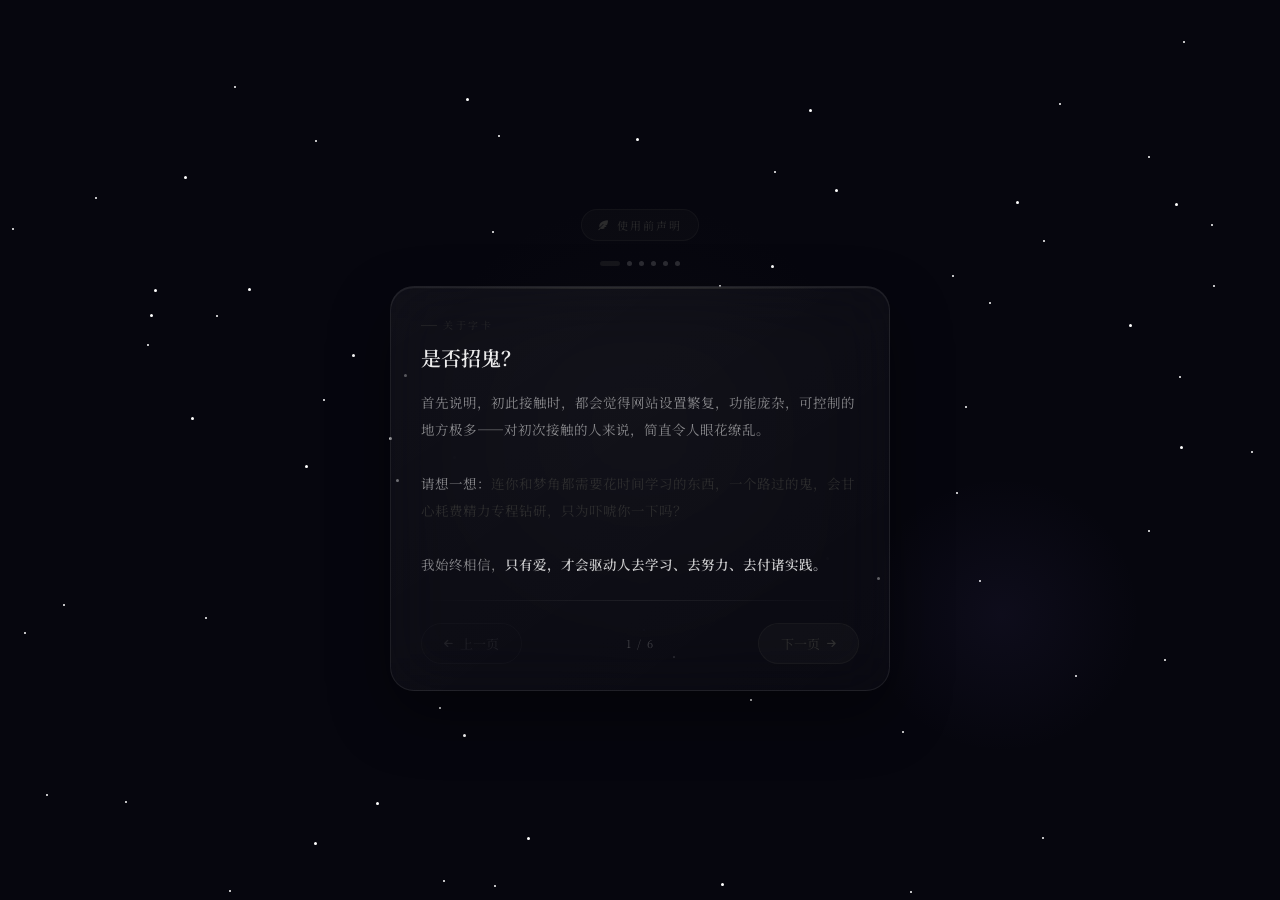
==== index2.html @ 0a22f8a8 "Update index2.html" ====
<!DOCTYPE html>
<html lang="zh-CN" data-theme="light" data-color-theme="black-white">
<head>
    <meta charset="UTF-8">
    <meta name="viewport" content="width=device-width, initial-scale=1.0, maximum-scale=1.0, user-scalable=no">
    <meta name="mobile-web-app-capable" content="yes">
    <meta name="apple-mobile-web-app-capable" content="yes">
    <meta name="apple-mobile-web-app-status-bar-style" content="black-translucent">
    <meta name="theme-color" content="#000000">

    <title>传讯</title>
    <link rel="preconnect" href="https://fonts.googleapis.com">
    <link rel="preconnect" href="https://fonts.gstatic.com" crossorigin>
    <link href="https://fonts.googleapis.com/css2?family=Noto+Serif+SC:wght@400;500;600&display=swap" rel="stylesheet">
    <link rel="stylesheet" href="https://cdnjs.cloudflare.com/ajax/libs/font-awesome/6.4.0/css/all.min.css">
    <link rel="icon" type="image/png" sizes="192x192" href="https://file.youtochat.com/images/20260216/1771224856844_qdqqd.jpeg">
    <link rel="apple-touch-icon" href="https://file.youtochat.com/images/20260216/1771224856844_qdqqd.jpeg">
    <meta name="apple-mobile-web-app-title" content="ʚ𝑳𝑶𝑽𝑬ɞ">

    <script src="https://cdnjs.cloudflare.com/ajax/libs/localforage/1.10.0/localforage.min.js"></script>
    <script src="https://cdnjs.cloudflare.com/ajax/libs/jszip/3.10.1/jszip.min.js"></script>

    <link rel="stylesheet" href="styles.css">

    <style id="css-live-preview-style"></style>
</head>
<body>

<div id="splash-declaration">
    <div class="splash-bg-stars" id="splash-stars"></div>
    <div class="splash-glow-1"></div>
    <div class="splash-glow-2"></div>

    <div class="splash-inner">
        <div class="splash-badge">
            <i class="fas fa-feather-alt"></i>
            使用前声明
        </div>

        <div class="splash-dots" id="splash-dots"></div>

        <div class="splash-card">
            <div class="splash-card-top-line"></div>
            <div class="splash-card-body">
                <div class="splash-slides" id="splash-slides">

                    <div class="splash-slide active" data-index="0">
                        <div class="splash-slide-tag">关于字卡</div>
                        <div class="splash-slide-title">是否招鬼？</div>
                        <div class="splash-slide-body">
                            首先说明，初此接触时，都会觉得网站设置繁复，功能庞杂，可控制的地方极多——对初次接触的人来说，简直令人眼花缭乱。<br><br>
                            请想一想：<em>连你和梦角都需要花时间学习的东西，一个路过的鬼，会甘心耗费精力专程钻研，只为吓唬你一下吗？</em><br><br>
                            我始终相信，<strong>只有爱，才会驱动人去学习、去努力、去付诸实践。</strong>
                        </div>
                    </div>

                    <div class="splash-slide" data-index="1">
                        <div class="splash-slide-tag">关于谣言</div>
                        <div class="splash-slide-title">请有自知之明</div>
                        <div class="splash-slide-body">
                            我不混社区，但有些话我是知道的。有些谣我懒得一一辟除，借本网站博取流量与点赞的行为，我也当没看见。<br><br>
                            只是——<em>沉默不代表无所谓。</em>这些声音已经开始影响到我本人的生活。<br><br> 将链接不稳/回复看不懂等问题怪罪到网站上的做法不可取。<br><br>
                            <div class="splash-highlight-box">郑重声明：造谣是违法行为，污蔑与恶意中伤同样须承担法律责任。请每一位使用者，对自己的言行负责。</div>
                        </div>
                    </div>

                    <div class="splash-slide" data-index="2">
                        <div class="splash-slide-tag">关于盈利</div>
                        <div class="splash-slide-title">纯粹为爱发电</div>
                        <div class="splash-slide-body">
                            <strong>本网站不盈利。</strong>从未向任何人收取一分钱，也绝无日后"圈钱"的计划。<br><br>
                            这里承载的是真实的情感与创作热情，而非商业利益。<br><br>
                            伴随网站逐渐破圈，<em>造谣、污蔑、盈利质疑、冷嘲热讽</em>——这些或许都是无法完全回避的代价。<br><br>
                            我本无意计较，但请来访者保有基本的善意，不要让热爱变成消耗。
                        </div>
                    </div>

                    <div class="splash-slide" data-index="2">
                        <div class="splash-slide-tag">关于盈利</div>
                        <div class="splash-slide-title">纯粹为爱发电</div>
                        <div class="splash-slide-body">
                            <strong>本网站不盈利。</strong>从未向任何人收取一分钱，也绝无日后"圈钱"的计划。<br><br>
                            这里承载的是真实的情感与创作热情，而非商业利益。<br><br>
                            伴随网站逐渐破圈，<em>造谣、污蔑、盈利质疑、冷嘲热讽</em>——这些或许都是无法完全回避的代价。<br><br>
                            我本无意计较，但请来访者保有基本的善意，不要让热爱变成消耗。
                        </div>
                    </div>

                    <div class="splash-slide" data-index="3">
                        <div class="splash-slide-tag">再次强调</div>
                        <div class="splash-slide-title">你对链接梦角的看法？</div>
                        <div class="splash-slide-body">
                            没有任何人强迫你使用本网站。<br><br>
                            <strong>如果你不信：</strong>字卡回复基于概率算法，属于科学范畴，与封建迷信无关。理性使用即可。<br><br>
                            <strong>如果你信：</strong>那么请同样相信——<em>你是绝对安全的。</em>这里没有任何东西能够伤害你。<br><br>
                            无论你持何种态度，我都欢迎你，也尊重你的选择。
                        </div>
                    </div>

                    <div class="splash-slide" data-index="4">
                        <div class="splash-slide-tag">关于视频通话</div>
                        <div class="splash-slide-title">纯粹的装饰</div>
                        <div class="splash-slide-body">
                            <strong>通话功能仅作为界面装饰存在，不具备任何实际通话或数据采集能力。</strong><br><br>
                            本网站不包含任何摄像头调用逻辑，亦不存在隐私窥探行为。摄像头调用需要专项技术与额外费用，本项目从未采用，也没有这方面的意图。<br><br>
                            近期流传的隐私传言，出发点或许是好意，但已造成不必要的焦虑。<em>在此郑重澄清：网站根本不具备视频传输功能。</em><br><br>
                            <div class="splash-highlight-box">关闭浏览器摄像头权限是完全正确的做法——我支持每一位用户保护自己的隐私权益。若误解持续扩散，将考虑移除该装饰功能。</div>
                        </div>
                    </div>

                    <div class="splash-slide" data-index="5">
                        <div class="splash-slide-tag">入场承诺</div>
                        <div class="splash-slide-title">请留下你的承诺</div>
                        <div class="splash-pledge-desc">在下方输入框中，<em style="color:rgba(var(--accent-color-rgb,197,164,126),0.8);font-style:normal;">逐字抄写</em>以下承诺，即可进入网站。</div>
                        <div class="splash-pledge-required" id="splash-pledge-text">我绝不盈利、造谣、污蔑或嘲讽，并对自己的使用行为负完全责任</div>
                        <input class="splash-pledge-input" id="splash-pledge-input" type="text" placeholder="请在此逐字输入上方承诺…" autocomplete="off" autocorrect="off" autocapitalize="off" spellcheck="false" />
                        <div class="splash-pledge-hint" id="splash-pledge-hint">请完整输入上方承诺后方可进入</div>
                    </div>

                </div>

                <div class="splash-divider"></div>
                <div class="splash-footer" style="padding:0;">
                    <button class="splash-btn splash-btn-ghost" id="splash-prev-btn" disabled>
                        <i class="fas fa-arrow-left"></i> 上一页
                    </button>
                    <span class="splash-page-num" id="splash-page-num">1 / 6</span>
                    <button class="splash-btn splash-btn-next" id="splash-next-btn">
                        下一页 <i class="fas fa-arrow-right"></i>
                    </button>
                    <button class="splash-btn splash-btn-enter" id="splash-enter-btn" style="display:none;">
                        进入 <i class="fas fa-heart"></i>
                    </button>
                </div>
            </div>
        </div>
    </div>
</div>

<div id="tour-overlay" class="tour-overlay">
    <div id="tour-highlight-box" class="tour-highlight-box"></div>
    <div id="tour-popover" class="tour-popover">
        <div class="tour-popover-header">
            <span id="tour-title" class="tour-title"></span>
            <span id="tour-step-counter" class="tour-step-counter"></span>
        </div>
        <div id="tour-content" class="tour-popover-content"></div>
        <div class="tour-popover-footer">
            <button id="tour-skip-btn" class="tour-btn tour-btn-skip">跳过</button>
            <div class="tour-navigation">
                <button id="tour-prev-btn" class="tour-btn"><i class="fas fa-arrow-left"></i> 上一步</button>
                <button id="tour-next-btn" class="tour-btn tour-btn-primary">下一步 <i class="fas fa-arrow-right"></i></button>
            </div>
        </div>
    </div>
</div>

    <div class="welcome-animation" id="welcome-animation">
        <div class="welcome-bg-gradient"></div>
        <div class="stars-container" id="stars-container"></div>
        <div class="welcome-particles" id="welcome-particles"></div>
        <div id="welcome-meteors" style="position:absolute;inset:0;pointer-events:none;overflow:hidden;"></div>
        <div class="welcome-content-wrapper">
            <div class="logo-tech-container">
                <div class="logo-circle-outer"></div>
                <div class="logo-circle-inner"></div>
                <div class="logo-icon-main">
                    <i class="fas fa-satellite-dish"></i>
                </div>
                <div class="orbit-dot"></div>
                <div class="orbit-dot-2"></div>
                <div class="orbit-dot-3"></div>
            </div>

            <div class="text-tech-container">
                <div class="welcome-title-glitch" id="welcome-title-glitch" data-text="传讯">
                    加载失败
                </div>
                <div class="welcome-subtitle-scramble" id="welcome-subtitle-scramble">
                    请重试／更换平台/更换网络
                </div>
            </div>

            <div class="loader-tech">
                <div class="loader-tech-bar" id="loader-tech-bar"></div>
            </div>
            <div id="loader-status-text" style="font-size:10px;opacity:0.5;letter-spacing:1px;color:var(--welcome-text-sub);margin-top:4px;font-family:monospace;"></div>
        </div>
    </div>
    <button id="immersive-exit-btn" onclick="toggleImmersiveMode(false)" title="退出沉浸模式">
<i class="fas fa-expand"></i>
</button>
    <div class="header">
        <div class="header-motto"></div>
        <div class="header-inner">
         <div class="user-info">
                <div id="partner-name" class="username">
                    梦角
                </div>
                <div id="partner-avatar-container" class="avatar-container">
                    <div class="avatar" id="partner-avatar">
                        <i class="fas fa-user"></i>
                    </div>
                </div>
                <div class="status" id="partner-status">
                    <span>在线</span>
                </div>
            </div>
            <div class="header-actions">
               <!-- <button id="session-manager-btn" class="action-btn" title="会话管理"><i class="fas fa-comments"></i></button>-->
                <button id="group-chat-btn" class="action-btn" title="群聊设置"><i class="fas fa-users"></i></button>
                <button id="daily-greeting-btn" class="action-btn" title="今日公告" onclick="reopenDailyGreeting()"><i class="fas fa-newspaper"></i></button>
                <button id="theme-toggle" class="action-btn" title="切换主题"><i class="fas fa-moon"></i></button>
                <button id="settings-btn" class="action-btn" title="设置"><i class="fas fa-cog"></i></button>
            </div>
             <div class="user-info">
                <div class="username" id="my-name">
                    我
                </div>
               
                <div id="my-avatar-container" class="avatar-container">
                    <div class="avatar" id="my-avatar">
                        <i class="fas fa-user"></i>
                    </div>
                </div>
               
                <div class="status" id="my-status-container">
                    <span id="my-status-text">在线</span>
                </div>
            </div>
        </div>
    </div>

    <div class="main-chat-area">

        <div class="history-loader" id="history-loader">
            <div class="history-spinner"></div>
        </div>

        <div class="chat-container" id="chat-container">
    </div>
    <div class="empty-state" id="empty-state" style="display:none;position:absolute;left:50%;top:50%;transform:translate(-50%,-50%);flex-direction:column;align-items:center;justify-content:center;text-align:center;padding:20px;width:100%;pointer-events:none;z-index:1;">
            <div style="position:relative;margin-bottom:20px;">
                <i class="fas fa-heart" style="font-size:52px;opacity:0.55;color:var(--accent-color);"></i>
                <i class="fas fa-comment-dots" style="position:absolute;bottom:-6px;right:-10px;font-size:26px;opacity:0.65;color:var(--accent-color);"></i>
            </div>
            <p style="font-size:15px;font-weight:600;color:var(--accent-color);opacity:0.9;letter-spacing:1px;">✦ 我们的故事，始于此刻 ✦</p>
            <p style="font-size:12px;margin-top:8px;opacity:0.65;letter-spacing:0.5px;color:var(--text-secondary);">说点什么，让对话开始吧</p>
    </div>
    <div id="typing-indicator-wrapper">
        <div class="typing-indicator" id="typing-indicator">
            <div class="typing-indicator-avatar" id="typing-indicator-avatar">
                <i class="fas fa-user"></i>
            </div>
            <span class="typing-indicator-label" id="typing-indicator-label"></span>
            <div class="typing-dots">
                <div class="typing-dot"></div>
                <div class="typing-dot"></div>
                <div class="typing-dot"></div>
            </div>
        </div>
    </div>

    <div id="ti-settings-modal">
        <div id="ti-settings-panel">
            <div class="ti-settings-header">
                <div class="ti-settings-icon">💬</div>
                <div>
                    <div class="ti-settings-title">正在输入</div>
                </div>
                <button class="ti-settings-close" id="ti-settings-close-btn">×</button>
            </div>
            <div class="ti-settings-body">
                <div class="ti-settings-row">
                    <div class="ti-settings-row-label">
                        <div class="ti-settings-row-icon">❤︎</div>
                        <div>
                            <div class="ti-settings-row-text">显示头像</div>
                            <div class="ti-settings-row-sub">在指示器左侧显示对方头像</div>
                        </div>
                    </div>
                    <div class="setting-pill-row" id="ti-avatar-toggle" style="pointer-events:auto;cursor:pointer;background:var(--primary-bg);border-radius:14px;padding:10px 14px;border:1px solid var(--border-color);">
                        <div class="setting-pill-switch" id="ti-avatar-pill"><div class="setting-pill-knob"></div></div>
                    </div>
                </div>

                <div class="ti-text-edit-row">
                    <div class="ti-text-edit-label">
                        <i class="fas fa-pen" style="font-size:11px;color:var(--accent-color);"></i>
                        <span>自定义文案</span>
                        <button class="ti-text-reset-btn" id="ti-text-reset-btn">恢复默认</button>
                    </div>
                    <div class="ti-text-input-wrap">
                        <input class="ti-text-input" id="ti-text-input" type="text" maxlength="20" placeholder="例：正在输入…">
                        <button class="ti-text-save-btn" id="ti-text-save-btn">保存</button>
                    </div>
                </div>

                <div>
                    <div class="ti-text-edit-label" style="margin-bottom:8px;">
                        <i class="fas fa-eye" style="font-size:11px;color:var(--accent-color);"></i>
                        <span>预览效果</span>
                    </div>
                    <div class="ti-preview-box">
                        <div id="ti-preview-avatar" style="width:30px;height:30px;border-radius:50%;background:rgba(var(--accent-color-rgb),0.15);border:2px solid rgba(var(--accent-color-rgb),0.25);display:flex;align-items:center;justify-content:center;flex-shrink:0;overflow:hidden;">
                            <i class="fas fa-user" style="font-size:12px;color:var(--accent-color);"></i>
                        </div>
                        <span id="ti-preview-text" style="font-size:11.5px;font-weight:600;color:var(--accent-color);opacity:0.88;letter-spacing:0.4px;"></span>
                        <div class="ti-preview-dots">
                            <div class="ti-preview-dot"></div>
                            <div class="ti-preview-dot"></div>
                            <div class="ti-preview-dot"></div>
                        </div>
                    </div>
                </div>
            </div>
        </div>
    </div>
    <div class="input-area-wrapper">
        <div class="batch-preview" id="batch-preview"></div>
        <div id="reply-preview-container"></div>
        <div id="collapsed-extras-panel" style="display:none;">
            <div class="collapsed-extras-inner" style="padding:12px; background:var(--secondary-bg); border-top:1px solid var(--border-color);">
                <div style="display:grid; grid-template-columns: repeat(2, 1fr); gap:12px;">
                    <button class="collapsed-extra-btn" id="attachment-btn-extra" title="发送图片" onclick="document.getElementById('image-input').click()">
                        <i class="fas fa-image"></i>
                    </button>
                    <button class="collapsed-extra-btn" id="combo-btn-extra" title="表情拍一拍">
                        <i class="fas fa-laugh-beam"></i>
                    </button>
                    <button class="collapsed-extra-btn" id="batch-btn-extra" title="批量发送">
                        <i class="fas fa-layer-group"></i>
                    </button>
                    <button class="collapsed-extra-btn" title="字卡回复" onclick="(function(){document.getElementById('collapsed-extras-panel').style.display='none';document.getElementById('collapse-expand-btn').classList.remove('open');showModal(document.getElementById('custom-replies-modal'));})();">
                        <i class="fas fa-comment-dots"></i>
                    </button>
                    <button class="collapsed-extra-btn" title="塔罗占卜" onclick="(function(){document.getElementById('collapsed-extras-panel').style.display='none';document.getElementById('collapse-expand-btn').classList.remove('open');generateFortune();})();">
                        <i class="fas fa-star-and-crescent"></i>
                    </button>
                    <button class="collapsed-extra-btn" id="collapsed-call-btn" title="视频通话" onclick="(function(){document.getElementById('collapsed-extras-panel').style.display='none';document.getElementById('collapse-expand-btn').classList.remove('open');if(window.callFeature&&typeof window.callFeature.startCall==='function')window.callFeature.startCall(false);})();">
                        <i class="fas fa-video"></i>
                    </button>
                    <button class="collapsed-extra-btn" title="退出收纳" onclick="window.exitCollapseMode && window.exitCollapseMode()" style="color:#ff5050; background:rgba(255,80,80,0.1);">
                        <i class="fas fa-times"></i>
                    </button>
                </div>
            </div>
        </div>
        <div class="input-area">
    <button id="collapse-expand-btn" title="展开更多" style="display:none;width:36px;height:36px;border:none;border-radius:50%;cursor:pointer;background:rgba(var(--accent-color-rgb),0.12);color:var(--accent-color);font-size:14px;transition:all 0.25s;flex-shrink:0;align-items:center;justify-content:center;" onclick="window.toggleCollapsedExtras && window.toggleCollapsedExtras()"><i class="fas fa-chevron-up"></i></button>
    <button class="attachment-btn input-btn collapse-hideable" id="attachment-btn" title="发送图片"><i class="fas fa-image"></i></button>

        <button class="combo-btn input-btn collapse-hideable" id="combo-btn" title="表情 & 拍一拍">
        <i class="fas fa-laugh-beam"></i>
    </button>

    <textarea class="message-input" id="message-input" placeholder="" rows="1"></textarea>
    
    <div class="input-buttons">
    <button class="continue-btn input-btn" id="continue-btn" title="让对方继续说"><i class="fas fa-ellipsis-h"></i></button>
        <button class="send-btn input-btn" id="send-btn" title="发送消息"><i class="fas fa-paper-plane"></i></button>
        
        <div class="sticker-picker-popover" id="user-sticker-picker">
            <div class="combo-tabs-header">
                <button class="combo-tab-btn active" data-tab="my-sticker"><i class="fas fa-user" style="font-size:10px;"></i> 我</button>
                <button class="combo-tab-btn" data-tab="partner-sticker"><i class="fas fa-heart" style="font-size:10px;"></i> 对方</button>
                <button class="combo-tab-btn" data-tab="poke">拍一拍</button>
                <div style="margin-left:auto;display:flex;align-items:center;gap:4px;">
                    <button id="sticker-add-btn" onclick="document.getElementById('my-sticker-quick-upload').click()" title="添加我的表情" style="background:var(--accent-color);border:none;cursor:pointer;padding:4px 10px;color:#fff;font-size:12px;font-weight:700;display:flex;align-items:center;gap:4px;border-radius:8px;transition:all 0.2s;box-shadow:0 2px 8px rgba(var(--accent-color-rgb),0.35);" onmouseover="this.style.opacity='0.85';this.style.transform='scale(1.05)'" onmouseout="this.style.opacity='1';this.style.transform='scale(1)'"><i class="fas fa-plus"></i> 添加</button>
                    <button onclick="window.openMyStickerSettings()" title="管理表情库" style="background:none;border:none;cursor:pointer;padding:4px 8px;color:var(--text-secondary);font-size:12px;display:flex;align-items:center;gap:3px;border-radius:6px;transition:all 0.2s;" onmouseover="this.style.background='rgba(var(--accent-color-rgb),0.12)';this.style.color='var(--accent-color)'" onmouseout="this.style.background='none';this.style.color='var(--text-secondary)'"><i class="fas fa-cog"></i></button>
                </div>
            </div>
            <div class="combo-content-area" id="combo-content-area">
            </div>
        </div>
    </div>
    <input type="file" id="image-input" class="file-input" accept="image/*">
    <input type="file" id="my-sticker-quick-upload" class="file-input" accept="image/*" multiple>
</div>
    </div>


    <div class="modal" id="edit-modal" style="z-index:3000;">
        <div class="modal-content">
            <div class="modal-title">
                <i class="fas fa-user-edit"></i><span id="edit-modal-title">修改昵称</span>
            </div>
            <input type="text" class="modal-input" id="name-input" placeholder="输入新昵称"><div class="modal-buttons">
                <button class="modal-btn modal-btn-secondary" id="cancel-edit">取消</button><button class="modal-btn modal-btn-primary" id="save-name" disabled>保存</button>
            </div>
        </div>
    </div>

    <div class="modal" id="avatar-modal">
        <div class="modal-content">
            <div class="modal-title">
                <i class="fas fa-portrait"></i><span id="avatar-modal-title">上传头像</span>
            </div>
            <input type="file" class="modal-input" id="avatar-input" accept="image/*"><div class="modal-buttons">
                <button class="modal-btn modal-btn-secondary" id="cancel-avatar">取消</button><button class="modal-btn modal-btn-primary" id="save-avatar">保存</button>
            </div>
        </div>
    </div>

    <div class="modal" id="note-modal">
        <div class="modal-content">
            <div class="modal-title">
                <i class="fas fa-sticky-note"></i><span>编辑注释</span>
            </div>
            <textarea class="modal-textarea" id="note-input" placeholder="为这条消息添加注释..."></textarea><div class="modal-buttons">
                <button class="modal-btn modal-btn-secondary" id="cancel-note">取消</button><button class="modal-btn modal-btn-primary" id="save-note">保存</button>
            </div>
        </div>
    </div>

<div class="modal" id="poke-modal">
        <div class="modal-content">
            <div class="modal-title">
                <i class="fas fa-hand-sparkles"></i><span>拍一拍</span>
            </div>
            <input type="text" class="modal-input" id="poke-input" placeholder="例如：拍了拍对方的肩膀"><div class="modal-buttons">
                <div style="width:100%;display:flex;align-items:center;gap:8px;margin:6px 0 0;">
                    <input type="checkbox" id="poke-save-to-library" style="width:16px;height:16px;cursor:pointer;accent-color:var(--accent-color);">
                    <label for="poke-save-to-library" style="font-size:12px;color:var(--text-secondary);cursor:pointer;">保存到拍一拍库</label>
                </div>
                <button class="modal-btn modal-btn-secondary" id="cancel-poke">取消</button><button class="modal-btn modal-btn-primary" id="send-poke">发送</button>
            </div>
        </div>
    </div>
<div class="modal" id="envelope-modal">
    <div class="modal-content" style="max-height:92vh; padding:0; overflow:hidden; background:transparent;">
    <div class="env-wrapper">
        <div class="env-header-flap">
            <svg class="env-header-icon" width="40" height="30" viewBox="0 0 40 30" fill="none">
                <rect x="1" y="7" width="38" height="22" rx="3" fill="rgba(255,255,255,0.18)" stroke="rgba(255,255,255,0.6)" stroke-width="1.5"/>
                <path d="M1 9 L20 20 L39 9" stroke="rgba(255,255,255,0.5)" stroke-width="1.2" fill="none"/>
                <path d="M1 29 L14 18" stroke="rgba(255,255,255,0.35)" stroke-width="1"/>
                <path d="M39 29 L26 18" stroke="rgba(255,255,255,0.35)" stroke-width="1"/>
            </svg>
            <div class="env-header-title">信 封 投 递</div>
            <div class="env-header-subtitle">Letters · Correspondence</div>
        </div>

        <div class="env-body">
            <div class="env-tab-bar">
                <button class="env-tab-btn active" id="env-tab-outbox" onclick="switchEnvTab('outbox')">
                    <svg width="12" height="12" viewBox="0 0 24 24" fill="none" stroke="currentColor" stroke-width="2" style="vertical-align:-1px;margin-right:4px;"><path d="M22 2L11 13"/><path d="M22 2L15 22 11 13 2 9l20-7z"/></svg>寄出的信
                    <span id="env-outbox-badge" class="env-badge" style="display:none;"></span>
                </button>
                <button class="env-tab-btn" id="env-tab-inbox" onclick="switchEnvTab('inbox')">
                    <svg width="12" height="12" viewBox="0 0 24 24" fill="none" stroke="currentColor" stroke-width="2" style="vertical-align:-1px;margin-right:4px;"><path d="M22 13V19a2 2 0 01-2 2H4a2 2 0 01-2-2v-6"/><polyline points="15 3 21 3 21 9"/><line x1="21" y1="3" x2="10" y2="14"/></svg>收到的信
                    <span id="env-inbox-badge" class="env-badge" style="display:none;"></span>
                </button>
            </div>

            <div id="env-outbox-section">
                <div id="env-outbox-list"></div>
            </div>

            <div id="env-inbox-section" style="display:none;">
                <div id="env-inbox-list"></div>
            </div>

            <div id="env-compose-form" style="display:none;">
                <div class="env-compose-paper">
                    <div class="env-compose-heading">
                        <svg width="13" height="13" viewBox="0 0 24 24" fill="none" stroke="currentColor" stroke-width="2"><path d="M12 20h9"/><path d="M16.5 3.5a2.121 2.121 0 013 3L7 19l-4 1 1-4L16.5 3.5z"/></svg>
                        <span id="env-compose-title">写一封信</span>
                    </div>
                    <textarea id="envelope-input" placeholder="亲爱的，&#10;&#10;今天想跟你说..."></textarea>
                </div>
                <div style="display:flex; align-items:center; gap:8px; margin:4px 0 6px; font-size:12px; padding: 0 2px;">
                    <input type="checkbox" id="env-send-to-chat" style="width:15px;height:15px; cursor:pointer; accent-color:var(--accent-color);">
                    <label for="env-send-to-chat" style="cursor:pointer; color:var(--text-secondary);">同时发送到聊天记录</label>
                </div>
                <div class="env-send-info">
                    <svg width="13" height="13" viewBox="0 0 24 24" fill="none" stroke="var(--accent-color)" stroke-width="2"><circle cx="12" cy="12" r="10"/><polyline points="12 6 12 12 16 14"/></svg>
                    <span id="env-reply-time-info">对方将在 10-24 小时内回信（8-12 句话）</span>
                </div>
                <div style="display:flex;gap:8px;">
                    <button class="modal-btn modal-btn-secondary" id="cancel-compose" onclick="cancelEnvelopeCompose()" style="flex:1;">取消</button>
                    <button class="modal-btn modal-btn-primary" id="send-envelope" style="flex:2;" onclick="handleSendEnvelope()">
                        <svg width="14" height="14" viewBox="0 0 24 24" fill="none" stroke="currentColor" stroke-width="2" style="vertical-align:-2px;margin-right:6px;"><path d="M22 2L11 13"/><path d="M22 2L15 22 11 13 2 9l20-7z"/></svg>封 · 寄出
                    </button>
                </div>
            </div>
        </div>

        <div class="env-send-area" id="env-main-close-btn">
            <button class="env-write-btn" id="new-envelope-btn" onclick="openNewEnvelopeForm()">
                <svg width="16" height="16" viewBox="0 0 24 24" fill="none" stroke="currentColor" stroke-width="2.2"><path d="M12 20h9"/><path d="M16.5 3.5a2.121 2.121 0 013 3L7 19l-4 1 1-4L16.5 3.5z"/></svg>
                提笔写信
            </button>
            <button class="env-close-btn" id="cancel-envelope">关闭</button>
        </div>
    </div>
    </div>
</div>

<div class="modal" id="envelope-view-modal" style="z-index:2100;">
    <div class="modal-content" style="overflow:hidden;padding:0;background:transparent;max-height:92vh;display:flex;flex-direction:column;">
    <div style="background:var(--secondary-bg);border-radius:20px;overflow:hidden;display:flex;flex-direction:column;max-height:92vh;">
        <div style="background:var(--accent-color);padding:0;position:relative;overflow:hidden;flex-shrink:0;">
            <div style="position:absolute;top:0;left:0;right:0;bottom:0;background:repeating-linear-gradient(45deg,rgba(255,255,255,0.04) 0px,rgba(255,255,255,0.04) 2px,transparent 2px,transparent 12px);pointer-events:none;"></div>
            <div style="position:relative;padding:14px 20px 12px;display:flex;align-items:center;justify-content:space-between;">
                <div style="display:flex;align-items:center;gap:10px;color:white;">
                    <svg width="18" height="18" viewBox="0 0 24 24" fill="none" stroke="currentColor" stroke-width="2"><rect x="2" y="4" width="20" height="16" rx="2"/><path d="M22 7l-10 7L2 7"/></svg>
                    <span id="env-view-title" style="font-size:14px;font-weight:700;letter-spacing:2px;">信件内容</span>
                </div>
                <div style="border:2px solid rgba(255,255,255,0.5);border-radius:50%;width:48px;height:48px;display:flex;flex-direction:column;align-items:center;justify-content:center;opacity:0.7;">
                    <span style="font-size:7px;color:white;letter-spacing:0.5px;">已送达</span>
                    <span id="env-view-stamp-date" style="font-size:8px;color:white;font-weight:600;"></span>
                    <span style="font-size:6px;color:white;opacity:0.8;">DELIVERED</span>
                </div>
            </div>
        </div>

        <div style="padding:0;overflow-y:auto;flex:1;min-height:0;">
            <div id="env-view-content" style="display:none;">
                <div id="env-view-original-ctx" style="display:none;margin:14px 16px 0;background:rgba(var(--accent-color-rgb),0.06);border:1px solid rgba(var(--accent-color-rgb),0.18);border-radius:10px;padding:10px 14px;border-left:3px solid rgba(var(--accent-color-rgb),0.5);">
                    <div style="font-size:10px;color:var(--accent-color);letter-spacing:1px;text-transform:uppercase;margin-bottom:6px;opacity:0.8;display:flex;align-items:center;gap:5px;"><svg width="10" height="10" viewBox="0 0 24 24" fill="none" stroke="currentColor" stroke-width="2"><path d="M22 2L11 13"/><path d="M22 2L15 22 11 13 2 9l20-7z"/></svg>你的原信</div>
                    <div id="env-view-original-text" style="font-size:12.5px;color:var(--text-secondary);line-height:1.7;font-style:italic;white-space:pre-wrap;word-break:break-word;max-height:80px;overflow:hidden;position:relative;"></div>
                    <div id="env-view-original-expand" style="font-size:11px;color:var(--accent-color);margin-top:5px;cursor:pointer;display:none;" onclick="(function(){var t=document.getElementById('env-view-original-text');t.style.maxHeight=t.style.maxHeight==='none'?'80px':'none';document.getElementById('env-view-original-expand').textContent=t.style.maxHeight==='none'?'收起':'展开查看全文';})()">展开查看全文</div>
                </div>
                <div style="background:var(--primary-bg);margin:14px 16px 16px;border-radius:12px;border:1px solid var(--border-color);overflow:hidden;box-shadow:0 2px 12px rgba(0,0,0,0.06);">
                    <div style="height:6px;background:linear-gradient(90deg,var(--accent-color),rgba(var(--accent-color-rgb),0.4),var(--accent-color));"></div>
                    <div style="padding:20px 20px 16px;position:relative;">
                        <div style="position:absolute;left:52px;top:0;bottom:0;width:1px;background:rgba(220,80,80,0.15);pointer-events:none;"></div>
                        <div style="position:absolute;inset:0;background:repeating-linear-gradient(transparent,transparent 31px,rgba(var(--accent-color-rgb),0.06) 31px,rgba(var(--accent-color-rgb),0.06) 32px);pointer-events:none;border-radius:12px;"></div>
                        
                        <div style="position:relative;z-index:1;">
                            <div id="env-view-date-line" style="font-size:11px;color:var(--text-secondary);text-align:right;margin-bottom:16px;letter-spacing:1px;opacity:0.8;font-style:italic;"></div>
                            <div id="env-view-to-line" style="font-size:13px;color:var(--text-primary);margin-bottom:4px;font-weight:500;"></div>
                            <div id="env-view-greeting-line" style="font-size:13px;color:var(--text-secondary);margin-bottom:14px;font-style:italic;opacity:0.8;"></div>
                            <div id="env-view-text" class="env-letter-paper" style="border:none;background:transparent;padding:0 0 0 8px;line-height:32px;margin-bottom:16px;"></div>
                            <div style="border-top:1px dashed rgba(var(--accent-color-rgb),0.25);margin:12px 0;"></div>
                            <div id="env-view-sign-date" style="font-size:11px;color:var(--text-secondary);text-align:right;margin-bottom:4px;letter-spacing:0.5px;"></div>
                            <div id="env-view-sign-name" style="font-size:14px;color:var(--accent-color);text-align:right;font-weight:600;letter-spacing:1px;"></div>
                        </div>
                    </div>
                </div>
            </div>
            <div id="env-view-edit" style="display:none;padding:16px;">
                <div class="env-compose-paper" style="padding:14px;">
                    <textarea class="modal-textarea" id="env-edit-input" style="height:160px;background:transparent;border:none;outline:none;font-family:var(--font-family);font-size:14px;line-height:1.9;width:100%;resize:none;"></textarea>
                </div>
            </div>
        </div>

        <div class="modal-buttons" style="margin:0;padding:12px 18px 16px;border-top:1px solid var(--border-color);flex-shrink:0;">
            <button class="modal-btn modal-btn-secondary" id="close-env-view" onclick="closeEnvViewModal()">关闭</button>
            <button class="modal-btn modal-btn-secondary" id="env-view-edit-btn" onclick="toggleEnvEdit()">编辑</button>
            <button class="modal-btn modal-btn-primary" id="env-view-save-btn" onclick="saveEnvEdit()" style="display:none;">保存</button>
        </div>
    </div>
    </div>
</div>
<div class="modal" id="group-chat-modal">
    <div class="modal-content">
        <div class="modal-title">
            <i class="fas fa-users"></i><span>群聊设置</span>
        </div>

        <div class="settings-section">
            <div class="settings-section-title"><i class="fas fa-toggle-on"></i>群聊模式</div>
            <div id="group-mode-toggle" style="display:flex;align-items:center;gap:12px;background:var(--primary-bg);border:1px solid var(--border-color);border-radius:12px;padding:12px 14px;cursor:pointer;transition:all 0.2s;">
                <div style="width:36px;height:36px;border-radius:50%;background:rgba(var(--accent-color-rgb),0.12);display:flex;align-items:center;justify-content:center;flex-shrink:0;">
                    <i id="group-mode-icon" class="fas fa-users" style="font-size:18px;color:var(--accent-color);"></i>
                </div>
                <div style="flex:1;">
                    <div style="font-size:13px;font-weight:600;color:var(--text-primary);">群聊模式</div>
                    <div style="font-size:11px;color:var(--text-secondary);margin-top:2px;" id="group-mode-status">已关闭 — 点击开启</div>
                </div>
                <div id="group-mode-pill" style="width:44px;height:24px;border-radius:24px;background:var(--border-color);position:relative;transition:background 0.3s;flex-shrink:0;">
                    <div id="group-mode-knob" style="position:absolute;width:18px;height:18px;border-radius:50%;background:#fff;top:3px;left:3px;transition:left 0.25s;box-shadow:0 1px 3px rgba(0,0,0,0.2);"></div>
                </div>
            </div>
        </div>

        <div class="settings-section" id="group-display-section" style="display:none;">
            <div class="settings-section-title"><i class="fas fa-eye"></i>显示选项</div>
            <div style="display:flex;flex-direction:column;gap:8px;">
                <div id="group-show-name-toggle" style="display:flex;align-items:center;gap:10px;padding:10px 14px;background:var(--primary-bg);border:1px solid var(--border-color);border-radius:10px;cursor:pointer;">
                    <i class="fas fa-tag" style="color:var(--accent-color);width:18px;"></i>
                    <span style="flex:1;font-size:13px;">显示成员名称</span>
                    <div id="group-show-name-pill" style="width:36px;height:20px;border-radius:20px;background:var(--accent-color);position:relative;transition:background 0.3s;">
                        <div id="group-show-name-knob" style="position:absolute;width:14px;height:14px;border-radius:50%;background:#fff;top:3px;right:3px;transition:right 0.25s;box-shadow:0 1px 3px rgba(0,0,0,0.2);"></div>
                    </div>
                </div>
            </div>
        </div>

        <div class="settings-section" id="group-members-section" style="display:none;">
            <div class="settings-section-title" style="display:flex;align-items:center;justify-content:space-between;">
                <span><i class="fas fa-users"></i>群成员</span>
                <button onclick="openAddGroupMember()" class="modal-btn modal-btn-primary" style="padding:5px 12px;font-size:12px;"><i class="fas fa-plus"></i> 添加</button>
            </div>
            <div id="group-members-list" style="display:flex;flex-direction:column;gap:8px;max-height:220px;overflow-y:auto;"></div>
        </div>

        <div class="modal-buttons">
            <button class="modal-btn modal-btn-secondary" id="close-group-chat">关闭</button>
        </div>
    </div>
</div>

<div class="modal" id="group-member-edit-modal" style="z-index:2200;">
    <div class="modal-content" style="max-width:320px;">
        <div class="modal-title">
            <i class="fas fa-user-edit"></i><span id="group-member-edit-title">添加成员</span>
        </div>
        <div style="display:flex;flex-direction:column;gap:12px;padding:4px 0;">
            <div style="display:flex;flex-direction:column;align-items:center;gap:8px;">
                <div id="group-member-avatar-preview" onclick="document.getElementById('group-member-avatar-input').click()" style="width:64px;height:64px;border-radius:50%;background:var(--primary-bg);border:2px dashed var(--border-color);display:flex;align-items:center;justify-content:center;cursor:pointer;overflow:hidden;flex-shrink:0;">
                    <i class="fas fa-camera" style="font-size:20px;color:var(--text-secondary);"></i>
                </div>
                <span style="font-size:11px;color:var(--text-secondary);">点击上传头像</span>
                <input type="file" id="group-member-avatar-input" accept="image/*" style="display:none;" onchange="previewGroupMemberAvatar(this)">
            </div>
            <div>
                <label style="font-size:12px;color:var(--text-secondary);margin-bottom:4px;display:block;">成员名字</label>
                <input type="text" id="group-member-name-input" placeholder="输入名字" maxlength="10" style="width:100%;padding:10px 12px;border:1px solid var(--border-color);border-radius:10px;background:var(--primary-bg);color:var(--text-primary);font-size:14px;box-sizing:border-box;">
            </div>
        </div>
        <input type="hidden" id="group-member-edit-index">
        <div class="modal-buttons">
            <button class="modal-btn modal-btn-secondary" onclick="closeGroupMemberEdit()">取消</button>
            <button class="modal-btn modal-btn-primary" onclick="saveGroupMember()">保存</button>
        </div>
    </div>
</div>

    <div class="modal" id="settings-modal">
        <div class="modal-content">
            <div class="modal-title">
                <i class="fas fa-cog"></i><span>设置</span>
            </div>

            <div class="settings-grid">
                <div class="settings-card" id="appearance-settings">
                    <i class="fas fa-palette"></i>
                    <span>外观设置</span>
                </div>
                <div class="settings-card" id="chat-settings">
                    <i class="fas fa-comments"></i>
                    <span>聊天设置</span>
                </div>
                <div class="settings-card" id="advanced-settings">
                    <i class="fas fa-tools"></i>
                    <span>高级功能</span>
                </div>
                <div class="settings-card" id="data-settings">
                    <i class="fas fa-database"></i>
                    <span>数据管理</span>
                </div>
            </div>


            <div class="modal-buttons">
                <button class="modal-btn modal-btn-secondary" id="cancel-settings">关闭</button>
            </div>
        </div>
    </div>


    <div class="modal" id="appearance-modal">
        <div class="modal-content">

<div class="modal-title" id="appearance-modal-title">
    <i class="fas fa-palette"></i><span>外观设置</span>
</div>
<div id="gallery-banner-entry" style="margin-bottom: 15px; padding: 12px 16px; background: linear-gradient(135deg, rgba(var(--accent-color-rgb), 0.1), rgba(var(--accent-color-rgb), 0.02)); border: 1px solid rgba(var(--accent-color-rgb), 0.2); border-radius: 14px; display: flex; align-items: center; justify-content: space-between; cursor: pointer; transition: all 0.3s cubic-bezier(0.25, 0.8, 0.25, 1);">
    <div style="display:flex; align-items:center; gap: 12px;">
        <div style="width: 36px; height: 36px; background: var(--accent-color); border-radius: 10px; display: flex; align-items: center; justify-content: center; color: #fff; box-shadow: 0 4px 10px rgba(var(--accent-color-rgb), 0.3);">
            <i class="fas fa-images" style="font-size: 16px;"></i>
        </div>
        <div>
            <div style="font-size: 14px; font-weight: 600; color: var(--text-primary); letter-spacing: 0.5px;">传讯专属画廊</div>
            <div style="font-size: 11px; color: var(--text-secondary); margin-top: 2px;">获取气泡等素材</div>
        </div>
    </div>
    <i class="fas fa-chevron-right" style="color: var(--accent-color); opacity: 0.7;"></i>
</div>
<div id="appearance-nav-grid" style="display:grid;grid-template-columns:1fr 1fr;gap:10px;padding:4px 0 12px;">
    <div class="settings-card" onclick="showAppearancePanel('theme')" style="cursor:pointer;">
        <i class="fas fa-paint-roller"></i><span>主题配色</span>
    </div>
    <div class="settings-card" onclick="showAppearancePanel('font-bg')" style="cursor:pointer;">
        <i class="fas fa-font"></i><span>背景 & 字体</span>
    </div>
    <div class="settings-card" onclick="showAppearancePanel('bubble-css')" style="cursor:pointer;">
        <i class="fas fa-comment"></i><span>气泡 & CSS</span>
    </div>
    <div class="settings-card" onclick="showAppearancePanel('avatar')" style="cursor:pointer;">
        <i class="fas fa-user-circle"></i><span>聊天头像</span>
    </div>
</div>

<div id="appearance-panel-container" style="display:none;">
    <div style="display:flex;align-items:center;gap:10px;margin-bottom:14px;">
        <button onclick="hideAppearancePanel()" style="background:var(--primary-bg);border:1px solid var(--border-color);border-radius:10px;padding:6px 12px;font-size:12px;cursor:pointer;color:var(--text-secondary);">
            <i class="fas fa-arrow-left"></i> 返回
        </button>
        <span id="appearance-panel-title" style="font-size:14px;font-weight:600;color:var(--text-primary);"></span>
    </div>

    <div id="appearance-panel-theme" class="appearance-sub-panel" style="display:none;">
        <div class="settings-section">
            <div class="settings-section-title"><i class="fas fa-paint-roller"></i>主题配色</div>
            <div class="appearance-group" style="margin-bottom:0;">
                <div class="theme-editor-entry-btn" id="open-theme-editor">
                    <i class="fas fa-sliders-h"></i>
                    <span>自定义<br>编辑器</span>
                </div>
                <div class="preset-colors-container">
                    <div class="preset-colors-title"><i class="fas fa-swatchbook"></i> 快捷换肤</div>
                    <div class="theme-picker">
                        <button class="theme-color-btn" id="theme-gold" data-theme="gold" title="金色"></button>
                        <button class="theme-color-btn" id="theme-blue" data-theme="blue" title="蓝色"></button>
                        <button class="theme-color-btn" id="theme-purple" data-theme="purple" title="紫色"></button>
                        <button class="theme-color-btn" id="theme-green" data-theme="green" title="绿色"></button>
                        <button class="theme-color-btn" id="theme-pink" data-theme="pink" title="粉色"></button>
                        <button class="theme-color-btn" id="theme-black-white" data-theme="black-white" title="黑白"></button>
                        <button class="theme-color-btn" id="theme-pastel" data-theme="pastel" title="红色"></button>
                        <button class="theme-color-btn" id="theme-sunset" data-theme="sunset" title="橙色"></button>
                        <button class="theme-color-btn" id="theme-forest" data-theme="forest" title="深绿"></button>
                        <button class="theme-color-btn" id="theme-ocean" data-theme="ocean" title="深蓝"></button>
                    </div>
                </div>
            </div>
        </div>
        <div class="settings-section" id="theme-schemes-section">
            <div class="settings-section-title">
                <i class="fas fa-layer-group"></i>主题方案
                <button id="save-theme-scheme-btn" class="modal-btn modal-btn-primary" style="padding:4px 10px; font-size:11px; margin-left:auto;">
                    <i class="fas fa-plus"></i> 保存当前
                </button>
            </div>
            <div style="font-size:11px;color:var(--text-secondary);opacity:0.7;margin-bottom:8px;">保存当前所有外观设置，方便快速切换</div>
            <div id="theme-schemes-list" class="theme-schemes-list">
                <div class="theme-schemes-empty" id="theme-schemes-empty">
                    <i class="fas fa-paint-brush"></i>
                    <span>暂无保存的方案，点击"保存当前"试试~</span>
                </div>
            </div>
        </div>
    </div>

    <div id="appearance-panel-font" class="appearance-sub-panel" style="display:none;">
        <div class="settings-section">
            <div class="settings-section-title"><i class="fas fa-font"></i>字体设置</div>
            <div class="font-size-control">
                <span class="font-size-label">大小:</span>
                <input type="range" min="12" max="24" value="16" class="font-size-slider" id="font-size-slider">
                <span class="font-size-value" id="font-size-value">16px</span>
            </div>
            <div style="margin-top: 10px;">
                <label style="font-size: 12px; color: var(--text-secondary); display:block; margin-bottom:5px;">字体链接 (CSS/TTF):</label>
                <div style="display: flex; gap: 8px;">
                    <input type="text" id="custom-font-url" class="modal-input" style="margin-bottom:0; font-size:12px;" placeholder="https://example.com/font.woff2">
                    <button id="apply-font-btn" class="modal-btn modal-btn-primary" style="padding: 5px 10px; font-size: 12px; white-space: nowrap;">应用</button>
                    <button id="follow-system-font-btn" class="modal-btn modal-btn-secondary" style="padding: 5px 10px; font-size: 12px; white-space: nowrap; margin-left: 5px;">跟随系统</button>
                </div>
                <div style="font-size: 10px; color: var(--text-secondary); margin-top: 4px; opacity: 0.7;">
                    提示: 应用后将覆盖默认字体。留空并应用可恢复默认。
                </div>
            </div>
        </div>
    </div>

    <div id="appearance-panel-background" class="appearance-sub-panel" style="display:none;">
        <div class="settings-section">
            <div class="settings-section-title">
                <i class="fas fa-image"></i>聊天背景
                <input type="file" id="bg-gallery-input" accept="image/*" style="display: none;">
            </div>
            <div style="font-size:11px;color:var(--text-secondary);margin-bottom:8px;opacity:0.75;line-height:1.5;">
                支持图片及 GIF 动图。点击 <i class="fas fa-plus" style="font-size:10px;"></i> 添加，点击项目应用。
            </div>
            <div class="bg-gallery" id="background-gallery-list"></div>
            <div style="text-align: center; margin-top: 10px;">
                <button class="modal-btn modal-btn-secondary" id="reset-default-bg" style="font-size: 12px; padding: 6px 12px;">
                    <i class="fas fa-undo"></i> 恢复默认背景
                </button>
            </div>
        </div>
    </div>

    <div id="appearance-panel-bubble" class="appearance-sub-panel" style="display:none;">
        <div class="settings-section">
            <div class="settings-section-title">
                <i class="fas fa-comment"></i>气泡样式
            </div>
            <div class="settings-item-list" style="display:grid;grid-template-columns:1fr 1fr;gap:8px;">
                <div class="settings-item" data-bubble-style="standard" style="justify-content:center;">
                    <i class="fas fa-comment"></i><span>标准尖角</span>
                </div>
                <div class="settings-item" data-bubble-style="rounded" style="justify-content:center;">
                    <i class="fas fa-comment-dots"></i><span>圆角</span>
                </div>
                <div class="settings-item" data-bubble-style="rounded-large" style="justify-content:center;">
                    <i class="fas fa-circle"></i><span>大圆角胶囊</span>
                </div>
                <div class="settings-item" data-bubble-style="square" style="justify-content:center;">
                    <i class="fas fa-square"></i><span>方形直角</span>
                </div>
            </div>

        </div>
    </div>

    <div id="appearance-panel-avatar" class="appearance-sub-panel" style="display:none;">
        <div class="settings-section">
            <div class="settings-section-title"><i class="fas fa-user-circle"></i>聊天头像</div>
            <div id="in-chat-avatar-toggle-2" style="display:flex;align-items:center;gap:12px;background:var(--primary-bg);border:1px solid var(--border-color);border-radius:12px;padding:12px 14px;cursor:pointer;transition:all 0.2s;margin-bottom:10px;">
                <div style="width:36px;height:36px;border-radius:50%;background:rgba(var(--accent-color-rgb),0.12);display:flex;align-items:center;justify-content:center;flex-shrink:0;">
                    <i id="avatar-toggle-icon-2" class="fas fa-user-circle" style="font-size:18px;color:var(--accent-color);"></i>
                </div>
                <div style="flex:1;">
                    <div style="font-size:13px;font-weight:600;color:var(--text-primary);">显示聊天头像</div>
                    <div style="font-size:11px;color:var(--text-secondary);margin-top:2px;" id="avatar-toggle-status-2">已开启 — 消息旁显示头像</div>
                </div>
                <div id="avatar-toggle-pill-2" style="width:44px;height:24px;border-radius:24px;background:var(--accent-color);position:relative;transition:background 0.3s;flex-shrink:0;">
                    <div id="avatar-toggle-knob-2" style="position:absolute;width:18px;height:18px;border-radius:50%;background:#fff;top:3px;right:3px;transition:right 0.25s;box-shadow:0 1px 3px rgba(0,0,0,0.2);"></div>
                </div>
            </div>

            <div id="always-avatar-toggle" style="display:flex;align-items:center;gap:12px;background:var(--primary-bg);border:1px solid var(--border-color);border-radius:12px;padding:12px 14px;cursor:pointer;transition:all 0.2s;margin-bottom:10px;">
                <div style="width:36px;height:36px;border-radius:50%;background:rgba(var(--accent-color-rgb),0.08);display:flex;align-items:center;justify-content:center;flex-shrink:0;">
                    <i class="fas fa-users" style="font-size:16px;color:var(--accent-color);"></i>
                </div>
                <div style="flex:1;">
                    <div style="font-size:13px;font-weight:600;color:var(--text-primary);">每条消息都显示头像</div>
                    <div style="font-size:11px;color:var(--text-secondary);margin-top:2px;" id="always-avatar-status">已关闭 — 仅首条消息显示</div>
                </div>
                <div id="always-avatar-pill" style="width:44px;height:24px;border-radius:24px;background:var(--border-color);position:relative;transition:background 0.3s;flex-shrink:0;">
                    <div id="always-avatar-knob" style="position:absolute;width:18px;height:18px;border-radius:50%;background:#fff;top:3px;right:23px;transition:right 0.25s;box-shadow:0 1px 3px rgba(0,0,0,0.2);"></div>
                </div>
            </div>

            <div id="partner-name-chat-toggle" style="display:flex;align-items:center;gap:12px;background:var(--primary-bg);border:1px solid var(--border-color);border-radius:12px;padding:12px 14px;cursor:pointer;transition:all 0.2s;margin-bottom:10px;">
                <div style="width:36px;height:36px;border-radius:50%;background:rgba(var(--accent-color-rgb),0.08);display:flex;align-items:center;justify-content:center;flex-shrink:0;">
                    <i class="fas fa-tag" style="font-size:16px;color:var(--accent-color);"></i>
                </div>
                <div style="flex:1;">
                    <div style="font-size:13px;font-weight:600;color:var(--text-primary);">单人模式显示对方名字</div>
                    <div style="font-size:11px;color:var(--text-secondary);margin-top:2px;" id="partner-name-chat-status">已关闭</div>
                </div>
                <div id="partner-name-chat-pill" style="width:44px;height:24px;border-radius:24px;background:var(--border-color);position:relative;transition:background 0.3s;flex-shrink:0;">
                    <div id="partner-name-chat-knob" style="position:absolute;width:18px;height:18px;border-radius:50%;background:#fff;top:3px;right:23px;transition:right 0.25s;box-shadow:0 1px 3px rgba(0,0,0,0.2);"></div>
                </div>
            </div>
            <div class="font-size-control" id="in-chat-avatar-size-control-2">
                <span class="font-size-label">头像尺寸:</span>
                <input type="range" min="24" max="48" value="36" class="font-size-slider" id="in-chat-avatar-size-slider-2">
                <span class="font-size-value" id="in-chat-avatar-size-value-2">36px</span>
            </div>
            <div id="in-chat-avatar-position-control-2" style="margin-top:10px;">
                <div style="font-size:12px;color:var(--text-secondary);margin-bottom:8px;font-weight:500;">头像对齐方式</div>
                <div style="display:flex;gap:8px;">
                    <button id="avatar-pos-top-2" class="modal-btn modal-btn-secondary" data-pos="top" style="flex:1;font-size:12px;padding:7px 0;"><i class="fas fa-arrow-up"></i> 顶部</button>
                    <button id="avatar-pos-center-2" class="modal-btn modal-btn-primary" data-pos="center" style="flex:1;font-size:12px;padding:7px 0;"><i class="fas fa-arrows-alt-v"></i> 居中</button>
                    <button id="avatar-pos-bottom-2" class="modal-btn modal-btn-secondary" data-pos="bottom" style="flex:1;font-size:12px;padding:7px 0;"><i class="fas fa-arrow-down"></i> 底部</button>
                    <button id="avatar-pos-custom-2" class="modal-btn modal-btn-secondary" data-pos="custom" style="flex:1;font-size:12px;padding:7px 0;"><i class="fas fa-sliders-h"></i> 自定义</button>
                </div>
                <div id="avatar-custom-offset-control" style="display:none;margin-top:10px;">
                    <div class="font-size-control">
                        <span class="font-size-label" style="font-size:11px;white-space:nowrap;">偏移量:</span>
                        <input type="range" min="0" max="80" value="0" class="font-size-slider" id="avatar-custom-offset-slider">
                        <span class="font-size-value" id="avatar-custom-offset-value">0px</span>
                    </div>
                </div>
            </div>
            <div id="in-chat-avatar-shape-control-2" style="margin-top:12px;">
                <div style="font-size:12px;color:var(--text-secondary);margin-bottom:8px;font-weight:500;">头像形状</div>
                <div style="display:flex;gap:8px;flex-wrap:wrap;">
                    <button class="modal-btn modal-btn-primary avatar-shape-btn-2" data-shape="circle" style="flex:1;font-size:12px;padding:7px 4px;min-width:60px;">● 圆形</button>
                    <button class="modal-btn modal-btn-secondary avatar-shape-btn-2" data-shape="square" style="flex:1;font-size:12px;padding:7px 4px;min-width:60px;">■ 方形</button>
                </div>
                <div id="avatar-corner-radius-control-2" style="margin-top:10px;display:none;">
                    <div style="font-size:12px;color:var(--text-secondary);margin-bottom:6px;">方形圆角:</div>
                    <div class="font-size-control">
                        <span class="font-size-label" style="font-size:11px;white-space:nowrap;">0px</span>
                        <input type="range" min="0" max="24" value="8" class="font-size-slider" id="avatar-corner-radius-slider-2">
                        <span class="font-size-value" id="avatar-corner-radius-value-2">8px</span>
                    </div>
                </div>
            </div>

            <div id="avatar-bubble-preview" style="margin-top:14px;background:var(--chat-bg,var(--primary-bg));border-radius:14px;padding:14px 12px;border:1px solid var(--border-color);">
                <div style="font-size:11px;color:var(--text-secondary);margin-bottom:10px;opacity:0.7;text-align:center;letter-spacing:0.3px;">实时预览效果</div>
                <div class="preview-msg-row" style="display:flex;align-items:flex-end;gap:8px;margin-bottom:10px;">
                    <div id="preview-partner-avatar" style="width:var(--in-chat-avatar-size,36px);height:var(--in-chat-avatar-size,36px);border-radius:50%;background:var(--border-color);flex-shrink:0;overflow:hidden;display:flex;align-items:center;justify-content:center;transition:border-radius 0.2s ease;">
                        <i class="fas fa-user" style="font-size:14px;color:var(--text-secondary);"></i>
                    </div>
                    <div style="background:var(--message-received-bg);color:var(--message-received-text);border-radius:16px 16px 16px 4px;padding:9px 13px;font-size:13px;max-width:160px;">
                        你是我朝夕相伴触手可及的虚拟
                    </div>
                </div>
                <div class="preview-msg-row" style="display:flex;align-items:flex-end;gap:8px;justify-content:flex-end;">
                    <div style="background:var(--message-sent-bg);color:var(--message-sent-text);border-radius:16px 16px 4px 16px;padding:9px 13px;font-size:13px;max-width:160px;">
                        你是我未曾拥有无法捕捉的亲昵
                    </div>
                    <div id="preview-my-avatar" style="width:var(--in-chat-avatar-size,36px);height:var(--in-chat-avatar-size,36px);border-radius:50%;background:var(--border-color);flex-shrink:0;overflow:hidden;display:flex;align-items:center;justify-content:center;transition:border-radius 0.2s ease;">
                        <i class="fas fa-user" style="font-size:14px;color:var(--text-secondary);"></i>
                    </div>
                </div>
            </div>
        </div>

        <div class="settings-section">
            <div class="settings-section-title"><i class="fas fa-id-badge"></i>头像框设置</div>
            <h4 style="font-size:13px;font-weight:600;margin:10px 0 8px;color:var(--text-primary);">我的头像框</h4>
            <div class="frame-settings-container">
                <div class="frame-preview-wrapper">
                    <div class="frame-preview" id="my-frame-preview-2">
                        <div class="preview-bg-layer"><i class="fas fa-user"></i></div>
                    </div>
                    <div class="frame-upload-actions">
                        <button class="modal-btn modal-btn-secondary" id="my-frame-upload-btn-2" style="padding:6px 12px;font-size:12px;"><i class="fas fa-upload" style="margin-right:4px;"></i>上传</button>
                        <button class="modal-btn modal-btn-secondary" id="my-frame-url-btn-2" style="padding:6px 12px;font-size:12px;"><i class="fas fa-link" style="margin-right:4px;"></i>URL</button>
                        <button class="modal-btn modal-btn-secondary" id="my-frame-remove-btn-2" style="padding:6px 12px;font-size:12px;"><i class="fas fa-trash" style="margin-right:4px;"></i>移除</button>
                    </div>
                </div>
                <div class="frame-controls">
                    <div class="frame-slider-group">
                        <label for="my-frame-size-2">大小</label>
                        <input type="range" id="my-frame-size-2" min="50" max="200" value="100">
                        <span id="my-frame-size-value-2">100%</span>
                    </div>
                    <div class="frame-slider-group">
                        <label for="my-frame-offset-x-2">左右</label>
                        <input type="range" id="my-frame-offset-x-2" min="-50" max="50" value="0">
                        <span id="my-frame-offset-x-value-2">0px</span>
                    </div>
                    <div class="frame-slider-group">
                        <label for="my-frame-offset-y-2">上下</label>
                        <input type="range" id="my-frame-offset-y-2" min="-50" max="50" value="0">
                        <span id="my-frame-offset-y-value-2">0px</span>
                    </div>
                </div>
            </div>
            <input type="file" id="my-frame-file-input-2" class="file-input" accept="image/png, image/webp, image/gif">

            <h4 style="font-size:13px;font-weight:600;margin:20px 0 8px;border-top:1px dashed var(--border-color);padding-top:14px;color:var(--text-primary);">梦角的头像框</h4>
            <div class="frame-settings-container">
                <div class="frame-preview-wrapper">
                    <div class="frame-preview" id="partner-frame-preview-2">
                        <div class="preview-bg-layer"><i class="fas fa-user"></i></div>
                    </div>
                    <div class="frame-upload-actions">
                        <button class="modal-btn modal-btn-secondary" id="partner-frame-upload-btn-2" style="padding:6px 12px;font-size:12px;"><i class="fas fa-upload" style="margin-right:4px;"></i>上传</button>
                        <button class="modal-btn modal-btn-secondary" id="partner-frame-url-btn-2" style="padding:6px 12px;font-size:12px;"><i class="fas fa-link" style="margin-right:4px;"></i>URL</button>
                        <button class="modal-btn modal-btn-secondary" id="partner-frame-remove-btn-2" style="padding:6px 12px;font-size:12px;"><i class="fas fa-trash" style="margin-right:4px;"></i>移除</button>
                    </div>
                </div>
                <div class="frame-controls">
                    <div class="frame-slider-group">
                        <label for="partner-frame-size-2">大小</label>
                        <input type="range" id="partner-frame-size-2" min="50" max="200" value="100">
                        <span id="partner-frame-size-value-2">100%</span>
                    </div>
                    <div class="frame-slider-group">
                        <label for="partner-frame-offset-x-2">左右</label>
                        <input type="range" id="partner-frame-offset-x-2" min="-50" max="50" value="0">
                        <span id="partner-frame-offset-x-value-2">0px</span>
                    </div>
                    <div class="frame-slider-group">
                        <label for="partner-frame-offset-y-2">上下</label>
                        <input type="range" id="partner-frame-offset-y-2" min="-50" max="50" value="0">
                        <span id="partner-frame-offset-y-value-2">0px</span>
                    </div>
                </div>
            </div>
            <input type="file" id="partner-frame-file-input-2" class="file-input" accept="image/png, image/webp, image/gif">
        </div>
    </div>

    <div id="appearance-panel-css" class="appearance-sub-panel" style="display:none;">
        <div class="settings-section">
            <div class="settings-section-title"><i class="fas fa-comment-alt"></i>气泡 CSS</div>
            <div style="font-size:11px;color:var(--text-secondary);margin-bottom:8px;line-height:1.5;">针对聊天气泡的样式覆盖，选择器限定在消息范围内。</div>
            <textarea id="custom-bubble-css" class="modal-textarea" style="font-family: monospace; font-size: 12px; height: 130px; white-space: pre;" placeholder=".message-sent {
  border-radius: 20px 20px 0 20px;
  box-shadow: 0 5px 15px rgba(0,0,0,0.1);
}
.message-received {
  border-bottom: 2px solid var(--accent-color);
}"></textarea>
            <div style="display: flex; justify-content: flex-end; gap: 10px; margin-top:8px;">
                <button id="reset-css-btn" class="modal-btn modal-btn-secondary" style="padding: 6px 12px; font-size: 12px;">清空</button>
                <button id="apply-css-btn" class="modal-btn modal-btn-primary" style="padding: 6px 12px; font-size: 12px;">应用 CSS</button>
            </div>
            <div style="margin-top:14px;">
                <div style="font-size:11px;color:var(--text-secondary);margin-bottom:8px;font-weight:500;letter-spacing:0.3px;">实时预览</div>
                <div id="css-live-preview" style="background:var(--chat-bg,var(--primary-bg));border-radius:14px;padding:14px 12px;border:1px solid var(--border-color);">
                    <div style="display:flex;align-items:flex-end;gap:8px;margin-bottom:10px;">
                        <div style="width:32px;height:32px;border-radius:50%;background:var(--accent-color);flex-shrink:0;display:flex;align-items:center;justify-content:center;">
                            <i class="fas fa-user" style="font-size:12px;color:#fff;"></i>
                        </div>
                        <div class="message message-received" style="max-width:180px;">你是我朝夕相伴触手可及的虚拟</div>
                    </div>
                    <div style="display:flex;align-items:flex-end;gap:8px;justify-content:flex-end;">
                        <div class="message message-sent" style="max-width:180px;">你是我未曾拥有无法捕捉的亲昵</div>
                        <div style="width:32px;height:32px;border-radius:50%;background:var(--border-color);flex-shrink:0;display:flex;align-items:center;justify-content:center;">
                            <i class="fas fa-user" style="font-size:12px;color:var(--text-secondary);"></i>
                        </div>
                    </div>
                </div>
            </div>
        </div>

        <div class="settings-section" style="margin-top:18px;">
            <div class="settings-section-title"><i class="fas fa-paint-brush"></i>全局主题 CSS</div>
            <div style="font-size:11px;color:var(--text-secondary);margin-bottom:8px;line-height:1.5;">作用于整个页面的 CSS，可覆盖任意元素样式、CSS 变量、布局等。支持完整的 CSS 语法。</div>
            <textarea id="custom-global-css" class="modal-textarea" style="font-family: monospace; font-size: 12px; height: 160px; white-space: pre;" placeholder=":root {
  --accent-color: #ff6b9d;
  --primary-bg: #0d0d14;
  --border-color: rgba(255,255,255,0.08);
}

#partner-info {
  background: linear-gradient(135deg, #1a1a2e, #16213e);
}

#message-input {
  border-radius: 20px;
}

::-webkit-scrollbar-thumb {
  background: var(--accent-color);
  border-radius: 4px;
}"></textarea>
            <div style="display: flex; justify-content: space-between; align-items:center; gap: 10px; margin-top:8px;">
                <label style="display:flex;align-items:center;gap:6px;font-size:12px;color:var(--text-secondary);cursor:pointer;">
                    <input type="checkbox" id="global-css-live-toggle" style="width:14px;height:14px;accent-color:var(--accent-color);">
                    实时应用
                </label>
                <div style="display:flex;gap:8px;">
                    <button id="reset-global-css-btn" class="modal-btn modal-btn-secondary" style="padding: 6px 12px; font-size: 12px;">清空</button>
                    <button id="apply-global-css-btn" class="modal-btn modal-btn-primary" style="padding: 6px 12px; font-size: 12px;">应用 CSS</button>
                </div>
            </div>
            <div id="global-css-status" style="display:none;margin-top:8px;font-size:11px;color:var(--text-secondary);padding:6px 10px;background:rgba(var(--accent-color-rgb),0.06);border-radius:8px;"></div>
        </div>
    </div>
</div>

            <div class="modal-buttons" style="position:sticky;bottom:0;background:var(--secondary-bg);border-top:1px solid var(--border-color);padding:12px 0 0;z-index:10;margin-top:8px;margin-left:-24px;margin-right:-24px;padding-left:24px;padding-right:24px;padding-bottom:max(12px, env(safe-area-inset-bottom, 0px));">
                <button class="modal-btn modal-btn-secondary" id="back-appearance" onclick="(function(){hideModal(document.getElementById('appearance-modal'));showModal(document.getElementById('settings-modal'))})()">
                    <i class="fas fa-arrow-left"></i> 返回
                </button>
                <button class="modal-btn modal-btn-secondary" id="close-appearance">关闭</button>
            </div>
        </div>
    </div>



    <div class="modal" id="chat-modal">
        <div class="modal-content">

            <div class="cs-header">
                <div class="cs-header-top">
                    <div class="cs-header-title">
                        <div class="cs-header-icon"><i class="fas fa-comments"></i></div>
                        聊天设置
                    </div>
                </div>
                <div class="cs-tabs" id="cs-tabs">
                    <button class="cs-tab active" data-panel="cs-panel-chat" onclick="switchCsTab(this)">
                        <i class="fas fa-sliders-h"></i> 功能
                    </button>
                    <button class="cs-tab" data-panel="cs-panel-rhythm" onclick="switchCsTab(this)">
                        <i class="fas fa-hourglass-half"></i> 节奏
                    </button>
                    <button class="cs-tab" data-panel="cs-panel-sound" onclick="switchCsTab(this)">
                        <i class="fas fa-volume-up"></i> 音效
                    </button>
                    <button class="cs-tab" data-panel="cs-panel-display" onclick="switchCsTab(this)">
                        <i class="fas fa-eye"></i> 显示
                    </button>
                    <button class="cs-tab" data-panel="cs-panel-names" onclick="switchCsTab(this)">
                        <i class="fas fa-user-edit"></i> 昵称
                    </button>
                </div>
            </div>

            <div class="cs-panels">

                <div class="cs-panel active" id="cs-panel-chat">
                    <p class="cs-group-label">消息交互</p>
                    <div class="cs-card">
                        <div class="setting-pill-row" id="reply-toggle">
                            <span class="setting-pill-icon"><i class="fas fa-reply"></i></span>
                            <span class="setting-pill-label">引用回复</span>
                            <div class="setting-pill-switch"><div class="setting-pill-knob"></div></div>
                        </div>
                        <div class="setting-pill-row" id="read-receipts-toggle">
                            <span class="setting-pill-icon"><i class="fas fa-check-double"></i></span>
                            <span class="setting-pill-label">已读回执</span>
                            <div class="setting-pill-switch"><div class="setting-pill-knob"></div></div>
                        </div>
                        <div class="cs-rr-style-row" id="read-receipt-style-row">
                            <span class="cs-rr-style-label">样式</span>
                            <button id="rr-style-icon" class="modal-btn modal-btn-primary" style="padding:5px 12px;font-size:12px;" onclick="setReadReceiptStyle('icon')"><i class="fas fa-check-double"></i> 图形</button>
                            <button id="rr-style-text" class="modal-btn modal-btn-secondary" style="padding:5px 12px;font-size:12px;" onclick="setReadReceiptStyle('text')">文字</button>
                        </div>
                        <div class="setting-pill-row" id="read-no-reply-toggle">
                            <span class="setting-pill-icon"><i class="fas fa-comment-slash"></i></span>
                            <span class="setting-pill-label">已读不回</span>
                            <div class="setting-pill-switch"><div class="setting-pill-knob"></div></div>
                        </div>
                        <div class="setting-pill-row" id="typing-indicator-toggle">
                            <span class="setting-pill-icon"><i class="fas fa-keyboard"></i></span>
                            <span class="setting-pill-label">正在输入</span>
                            <div class="setting-pill-switch"><div class="setting-pill-knob"></div></div>
                        </div>
                    </div>

                    <p class="cs-group-label" style="margin-top:4px;">时间戳</p>
                    <div class="cs-card">
                        <div class="cs-time-grid" id="time-format-options">
                            <div class="settings-item time-fmt-opt active" data-fmt="HH:mm">
                                <i class="fas fa-clock"></i><span>14:05</span>
                            </div>
                            <div class="settings-item time-fmt-opt" data-fmt="HH:mm:ss">
                                <i class="fas fa-clock"></i><span>14:05:30</span>
                            </div>
                            <div class="settings-item time-fmt-opt" data-fmt="h:mm AM/PM">
                                <i class="fas fa-clock"></i><span>2:05 PM</span>
                            </div>
                            <div class="settings-item time-fmt-opt" data-fmt="h:mm:ss AM/PM">
                                <i class="fas fa-clock"></i><span>2:05:30 PM</span>
                            </div>
                            <div class="settings-item time-fmt-opt" data-fmt="off">
                                <i class="fas fa-eye-slash"></i><span>关闭时间戳</span>
                            </div>
                        </div>
                    </div>
                </div>

                <div class="cs-panel" id="cs-panel-rhythm">
                    <p class="cs-group-label">回复速度</p>
                    <div class="cs-card" style="margin-bottom:10px;">
                        <div class="cs-slider-row">
                            <span class="cs-slider-label">最短等待</span>
                            <input type="range" min="1000" max="30000" step="1000" value="3000" class="font-size-slider" id="reply-delay-min-slider">
                            <span class="cs-slider-val" id="reply-delay-min-value">3s</span>
                        </div>
                        <div class="cs-slider-row">
                            <span class="cs-slider-label">最长等待</span>
                            <input type="range" min="1000" max="120000" step="1000" value="7000" class="font-size-slider" id="reply-delay-max-slider">
                            <span class="cs-slider-val" id="reply-delay-max-value">7s</span>
                        </div>
                    </div>

                    <p class="cs-group-label" style="margin-top:4px;">主动发送</p>
                    <div class="cs-card">
                        <div class="setting-pill-row" id="auto-send-toggle">
                            <span class="setting-pill-icon"><i class="fas fa-paper-plane"></i></span>
                            <span class="setting-pill-label">主动发消息给我</span>
                            <div class="setting-pill-switch"><div class="setting-pill-knob"></div></div>
                        </div>
                        <div id="auto-send-control" style="display:none;">
                            <div class="cs-slider-row">
                                <span class="cs-slider-label">间隔</span>
                                <input type="range" min="1" max="120" step="1" value="5" class="font-size-slider" id="auto-send-slider">
                                <span class="cs-slider-val" id="auto-send-value">5分钟</span>
                            </div>
                        </div>
                    </div>

                    <p class="cs-group-label" style="margin-top:4px;">消息节奏</p>
                    <div class="cs-card">
                        <div class="setting-pill-row" id="emoji-mix-toggle">
                            <span class="setting-pill-icon"><i class="fas fa-smile"></i></span>
                            <span class="setting-pill-label">表情混入消息 <span style="font-size:11px;color:var(--text-secondary);font-weight:400;">开启后表情与文字同条发送</span></span>
                            <div class="setting-pill-switch"><div class="setting-pill-knob"></div></div>
                        </div>
                    </div>

                    <p class="cs-group-label" style="margin-top:4px;">通话功能</p>
                    <div class="cs-card">
                        <div class="setting-pill-row" id="call-feature-toggle-row">
                            <span class="setting-pill-icon"><i class="fas fa-video"></i></span>
                            <span class="setting-pill-label">模拟视频通话 <span style="font-size:11px;color:var(--text-secondary);font-weight:400;">关闭后隐藏主界面通话按键</span></span>
                            <label class="notif-toggle-switch" style="position:relative;display:inline-block;width:44px;height:24px;flex-shrink:0;">
                                <input type="checkbox" id="call-enabled-toggle" style="opacity:0;width:0;height:0;">
                                <span class="notif-toggle-slider"></span>
                            </label>
                        </div>
                    </div>
                </div>

                <div class="cs-panel" id="cs-panel-sound">
                    <p class="cs-group-label">消息音效</p>
                    <div class="cs-card">
                        <div class="setting-pill-row" id="sound-toggle">
                            <span class="setting-pill-icon"><i class="fas fa-volume-up"></i></span>
                            <span class="setting-pill-label">开启音效</span>
                            <div class="setting-pill-switch"><div class="setting-pill-knob"></div></div>
                        </div>
                        <div id="sound-detail-section" class="cs-sound-inner" style="padding-top:10px;">
                            <div class="cs-slider-row" style="border-bottom:1px solid var(--border-color);padding:0 0 10px;">
                                <span class="cs-slider-label" style="width:32px;">音量</span>
                                <input type="range" min="0" max="100" step="5" value="15" class="font-size-slider" id="sound-volume-slider">
                                <span class="cs-slider-val" id="sound-volume-value">15%</span>
                            </div>
                            <div style="padding-top:10px;display:flex;flex-direction:column;gap:12px;">
                                <div>
                                    <div style="font-size:12px;color:var(--text-secondary);margin-bottom:6px;">我发出的消息音效</div>
                                    <div style="display:flex;gap:6px;align-items:center;margin-bottom:6px;">
                                        <select id="sound-my-send-preset" style="flex:1;padding:7px 10px;border:1px solid var(--border-color);border-radius:8px;font-size:12px;background:var(--primary-bg);color:var(--text-primary);outline:none;font-family:var(--font-family);">
                                            <option value="mute">无音效</option>
                                            <option value="kakaotalk">kakaotalk</option>
                                            <option value="tone_default">内置：默认</option>
                                            <option value="tone_soft">内置：柔和</option>
                                            <option value="tone_low">内置：低沉</option>
                                            <option value="tone_warm">内置：厚暖</option>
                                            <option value="tone_dark">内置：暗夜</option>
                                            <option value="tone_haze">内置：雾感</option>
                                        </select>
                                        <button id="test-sound-my-send-btn" class="modal-btn modal-btn-secondary" style="padding:6px 10px;font-size:12px;white-space:nowrap;"><i class="fas fa-play"></i> 试听</button>
                                    </div>
                                    <div style="display:flex;gap:6px;align-items:center;">
                                        <input type="text" id="sound-my-send-custom-url" placeholder="可填自定义URL（留空用内置预设）" style="flex:1;padding:7px 10px;border:1px solid var(--border-color);border-radius:8px;font-size:12px;background:var(--primary-bg);color:var(--text-primary);outline:none;">
                                        <button id="upload-sound-my-send-btn" class="modal-btn modal-btn-secondary" style="padding:6px 10px;font-size:12px;white-space:nowrap;" title="上传本地音频文件"><i class="fas fa-upload"></i></button>
                                        <input type="file" id="upload-sound-my-send-file" accept="audio/mp3,audio/mpeg,audio/wav,audio/ogg,audio/*" style="display:none;">
                                    </div>
                                </div>

                                <div>
                                    <div style="font-size:12px;color:var(--text-secondary);margin-bottom:6px;">对方发来的消息音效</div>
                                    <div style="display:flex;gap:6px;align-items:center;margin-bottom:6px;">
                                        <select id="sound-partner-message-preset" style="flex:1;padding:7px 10px;border:1px solid var(--border-color);border-radius:8px;font-size:12px;background:var(--primary-bg);color:var(--text-primary);outline:none;font-family:var(--font-family);">
                                            <option value="mute">无音效</option>
                                            <option value="kakaotalk">kakaotalk</option>
                                            <option value="tone_default">内置：默认</option>
                                            <option value="tone_soft">内置：柔和</option>
                                            <option value="tone_low">内置：低沉</option>
                                            <option value="tone_warm">内置：厚暖</option>
                                            <option value="tone_dark">内置：暗夜</option>
                                            <option value="tone_haze">内置：雾感</option>
                                        </select>
                                        <button id="test-sound-partner-message-btn" class="modal-btn modal-btn-secondary" style="padding:6px 10px;font-size:12px;white-space:nowrap;"><i class="fas fa-play"></i> 试听</button>
                                    </div>
                                    <div style="display:flex;gap:6px;align-items:center;">
                                        <input type="text" id="sound-partner-message-custom-url" placeholder="可填自定义URL（留空用内置预设）" style="flex:1;padding:7px 10px;border:1px solid var(--border-color);border-radius:8px;font-size:12px;background:var(--primary-bg);color:var(--text-primary);outline:none;">
                                        <button id="upload-sound-partner-message-btn" class="modal-btn modal-btn-secondary" style="padding:6px 10px;font-size:12px;white-space:nowrap;" title="上传本地音频文件"><i class="fas fa-upload"></i></button>
                                        <input type="file" id="upload-sound-partner-message-file" accept="audio/mp3,audio/mpeg,audio/wav,audio/ogg,audio/*" style="display:none;">
                                    </div>
                                </div>

                                <div>
                                    <div style="font-size:12px;color:var(--text-secondary);margin-bottom:6px;">我拍一拍音效</div>
                                    <div style="display:flex;gap:6px;align-items:center;margin-bottom:6px;">
                                        <select id="sound-my-poke-preset" style="flex:1;padding:7px 10px;border:1px solid var(--border-color);border-radius:8px;font-size:12px;background:var(--primary-bg);color:var(--text-primary);outline:none;font-family:var(--font-family);">
                                            <option value="mute">无音效</option>
                                            <option value="kakaotalk">kakaotalk</option>
                                            <option value="tone_default">内置：默认</option>
                                            <option value="tone_soft">内置：柔和</option>
                                            <option value="tone_low">内置：低沉</option>
                                            <option value="tone_warm">内置：厚暖</option>
                                            <option value="tone_dark">内置：暗夜</option>
                                            <option value="tone_haze">内置：雾感</option>
                                        </select>
                                        <button id="test-sound-my-poke-btn" class="modal-btn modal-btn-secondary" style="padding:6px 10px;font-size:12px;white-space:nowrap;"><i class="fas fa-play"></i> 试听</button>
                                    </div>
                                    <div style="display:flex;gap:6px;align-items:center;">
                                        <input type="text" id="sound-my-poke-custom-url" placeholder="可填自定义URL（留空用内置预设）" style="flex:1;padding:7px 10px;border:1px solid var(--border-color);border-radius:8px;font-size:12px;background:var(--primary-bg);color:var(--text-primary);outline:none;">
                                        <button id="upload-sound-my-poke-btn" class="modal-btn modal-btn-secondary" style="padding:6px 10px;font-size:12px;white-space:nowrap;" title="上传本地音频文件"><i class="fas fa-upload"></i></button>
                                        <input type="file" id="upload-sound-my-poke-file" accept="audio/mp3,audio/mpeg,audio/wav,audio/ogg,audio/*" style="display:none;">
                                    </div>
                                </div>

                                <div>
                                    <div
                                        style="font-size:12px;color:var(--text-secondary);margin-bottom:6px;">对方拍一拍音效</div>
                                    <div style="display:flex;gap:6px;align-items:center;margin-bottom:6px;">
                                        <select id="sound-partner-poke-preset" style="flex:1;padding:7px 10px;border:1px solid var(--border-color);border-radius:8px;font-size:12px;background:var(--primary-bg);color:var(--text-primary);outline:none;font-family:var(--font-family);">
                                            <option value="mute">无音效</option>
                                            <option value="kakaotalk">kakaotalk</option>
                                            <option value="tone_default">内置：默认</option>
                                            <option value="tone_soft">内置：柔和</option>
                                            <option value="tone_low">内置：低沉</option>
                                            <option value="tone_warm">内置：厚暖</option>
                                            <option value="tone_dark">内置：暗夜</option>
                                            <option value="tone_haze">内置：雾感</option>
                                        </select>
                                        <button id="test-sound-partner-poke-btn" class="modal-btn modal-btn-secondary" style="padding:6px 10px;font-size:12px;white-space:nowrap;"><i class="fas fa-play"></i> 试听</button>
                                    </div>
                                    <div style="display:flex;gap:6px;align-items:center;">
                                        <input type="text" id="sound-partner-poke-custom-url" placeholder="可填自定义URL（留空用内置预设）" style="flex:1;padding:7px 10px;border:1px solid var(--border-color);border-radius:8px;font-size:12px;background:var(--primary-bg);color:var(--text-primary);outline:none;">
                                        <button id="upload-sound-partner-poke-btn" class="modal-btn modal-btn-secondary" style="padding:6px 10px;font-size:12px;white-space:nowrap;" title="上传本地音频文件"><i class="fas fa-upload"></i></button>
                                        <input type="file" id="upload-sound-partner-poke-file" accept="audio/mp3,audio/mpeg,audio/wav,audio/ogg,audio/*" style="display:none;">
                                    </div>
                                </div>
                            </div>
                        </div>
                    </div>
                    <p class="cs-group-label" style="margin-top:16px;">挂机保活音频</p>
                    <div class="cs-card">
                        <div class="setting-pill-row" id="keepalive-audio-toggle" onclick="window._toggleKeepaliveAudio && window._toggleKeepaliveAudio()">
                            <span class="setting-pill-icon" style="position:relative;">
                                <i class="fas fa-broadcast-tower"></i>
                                <span id="keepalive-dot" class="keepalive-dot"></span>
                            </span>
                            <span class="setting-pill-label">后台保活 <span style="font-size:11px;color:var(--text-secondary);font-weight:400;" id="keepalive-audio-desc">静音循环音频，防止页面被系统挂起</span></span>
                            <div class="setting-pill-switch" id="keepalive-audio-switch"><div class="setting-pill-knob"></div></div>
                        </div>
                        <div id="keepalive-bar-row" style="display:none;align-items:center;gap:3px;padding:8px 14px 10px;border-top:1px solid var(--border-color);">
                            <span style="font-size:11px;color:var(--text-secondary);margin-right:4px;">音频状态</span>
                            <div class="keepalive-wave-bar" style="animation-delay:0s;"></div>
                            <div class="keepalive-wave-bar" style="animation-delay:0.1s;"></div>
                            <div class="keepalive-wave-bar" style="animation-delay:0.2s;"></div>
                            <div class="keepalive-wave-bar" style="animation-delay:0.15s;"></div>
                            <div class="keepalive-wave-bar" style="animation-delay:0.05s;"></div>
                            <span style="font-size:11px;color:var(--accent-color);margin-left:6px;font-weight:600;">LIVE</span>
                        </div>
                    </div>
                </div>
                <div class="cs-panel" id="cs-panel-display">
                    <p class="cs-group-label">界面模式</p>
                    <div class="cs-card cs-immersive-wrap">
                        <div class="setting-pill-row" id="immersive-toggle" onclick="toggleImmersiveMode()">
                            <span class="setting-pill-icon"><i class="fas fa-expand-arrows-alt"></i></span>
                            <span class="setting-pill-label">沉浸式模式 <span style="font-size:11px;color:var(--text-secondary);font-weight:400;">隐藏顶部栏，专注聊天</span></span>
                            <div class="setting-pill-switch"><div class="setting-pill-knob"></div></div>
                        </div>
                        <div class="setting-pill-row" id="bottom-collapse-cs-toggle" onclick="window._toggleBottomCollapse && window._toggleBottomCollapse()" style="border-top:1px solid var(--border-color);">
                            <span class="setting-pill-icon"><i class="fas fa-compress-alt"></i></span>
                            <span class="setting-pill-label">底部栏收纳 <span style="font-size:11px;color:var(--text-secondary);font-weight:400;" id="bottom-collapse-cs-desc">收起次要按钮，保持输入区整洁</span></span>
                            <div class="setting-pill-switch" id="bottom-collapse-cs-switch"><div class="setting-pill-knob" id="bottom-collapse-cs-knob"></div></div>
                        </div>
                        <div class="setting-pill-row" id="header-opacity-toggle" onclick="window._toggleHeaderOpacity && window._toggleHeaderOpacity()" style="border-top:1px solid var(--border-color);">
                            <span class="setting-pill-icon"><i class="fas fa-eye"></i></span>
                            <span class="setting-pill-label">顶部栏常驻清晰 <span style="font-size:11px;color:var(--text-secondary);font-weight:400;">关闭后顶部栏悬停才清晰</span></span>
                            <div class="setting-pill-switch" id="header-opacity-switch"><div class="setting-pill-knob" id="header-opacity-knob"></div></div>
                        </div>
                        <div class="setting-pill-row" id="poke-symbol-toggle" onclick="window._openPokeSymSettings && window._openPokeSymSettings()" style="border-top:1px solid var(--border-color);">
                            <span class="setting-pill-icon"><i class="fas fa-asterisk"></i></span>
                            <span class="setting-pill-label">戳一戳装饰符号 <span style="font-size:11px;color:var(--text-secondary);font-weight:400;" id="poke-symbol-desc">点击设置符号样式</span></span>
                            <i class="fas fa-chevron-right" style="color:var(--text-secondary);font-size:12px;flex-shrink:0;"></i>
                        </div>
                    </div>
                </div>

                <div class="cs-panel" id="cs-panel-names">
                    <p class="cs-group-label">聊天昵称</p>
                    <div class="cs-name-row">
                        <button class="cs-name-btn" onclick="(function(){var m=document.getElementById('edit-modal'),ti=m.querySelector('#edit-modal-title'),ni=m.querySelector('#name-input'),sb=m.querySelector('#save-name');ti.textContent='修改梦角的昵称';ni.value=(typeof settings!=='undefined'?settings.partnerName:'梦角');sb.disabled=!ni.value.trim();sb.onclick=function(){var n=ni.value.trim();if(n){settings.partnerName=n;var pEls=document.querySelectorAll('.username[data-role=partner],.partner-name,.contact-name');pEls.forEach(function(el){el.textContent=n;});if(typeof throttledSaveData==='function')throttledSaveData();if(typeof updateUI==='function')updateUI();if(typeof showNotification==='function')showNotification('梦角昵称已更新为「'+n+'」✦','success');}if(typeof hideModal==='function')hideModal(m);};if(typeof showModal==='function')showModal(m,ni);})()" >
                            <i class="fas fa-user"></i>
                            <span>修改梦角名称</span>
                        </button>
                        <button class="cs-name-btn" onclick="(function(){var m=document.getElementById('edit-modal'),ti=m.querySelector('#edit-modal-title'),ni=m.querySelector('#name-input'),sb=m.querySelector('#save-name');ti.textContent='修改我的昵称';ni.value=(typeof settings!=='undefined'?settings.myName:'我');sb.disabled=!ni.value.trim();sb.onclick=function(){var n=ni.value.trim();if(n){settings.myName=n;if(typeof throttledSaveData==='function')throttledSaveData();if(typeof updateUI==='function')updateUI();if(typeof showNotification==='function')showNotification('我的昵称已更新为「'+n+'」✦','success');}if(typeof hideModal==='function')hideModal(m);};if(typeof showModal==='function')showModal(m,ni);})()" >
                            <i class="fas fa-user-circle"></i>
                            <span>修改我方名称</span>
                        </button>
                    </div>
                    <p class="cs-hint">专为顶部昵称不可见的机型设置</p>
                </div>

            </div>
            <div class="cs-footer">
                <button class="modal-btn modal-btn-secondary" id="back-chat" onclick="(function(){hideModal(document.getElementById('chat-modal'));showModal(document.getElementById('settings-modal'))})()">
                    <i class="fas fa-arrow-left"></i> 返回
                </button>
                <button class="modal-btn modal-btn-secondary" id="close-chat" style="margin-left:auto;">关闭</button>
            </div>
        </div>
    </div>

    <div class="modal" id="advanced-modal">
        <div class="modal-content">
            <div class="modal-title">
                <i class="fas fa-tools"></i><span>高级功能</span>
            </div>

            <div class="settings-section">
                <div class="settings-section-title">
                    <i class="fas fa-magic"></i>实用工具
                </div>
                <div class="settings-item-list">
                    <div class="settings-item" id="custom-replies-function">
                        <i class="fas fa-comment-dots"></i><span>自定义回复</span>
                    </div>
                    <div class="settings-item" id="music-player-toggle">
                        <i class="fas fa-music"></i><span>悬浮音乐播放器</span>
                    </div>
                    <div class="settings-item" id="stats-function">
                        <i class="fas fa-chart-bar"></i><span>消息统计</span>
                    </div>
                    <div class="settings-item" id="decision-function">
                        <i class="fas fa-balance-scale"></i> 
                        <span>抉择</span> 
                    </div>
                    <div class="settings-item" id="fortune-lenormand-function" style="position:relative;">
                        <i class="fas fa-star-and-crescent"></i><span>运势 · 占卜</span>
                    </div>
                    <div class="settings-item" id="anniversary-function">
                        <i class="fas fa-heart"></i><span>重要日</span>
                    </div>
                    <div class="settings-item" id="mood-function">
                        <i class="fas fa-calendar-day"></i><span>心晴手账</span>
                    </div>
                    <div class="settings-item" id="envelope-function">
                        <i class="fas fa-envelope"></i><span>信封投递</span>
                    </div>
                    <div class="settings-item" id="moments-function">
                        <i class="fas fa-images"></i><span>朋友圈</span>
                    </div>
                    <div class="settings-item" id="combo-function-entry" onclick="openComboManager()" style="cursor:pointer;">
                        <i class="fas fa-puzzle-piece"></i><span>组字卡</span>
                    </div>
                </div>
            </div>

            <div class="modal-buttons" style="position:sticky;bottom:0;background:var(--secondary-bg);border-top:1px solid var(--border-color);padding:12px 0 0;z-index:10;margin-top:8px;margin-left:-24px;margin-right:-24px;padding-left:24px;padding-right:24px;padding-bottom:max(14px, env(safe-area-inset-bottom, 0px));">
                <button class="modal-btn modal-btn-secondary" id="back-advanced" onclick="(function(){hideModal(document.getElementById('advanced-modal'));showModal(document.getElementById('settings-modal'))})()">
                    <i class="fas fa-arrow-left"></i> 返回
                </button>
                <button class="modal-btn modal-btn-secondary" id="close-advanced">关闭</button>
            </div>
        </div>
    </div>



    <div class="modal" id="data-modal">
        <div class="modal-content">
        </div>
    </div>

    <div class="modal" id="stats-modal">
        <div class="modal-content">
            <div class="modal-title">
                <i class="fas fa-chart-bar"></i><span>消息统计 & 收藏</span>
            </div>
            <div class="stats-tab-bar" style="display:flex;gap:6px;margin-bottom:14px;background:var(--secondary-bg);border-radius:12px;padding:4px;">
                <button class="stats-nav-btn active" id="stats-tab-btn" onclick="switchStatsTab('stats')" data-tab="stats">
                    <i class="fas fa-chart-bar"></i> 统计
                </button>
                <button class="stats-nav-btn" id="search-tab-btn" onclick="switchStatsTab('search')" data-tab="search">
                    <i class="fas fa-search"></i> 搜索
                </button>
                <button class="stats-nav-btn" id="favorites-tab-btn" onclick="switchStatsTab('favorites')" data-tab="favorites">
                    <i class="fas fa-star"></i> 收藏
                </button>
                <button class="stats-nav-btn" id="wordcloud-tab-btn" onclick="switchStatsTab('wordcloud')" data-tab="wordcloud">
                    <i class="fas fa-cloud"></i> 词云
                </button>
            </div>
            <div id="stats-panel">
                <div class="stats-content" id="stats-content"></div>
            </div>
            <div id="wordcloud-panel" style="display:none;">
                <div id="wordcloud-container"></div>
            </div>
            <div id="search-panel" style="display:none;">
                <div class="stats-search-box">
                    <div style="display:flex;gap:8px;align-items:center;margin-bottom:10px;">
                        <div style="position:relative;flex:1;">
                            <i class="fas fa-search" style="position:absolute;left:10px;top:50%;transform:translateY(-50%);color:var(--text-secondary);font-size:13px;pointer-events:none;"></i>
                            <input type="text" id="msg-search-input" placeholder="搜索聊天内容..." style="width:100%;padding:9px 10px 9px 32px;border:1.5px solid var(--border-color);border-radius:10px;font-size:13px;background:var(--primary-bg);color:var(--text-primary);outline:none;box-sizing:border-box;font-family:var(--font-family);" oninput="window._runMsgSearch && window._runMsgSearch()">
                        </div>
                        <button onclick="window._runMsgSearch && window._runMsgSearch()" class="modal-btn modal-btn-primary" style="padding:8px 14px;font-size:13px;white-space:nowrap;flex-shrink:0;"><i class="fas fa-search"></i></button>
                        </div>
                    <div style="display:flex;gap:6px;align-items:center;flex-wrap:wrap;">
                        <span style="font-size:11px;color:var(--text-secondary);">按日期：</span>
                        <input type="date" id="msg-search-date-from" style="padding:5px 8px;border:1px solid var(--border-color);border-radius:8px;font-size:12px;background:var(--primary-bg);color:var(--text-primary);outline:none;" oninput="window._runMsgSearch && window._runMsgSearch()">
                        <span style="font-size:11px;color:var(--text-secondary);">至</span>
                        <input type="date" id="msg-search-date-to" style="padding:5px 8px;border:1px solid var(--border-color);border-radius:8px;font-size:12px;background:var(--primary-bg);color:var(--text-primary);outline:none;" oninput="window._runMsgSearch && window._runMsgSearch()">
                        <button onclick="document.getElementById('msg-search-input').value='';document.getElementById('msg-search-date-from').value='';document.getElementById('msg-search-date-to').value='';window._runMsgSearch&&window._runMsgSearch();" style="padding:5px 10px;border:1px solid var(--border-color);border-radius:8px;font-size:12px;background:var(--secondary-bg);color:var(--text-secondary);cursor:pointer;font-family:var(--font-family);">重置</button>
                    </div>
                </div>
                <div id="msg-search-results" style="max-height:52vh;overflow-y:auto;margin-top:10px;margin-left:-4px;margin-right:-4px;"></div>
            </div>
            <div id="favorites-panel" style="display:none;">
                <div style="display:flex;justify-content:flex-end;margin-bottom:10px;">
                    <button class="modal-btn modal-btn-secondary" id="batch-favorite-function" style="font-size:12px;padding:6px 14px;"><i class="fas fa-layer-group"></i> 批量收藏</button>
                </div>
                <div class="favorites-list" id="favorites-list" style="max-height:55vh;overflow-y:auto;"></div>
            </div>
            <div class="modal-buttons">
                <button class="modal-btn modal-btn-secondary" id="close-stats">关闭</button>
            </div>
        </div>
    </div>

    <div class="modal" id="session-modal">
        <div class="modal-content">
            <div class="modal-title">
                <i class="fas fa-comments"></i><span>会话管理</span>
            </div>
            <div class="session-list" id="session-list"></div>
            <div class="modal-buttons" style="justify-content: space-between;">
                <button class="modal-btn modal-btn-primary" id="create-new-session"><i class="fas fa-plus"></i> 新建会话</button>
                <button class="modal-btn modal-btn-secondary" id="cancel-session">关闭</button>
            </div>
        </div>
    </div>

    <div class="modal" id="fortune-lenormand-modal">
        <div class="modal-content fl-modal-content">
            <div class="fl-tab-bar">
                <button class="fl-tab active" id="fl-tab-fortune" onclick="switchFLTab('fortune')">
                    <i class="fas fa-sun"></i> 每日运势
                </button>
                <button class="fl-tab" id="fl-tab-lenormand" onclick="switchFLTab('lenormand')">
                    <i class="fas fa-moon"></i> 雷诺曼占卜
                </button>
                <button class="fl-tab" id="fl-tab-tarot" onclick="switchFLTab('tarot')">
                    <i class="fas fa-star-and-crescent"></i> 塔罗占卜
                </button>
                <button class="fl-tab" id="fl-tab-divihistory" onclick="switchFLTab('divihistory')">
                    <i class="fas fa-scroll"></i> 往昔
                </button>
            </div>
            <div id="fl-panel-fortune" class="fl-panel fl-panel-active">
                <div id="fortune-content"></div>
                <div class="modal-buttons" style="margin-top:16px;">

                    <button class="modal-btn modal-btn-secondary" id="close-fortune">关闭</button>
                </div>
            </div>
            <div id="fl-panel-lenormand" class="fl-panel">
                <div id="lenormand-content">
                    <div id="lenormand-setup" style="padding: 4px 0 12px;">
                        <div class="leno-num-section">
                            <div class="leno-section-label"><i class="fas fa-layer-group"></i> 抽牌数量</div>
                            <div class="leno-num-btns">
                                <button class="lenormand-num-btn active" onclick="setLenormandCount(1)"><span class="leno-btn-num">1</span><span class="leno-btn-label">单张</span></button>
                                <button class="lenormand-num-btn" onclick="setLenormandCount(3)"><span class="leno-btn-num">3</span><span class="leno-btn-label">三张</span></button>
                            </div>
                            <div class="leno-num-desc" id="leno-num-desc">单张牌 · 直达答案</div>
                        </div>
                        <div class="leno-question-section">
                            <div class="leno-section-label"><i class="fas fa-feather-alt"></i> 你的提问（可选）</div>
                            <textarea id="lenormand-question" placeholder="将心中的疑问轻声诉说..." class="leno-question-input"></textarea>
                        </div>
                        <button class="modal-btn modal-btn-primary leno-draw-btn" onclick="startLenormandDraw()"><i class="fas fa-hand-sparkles"></i> 开始抽牌</button>
                    </div>
                    <div id="lenormand-result" style="display:none;"></div>
                </div>
                <div class="modal-buttons" style="margin-top:12px;">
                    <button class="modal-btn modal-btn-secondary" id="lenormand-reset-btn" onclick="resetLenormand()" style="display:none;">重新占卜</button>
                    <button class="modal-btn modal-btn-secondary" id="close-lenormand">关闭</button>
                </div>
            </div>
            <div id="fl-panel-tarot" class="fl-panel">
                <div id="tarot-divination-content">
                    <div id="tarot-setup" style="padding:4px 0 12px;">
                        <div class="leno-num-section">
                            <div class="leno-section-label"><i class="fas fa-layer-group"></i> 牌阵选择</div>
                            <div class="leno-num-btns">
                                <button class="tarot-spread-btn active" data-spread="single"><span class="leno-btn-num">1</span><span class="leno-btn-label">单张</span></button>
                                <button class="tarot-spread-btn" data-spread="three"><span class="leno-btn-num">3</span><span class="leno-btn-label">三张</span></button>
                            </div>
                            <div class="leno-num-desc" id="tarot-spread-desc">单张牌 · 直指当下</div>
                        </div>
                        <div class="leno-question-section">
                            <div class="leno-section-label"><i class="fas fa-feather-alt"></i> 你的提问（可选）</div>
                            <textarea id="tarot-question" placeholder="将内心的迷惑轻轻诉说..." class="leno-question-input"></textarea>
                        </div>

                        <button class="modal-btn modal-btn-primary leno-draw-btn" onclick="startTarotDraw()"><i class="fas fa-hand-sparkles"></i> 开始塔罗占卜</button>
                    </div>
                    <div id="tarot-result" style="display:none;"></div>
                </div>
                <div class="modal-buttons" style="margin-top:12px;">
                    <button class="modal-btn modal-btn-secondary" id="tarot-reset-btn" onclick="resetTarotDivination()" style="display:none;">重新占卜</button>
                    <button class="modal-btn modal-btn-secondary" id="close-tarot-divination">关闭</button>
                </div>
            </div>
            <div id="fl-panel-divihistory" class="fl-panel">
                <div style="display:flex;align-items:center;justify-content:space-between;margin-bottom:14px;">
                    <div style="font-size:13px;color:var(--text-secondary);font-style:italic;">每一次占卜，皆是与命运的对话</div>
                    <button id="clear-divi-history-btn" onclick="clearDiviHistory()" style="background:none;border:1px solid var(--border-color);border-radius:8px;padding:5px 10px;font-size:11px;color:var(--text-secondary);cursor:pointer;font-family:var(--font-family);">清空记录</button>
                </div>
                <div id="divi-history-list" style="display:flex;flex-direction:column;gap:12px;min-height:120px;"></div>
                <div id="divi-history-empty" style="text-align:center;padding:40px 20px;color:var(--text-secondary);font-size:13px;display:none;">
                    <i class="fas fa-moon" style="font-size:32px;opacity:0.3;display:block;margin-bottom:12px;"></i>
                    尚无占卜记录<br><span style="font-size:11px;opacity:0.6;">完成一次占卜后，结果将自动收录于此</span>
                </div>
                <div class="modal-buttons" style="margin-top:16px;">
                    <button class="modal-btn modal-btn-secondary" id="close-divihistory">关闭</button>
                </div>
            </div>
        </div>
    </div>

    <div id="lenormand-modal" style="display:none;"></div>

        <div class="modal" id="mood-modal">
       <div class="modal-content">
        <div class="mood-header-actions">
            <div class="modal-title" style="margin-bottom:0; border:none; padding:0;">
                <i class="fas fa-book-open"></i><span>心晴手帐</span>
            </div>
            <div style="display:flex; gap:8px;">
                <button class="view-switch-btn active" id="btn-view-calendar">
                    <i class="fas fa-calendar-alt"></i> 日历
                </button>
                <button class="view-switch-btn" id="btn-view-stats">
                    <i class="fas fa-chart-pie"></i> 统计
                </button>
                <button class="view-switch-btn" id="btn-view-trash">
                    <i class="fas fa-recycle"></i> 回收站
                </button>
            </div>
        </div>
        <div id="mood-calendar-view" class="mood-view-section">
            <div class="calendar-header">
                <button class="calendar-nav-btn" id="prev-month"><i class="fas fa-chevron-left"></i></button>
                <div class="current-month-label" id="calendar-month-label">--</div>
                <button class="calendar-nav-btn" id="next-month"><i class="fas fa-chevron-right"></i></button>
            </div>
            <div class="calendar-weekdays">
                <div>日</div><div>一</div><div>二</div><div>三</div><div>四</div><div>五</div><div>六</div>
            </div>
            <div class="calendar-grid" id="calendar-grid"></div>
        </div>
    
        <div id="mood-stats-view" class="mood-view-section hidden-view">
            <div id="mood-stats-container" class="mood-stats-card" style="border:none; box-shadow:none; padding:0; background:transparent;">
            </div>
        </div>

        <div id="mood-trash-view" class="mood-view-section hidden-view">
            <div id="mood-trash-list" style="padding:0 14px;"></div>
        </div>
    
        <div class="modal-buttons">
            <button class="modal-btn modal-btn-secondary" id="mood-export-btn" style="flex:1;">导出</button>
            <button class="modal-btn modal-btn-secondary" id="mood-import-btn" style="flex:1;">导入</button>
            <input type="file" id="mood-import-file-input" accept="application/json" style="display:none;">
            <button class="modal-btn modal-btn-secondary" id="close-mood">关闭</button>
        </div>
       </div>
    </div>

    <div class="mood-selector-overlay" id="mood-selector-overlay">
        <div class="mood-selector-card" id="mood-editor-view">
            <h3 id="mood-selector-date">--月--日</h3>
            
            <div id="mood-edit-target-tabs" style="display:flex; gap:6px; justify-content:center; margin:8px 0 4px;">
                <button class="mood-tab-btn active" id="mood-tab-me" onclick="switchMoodEditTarget('me')" data-name-me>我的记录</button>
                <button class="mood-tab-btn" id="mood-tab-partner" onclick="switchMoodEditTarget('partner')" data-name-partner>梦角的记录</button>
            </div>

            <div style="display:flex; align-items:center; justify-content:space-between; margin:8px 0 4px;">
                <button class="mood-page-btn" id="mood-page-prev" onclick="switchMoodPage(-1)">&#8249;</button>
                <span id="mood-page-indicator" style="font-size:12px; opacity:0.7;">第 1 页 · 心情</span>
                <button class="mood-page-btn" id="mood-page-next" onclick="switchMoodPage(1)">&#8250;</button>
            </div>

            <div id="mood-page-1">
                <div class="mood-options-slider-wrapper">
                    <div class="mood-options-grid" id="mood-options-grid"></div>
                </div>
                <button class="mood-custom-add-btn" id="mood-custom-add" onclick="openCustomMoodDialog()">
                    <i class="fas fa-plus"></i> 自定义心情
                </button>
            </div>

            <div id="mood-page-2" style="display:none;">
                <div class="mood-input-wrapper">
                    <label style="font-size:12px; font-weight:500;" id="mood-note-label">随记:</label>
                    <textarea id="mood-note-input" class="mood-note-input" rows="3" placeholder="记录下今天发生的小事..."></textarea>
                </div>
                <div style="margin-top:10px;">
                    <label style="font-size:12px; font-weight:500; display:flex; align-items:center; gap:5px; margin-bottom:6px;" id="mood-weather-label">
                        <svg width="13" height="13" viewBox="0 0 24 24" fill="none" stroke="var(--accent-color)" stroke-width="2"><path d="M17.5 19H9a7 7 0 1 1 6.71-9h1.79a4.5 4.5 0 1 1 0 9z"/></svg>
                        今日天气&nbsp;
                    </label>
                    <input type="text" id="mood-weather-input" maxlength="20" placeholder="例如：晴朗 / 阴天 / 小雨..." style="width:100%; padding:9px 14px; border:1px solid var(--border-color); border-radius:10px; font-size:13px; background:var(--primary-bg); color:var(--text-primary); outline:none; font-family:var(--font-family);">
                </div>
            </div>
    
            <div style="display:flex; gap:10px; margin-top:15px;">
                <button class="modal-btn modal-btn-secondary" id="cancel-mood-edit" style="flex:1;">取消</button>
                <button class="modal-btn modal-btn-secondary" id="view-mood-detail-btn" onclick="viewMoodDetailFromEditor()" style="flex:1;">查看详情</button>
                <button class="modal-btn modal-btn-primary" id="confirm-mood-save" style="flex:1;">保存</button>
            </div>
        </div>

        <div id="custom-mood-dialog" style="display:none; position:absolute; top:50%; left:50%; transform:translate(-50%,-50%); background:var(--secondary-bg); padding:20px; border-radius:16px; width:80%; max-width:280px; z-index:2200; box-shadow:0 10px 30px rgba(0,0,0,0.3); text-align:center;">
            <h4 style="margin-bottom:12px; font-size:14px;">自定义心情</h4>
            <div style="display:flex; gap:8px; margin-bottom:10px;">
                <input id="custom-mood-emoji" type="text" maxlength="2" placeholder="表情" style="width:60px; text-align:center; border:1px solid var(--border-color); border-radius:8px; padding:8px; font-size:20px; background:var(--primary-bg); color:var(--text-primary);">
                <input id="custom-mood-label" type="text" maxlength="6" placeholder="名称（最多6字）" style="flex:1; border:1px solid var(--border-color); border-radius:8px; padding:8px; font-size:13px; background:var(--primary-bg); color:var(--text-primary);">
            </div>
            <div style="display:flex; gap:6px; flex-wrap:wrap; justify-content:center; margin-bottom:12px;">
                <span style="font-size:11px; opacity:0.6; width:100%;">选择颜色:</span>
                <div id="custom-mood-colors" style="display:flex; gap:6px; flex-wrap:wrap; justify-content:center;"></div>
            </div>
            <div style="display:flex; gap:8px;">
                <button class="modal-btn modal-btn-secondary" onclick="closeCustomMoodDialog()" style="flex:1; font-size:12px;">取消</button>
                <button class="modal-btn modal-btn-primary" onclick="saveCustomMood()" style="flex:1; font-size:12px;">添加</button>
            </div>
        </div>
    
        <div class="day-detail-card" id="mood-detail-view" style="display:none; width:85%; max-width:320px;">
            <div class="day-detail-date" id="detail-date">--</div>
            <div id="detail-my-section" style="margin-bottom:12px;">
                <div style="font-size:11px; opacity:0.6; margin-bottom:6px; font-weight:600;">我的</div>
                <div style="display:flex; align-items:center; gap:10px; margin-bottom:6px;">
                    <span id="detail-kaomoji" style="font-size:24px;"></span>
                    <span id="detail-label" style="font-weight:600;"></span>
                </div>
                <div class="day-detail-content" id="detail-text"></div>
                <div id="detail-my-weather" style="font-size:12px;color:var(--text-secondary);margin-top:4px;display:none;"><svg width="13" height="13" viewBox="0 0 24 24" fill="none" stroke="currentColor" stroke-width="2" style="vertical-align:-2px;margin-right:3px"><path d="M17.5 19H9a7 7 0 1 1 6.71-9h1.79a4.5 4.5 0 1 1 0 9z"/></svg><span id="detail-my-weather-val"></span></div>
            </div>
                <div id="detail-partner-section" style="border-top:1px dashed var(--border-color); padding-top:10px; margin-top:4px;">
                <div style="font-size:11px; opacity:0.6; margin-bottom:6px; font-weight:600;" id="detail-partner-title">梦角的</div>
                <div style="display:flex; align-items:center; gap:10px; margin-bottom:6px;">
                    <span id="detail-partner-kaomoji" style="font-size:24px;"></span>
                    <span id="detail-partner-label" style="font-weight:600;"></span>
                </div>
                <div class="day-detail-content" id="detail-partner-text"></div>
                <div id="detail-partner-weather" style="font-size:12px;color:var(--text-secondary);margin-top:4px;display:none;"><svg width="13" height="13" viewBox="0 0 24 24" fill="none" stroke="currentColor" stroke-width="2" style="vertical-align:-2px;margin-right:3px"><path d="M17.5 19H9a7 7 0 1 1 6.71-9h1.79a4.5 4.5 0 1 1 0 9z"/></svg><span id="detail-partner-weather-val"></span></div>
            </div>
            <div id="detail-partner-no-record" style="display:none; border-top:1px dashed var(--border-color); padding-top:10px; margin-top:4px; font-size:13px; color:var(--text-secondary); font-style:italic; text-align:center;" id="detail-partner-no-record-msg">Ta 这天还没有留下记录</div>
            <div style="margin-top:20px; display:flex; gap:8px; justify-content:flex-end; flex-wrap:wrap;">
                <button class="modal-btn modal-btn-secondary" onclick="closeMoodOverlay()" style="font-size:12px; padding:6px 12px;">关闭</button>
                <button class="modal-btn modal-btn-secondary" id="delete-my-mood" onclick="deleteDailyMood(selectedDateStr,'me')" style="font-size:12px; padding:6px 12px; color:#ff6b6b; border-color:rgba(255,107,107,0.4);" data-delete-me>删除我的</button>
                <button class="modal-btn modal-btn-secondary" id="delete-partner-mood" onclick="deleteDailyMood(selectedDateStr,'partner')" style="font-size:12px; padding:6px 12px; color:#ff6b6b; border-color:rgba(255,107,107,0.4);" data-delete-partner>删除梦角</button>
                <button class="modal-btn modal-btn-primary" id="edit-existing-mood" style="font-size:12px; padding:6px 12px;">修改我的</button>
                <button class="modal-btn modal-btn-primary" id="edit-partner-mood" onclick="editPartnerMoodRecord()" style="font-size:12px; padding:6px 12px; background:rgba(255,107,107,0.8);" data-edit-partner>修改梦角</button>
            </div>
        </div>
    </div>
    
    <div class="modal" id="theme-editor-modal">
        <div class="modal-content">
            <div class="modal-title"><i class="fas fa-palette"></i><span>主题编辑器</span></div>
            <div class="theme-editor-toolbar">
                <select id="theme-preset-selector" style="flex:1;"></select>
                <button id="overwrite-theme-preset-btn" class="modal-btn modal-btn-secondary" style="padding: 8px 10px; display:none;" title="覆盖保存当前方案"><i class="fas fa-check"></i></button>
                <button id="save-theme-preset-btn" class="modal-btn modal-btn-primary" style="padding: 8px 10px;" title="另存为新方案"><i class="fas fa-save"></i></button>
                <button id="rename-theme-preset-btn" class="modal-btn modal-btn-secondary" style="padding: 8px 10px;" title="重命名当前方案"><i class="fas fa-pen"></i></button>
                <button id="delete-theme-preset-btn" class="modal-btn modal-btn-secondary" style="padding: 8px 10px;" title="删除当前方案"><i class="fas fa-trash"></i></button>
            </div>
            <div id="theme-editor-grid" class="theme-editor-grid">
            </div>
            <div class="modal-buttons" style="margin-top:12px;">
                <button class="modal-btn modal-btn-primary" id="apply-close-theme-editor" style="flex:2;"><i class="fas fa-check" style="margin-right:5px;"></i>应用并关闭</button>
                <button class="modal-btn modal-btn-secondary" id="reset-theme-editor" style="flex:1;"><i class="fas fa-undo" style="margin-right:4px;"></i>重置</button>
                <button class="modal-btn modal-btn-secondary" id="close-theme-editor">取消</button>
            </div>
        </div>
    </div>

        <div class="modal" id="custom-replies-modal">
        <div class="modal-content">
            <div class="modal-sidebar">
                <button class="sidebar-btn active" data-major="reply">
                    <i class="fas fa-comment-dots"></i>
                    <span>回复库</span>
                </button>
                <button class="sidebar-btn" data-major="atmosphere">
                    <i class="fas fa-magic"></i>
                    <span>氛围感</span>
                </button>
                <button class="sidebar-btn" data-major="announcement" onclick="switchToAnnouncementPanel()">
                    <i class="fas fa-newspaper"></i>
                    <span>公告</span>
                </button>
            </div>
    
            <div class="modal-main-view">
                <div class="modal-title" style="padding: 15px 20px; font-size: 16px;">
                    <i class="fas fa-layer-group"></i> <span id="cr-modal-title">内容管理</span>
                </div>
    
                <div class="reply-tabs" id="cr-sub-tabs">
                </div>
    

                <div class="content-list-area" id="custom-replies-list">
                </div>

                <div id="announcement-panel" style="display:none; padding:0 16px 80px; overflow-y:auto; flex:1; min-height:0; -webkit-overflow-scrolling:touch;">
                    <div style="display:flex;flex-direction:column;gap:12px; padding:4px 0 16px;">

                        <div style="background:linear-gradient(135deg,rgba(var(--accent-color-rgb),0.12),rgba(var(--accent-color-rgb),0.05));border-radius:14px;padding:14px 16px;border:1px solid rgba(var(--accent-color-rgb),0.2);">
                            <div style="font-size:11px;letter-spacing:1.5px;text-transform:uppercase;color:var(--accent-color);font-weight:700;margin-bottom:10px;"><i class="fas fa-image" style="margin-right:6px;"></i>卡片内背景图</div>
                            <div style="font-size:11px;color:var(--text-secondary);margin-bottom:8px;line-height:1.5;">设置公告的背景图</div>
                            <div style="display:flex;gap:8px;">
                                <button onclick="document.getElementById('dg-overlay-bg-input').click()" style="flex:1;padding:9px;border:1.5px dashed rgba(var(--accent-color-rgb),0.4);border-radius:10px;background:transparent;color:var(--text-secondary);cursor:pointer;font-size:12px;font-family:var(--font-family);">
                                    <svg width="13" height="13" viewBox="0 0 24 24" fill="none" stroke="currentColor" stroke-width="2" style="vertical-align:-2px;margin-right:4px"><rect x="3" y="3" width="18" height="18" rx="2"/><circle cx="8.5" cy="8.5" r="1.5"/><polyline points="21 15 16 10 5 21"/></svg>
                                    上传卡片背景
                                </button>
                                <button onclick="clearDgOverlayBg()" style="padding:9px 14px;border:1px solid var(--border-color);border-radius:10px;background:transparent;color:var(--text-secondary);cursor:pointer;font-size:12px;font-family:var(--font-family);">清除</button>
                            </div>
                            <input type="file" id="dg-overlay-bg-input" accept="image/*" style="display:none" onchange="handleDgOverlayBgUpload(this)">
                            <div id="dg-overlay-bg-preview" style="margin-top:8px;display:none;border-radius:10px;overflow:hidden;position:relative;">
                                <img id="dg-overlay-bg-preview-img" src="" style="width:100%;max-height:80px;object-fit:cover;display:block;">
                                <div style="position:absolute;inset:0;background:rgba(0,0,0,0.35);border-radius:10px;display:flex;align-items:center;justify-content:center;">
                                    <span style="color:#fff;font-size:11px;letter-spacing:1px;">卡片背景预览</span>
                                </div>
                            </div>
                            <div id="dg-overlay-opacity-row" style="display:none;margin-top:10px;">
                                <div style="display:flex;align-items:center;justify-content:space-between;margin-bottom:5px;">
                                    <span style="font-size:11px;color:var(--text-secondary);">蒙层深度 &nbsp;<span style="opacity:0.6;">（0%=图片最清晰）</span></span>
                                    <span id="dg-overlay-opacity-val" style="font-size:11px;color:var(--accent-color);font-weight:600;">25%</span>
                                </div>
                                <input type="range" id="dg-overlay-opacity-slider" min="0" max="80" value="25" style="width:100%;accent-color:var(--accent-color);cursor:pointer;" oninput="onDgOverlayOpacityChange(this.value)">
                            </div>
                        </div>

                        <div style="background:linear-gradient(135deg,rgba(var(--accent-color-rgb),0.12),rgba(var(--accent-color-rgb),0.05));border-radius:14px;padding:14px 16px;border:1px solid rgba(var(--accent-color-rgb),0.2);">
                            <div style="font-size:11px;letter-spacing:1.5px;text-transform:uppercase;color:var(--accent-color);font-weight:700;margin-bottom:10px;"><i class="fas fa-image" style="margin-right:6px;"></i>顶部背景图</div>
                            <div style="display:flex;gap:8px;">
                                <button onclick="document.getElementById('dg-header-img-input').click()" style="flex:1;padding:9px;border:1.5px dashed rgba(var(--accent-color-rgb),0.4);border-radius:10px;background:transparent;color:var(--text-secondary);cursor:pointer;font-size:12px;font-family:var(--font-family);">
                                    <svg width="13" height="13" viewBox="0 0 24 24" fill="none" stroke="currentColor" stroke-width="2" style="vertical-align:-2px;margin-right:4px"><rect x="3" y="3" width="18" height="18" rx="2"/><circle cx="8.5" cy="8.5" r="1.5"/><polyline points="21 15 16 10 5 21"/></svg>
                                    上传顶部背景
                                </button>
                                <button onclick="clearDgHeaderBg()" style="padding:9px 14px;border:1px solid var(--border-color);border-radius:10px;background:transparent;color:var(--text-secondary);cursor:pointer;font-size:12px;font-family:var(--font-family);">清除</button>
                            </div>
                        </div>

                        <div
                            style="background:rgba(var(--accent-color-rgb),0.05);border-radius:14px;padding:14px 16px;border:1px solid rgba(var(--accent-color-rgb),0.12);">
                            <div style="font-size:11px;letter-spacing:1.5px;text-transform:uppercase;color:var(--accent-color);font-weight:700;margin-bottom:10px;"><i class="fas fa-image" style="margin-right:6px;"></i>中部装饰图</div>
                            <div style="display:flex;gap:8px;align-items:center;">
                                <button onclick="document.getElementById('dg-deco-img-input').click()" style="flex:1;padding:9px;border:1.5px dashed rgba(var(--accent-color-rgb),0.4);border-radius:10px;background:transparent;color:var(--text-secondary);cursor:pointer;font-size:12px;font-family:var(--font-family);">
                                    <svg width="13" height="13" viewBox="0 0 24 24" fill="none" stroke="currentColor" stroke-width="2" style="vertical-align:-2px;margin-right:4px"><rect x="3" y="3" width="18" height="18" rx="2"/><circle cx="8.5" cy="8.5" r="1.5"/><polyline points="21 15 16 10 5 21"/></svg>
                                    上传装饰图
                                </button>
                                <button onclick="clearDgDecoImg()" style="padding:9px 14px;border:1px solid var(--border-color);border-radius:10px;background:transparent;color:var(--text-secondary);cursor:pointer;font-size:12px;font-family:var(--font-family);">清除</button>
                            </div>
                            <input type="file" id="dg-deco-img-input" accept="image/*" style="display:none">
                            <div id="dg-deco-preview" style="margin-top:8px;display:none;border-radius:10px;overflow:hidden;">
                                <img id="dg-deco-preview-img" src="" style="width:100%;max-height:100px;object-fit:cover;display:block;">
                            </div>
                        </div>

                        <div style="background:rgba(var(--accent-color-rgb),0.05);border-radius:14px;padding:14px 16px;border:1px solid rgba(var(--accent-color-rgb),0.12);">
                            <div style="font-size:11px;letter-spacing:1.5px;text-transform:uppercase;color:var(--accent-color);font-weight:700;margin-bottom:10px;"><i class="fas fa-edit" style="margin-right:6px;"></i>公告文案</div>
                            <div style="display:flex;flex-direction:column;gap:10px;">
                                <div>
                                    <label style="font-size:11px;color:var(--text-secondary);display:block;margin-bottom:5px;">公告标题 <span style="opacity:0.6;">（每行一条，随机显示）</span></label>
                                    <textarea id="dg-edit-title" rows="4" placeholder="每行一条，如：&#10;早上好&#10;七夕快乐&#10;思念你" style="width:100%;padding:9px 12px;border:1px solid var(--border-color);border-radius:10px;font-size:13px;background:var(--primary-bg);color:var(--text-primary);outline:none;font-family:var(--font-family);resize:none;line-height:1.6;"></textarea>
                                </div>
                                <div>
                                    <label style="font-size:11px;color:var(--text-secondary);display:block;margin-bottom:5px;">每日寄语 <span style="opacity:0.6;">（每行一条，随机显示）</span></label>
                                    <textarea id="dg-edit-note" rows="5" placeholder="每行一条，如：&#10;今天也要元气满满，我在这里陪着你 ✦&#10;想你了，你有没有在想我呢" style="width:100%;padding:9px 12px;border:1px solid var(--border-color);border-radius:10px;font-size:13px;background:var(--primary-bg);color:var(--text-primary);outline:none;font-family:var(--font-family);resize:none;line-height:1.6;"></textarea>
                                </div>
                                <button onclick="saveDailyGreetingCustom()" style="width:100%;padding:11px;background:var(--accent-color);color:white;border:none;border-radius:12px;font-size:13px;font-weight:600;cursor:pointer;font-family:var(--font-family);">
                                    <i class="fas fa-save" style="margin-right:6px;"></i>保存公告内容
                                </button>
                            </div>
                        </div>

                        <div style="background:rgba(var(--accent-color-rgb),0.05);border-radius:14px;padding:14px 16px;border:1px solid rgba(var(--accent-color-rgb),0.12);">
                            <div style="font-size:11px;letter-spacing:1.5px;text-transform:uppercase;color:var(--accent-color);font-weight:700;margin-bottom:10px;"><i class="fas fa-random" style="margin-right:6px;"></i>状态随机库</div>
                            <div style="font-size:12px;color:var(--text-secondary);margin-bottom:10px;line-height:1.5;">每次打开公告时，状态、英文标签、图标将从下方随机抽取一条。</div>
                            <div id="ann-status-pool-list" style="display:flex;flex-direction:column;gap:7px;margin-bottom:12px;max-height:200px;overflow-y:auto;"></div>
                            <div style="display:flex;flex-direction:column;gap:7px;">
                                <input type="text" id="ann-status-pool-input" placeholder="状态文案，如：在想你" style="width:100%;padding:9px 12px;border:1px solid var(--border-color);border-radius:9px;font-size:13px;background:var(--primary-bg);color:var(--text-primary);outline:none;font-family:var(--font-family);">
                                <input type="text" id="ann-status-label-input" placeholder="英文标签，如：MISSING YOU" style="width:100%;padding:9px 12px;border:1px solid var(--border-color);border-radius:9px;font-size:13px;background:var(--primary-bg);color:var(--text-primary);outline:none;font-family:var(--font-family);">
                                <div style="display:flex;gap:7px;align-items:center;">
                                    <div style="position:relative;flex:1;">
                                        <input type="text" id="ann-status-icon-input" placeholder="图标 emoji 或留空" style="width:100%;padding:9px 36px 9px 12px;border:1px solid var(--border-color);border-radius:9px;font-size:13px;background:var(--primary-bg);color:var(--text-primary);outline:none;font-family:var(--font-family);box-sizing:border-box;">
                                        <button onclick="document.getElementById('ann-icon-img-input').click()" title="上传图片图标" style="position:absolute;right:8px;top:50%;transform:translateY(-50%);width:22px;height:22px;background:rgba(var(--accent-color-rgb),0.15);border:none;border-radius:6px;cursor:pointer;font-size:10px;color:var(--accent-color);display:flex;align-items:center;justify-content:center;padding:0;"><i class="fas fa-image"></i></button>
                                        <input type="file" id="ann-icon-img-input" accept="image/*" style="display:none" onchange="handleAnnStatusIconUpload(this)">
                                    </div>
                                    <button onclick="addAnnStatusPoolItem()" style="padding:9px 18px;background:var(--accent-color);color:white;border:none;border-radius:9px;cursor:pointer;font-size:13px;font-weight:600;flex-shrink:0;font-family:var(--font-family);letter-spacing:0.5px;">添加</button>
                                </div>
                            </div>
                        </div>
                    </div>
                </div>
    
                <div class="modal-buttons">
                    <button class="modal-btn modal-btn-primary" id="add-custom-reply" style="flex: 1;">
                        <i class="fas fa-plus"></i> 新增
                    </button>
                    <button class="modal-btn modal-btn-secondary" id="close-custom-replies">关闭</button>
                </div>
            </div>
        </div>
    </div>

    <input type="file" id="import-replies-input" accept=".json" style="display: none;">
    <input type="file" id="background-input" class="file-input" accept="image/*">
    <input type="file" id="import-input" class="file-input" accept=".json">
    <input type="file" id="sticker-file-input" class="file-input" accept="image/*" multiple>

    <div class="coin-toss-overlay" id="coin-toss-overlay">
        <div class="coin-container">
            <div class="coin" id="animated-coin">
                <div class="coin-face coin-front">
                    <div class="coin-text-main">是</div>
                    <div class="coin-text-sub">YES</div>
                </div>
                <div class="coin-face coin-back">
                    <div class="coin-text-main">否</div>
                    <div class="coin-text-sub">NO</div>
                </div>
            </div>
        </div>
        <div class="coin-result-container">
            <div class="coin-result-text" id="coin-result-text"></div>
        </div>
        <div class="coin-confirm-buttons" id="coin-action-area">
            <button class="coin-btn-action" id="cancel-coin-result">取消</button>
            <button class="coin-btn-action" id="retry-coin-toss"><i class="fas fa-redo-alt"></i> 再来一次</button>
            <button class="coin-btn-action coin-btn-primary" id="send-coin-result">发送结果</button>
        </div>
    </div>

        <div class="modal" id="disclaimer-modal">
        <div class="modal-content">
            <div class="modal-title">
                <i class="fas fa-scroll"></i><span>关于 & 声明</span>
            </div>
            <div id="disclaimer-content" style="font-size: 14px; line-height: 1.8; color: var(--text-secondary); max-height: 50vh; overflow-y: auto; padding-right: 10px;">
                <div style="text-align: center; margin-bottom: 20px; padding-bottom: 15px; border-bottom: 1px dashed var(--border-color);">
                    <h3 style="color: var(--accent-color); margin-bottom: 10px;">特别鸣谢</h3>
                    <div style="text-align: center; margin: 15px 0; padding: 10px; background-color: #f8f9fa; border-radius: 8px; border-left: 4px solid var(--accent-color);">
                        <p style="margin: 5px 0; color: var(--text-primary);">
                            参考了 <strong>B站 @molina-3- 的传讯网站</strong>
                        </p>
                        <p style="margin: 5px 0; font-weight: bold; color: #e53935;">
                            如果需要更好的沟通体验 请支持哦！
                        </p>
                    </div>
                    <p>感谢 <strong>@苏铂潼</strong></p>
                    <p style="font-size: 12px; opacity: 0.8;">小红书号：9568228497</p>
                    <p style="font-size: 12px; margin-top: 5px; font-style: italic;">(聊天统计部分代码参考)</p>
                </div>
                <div style="margin-top: 15px;">
                    <p style="font-weight: bold; color: var(--text-primary); text-align: center;">
                        原创：小红书 @milk (1149615009)
                    </p>
                    <p style="color: #e53935; font-weight: bold; text-align: center; margin-top: 10px; border: 1px solid #e53935; padding: 5px; border-radius: 5px;">
                        此代码绝对禁止商用和盈利行为，一旦发现追究到底
                    </p>
                    <p style="text-align: center; margin-bottom: 15px;">支持二改二传，感谢使用！</p>
                    <li style="text-align: center; font-size: 1.1em; color: #8A2BE2; list-style: none; margin: 5px 0;"><b>反对性别暴力</b></li>
                    <li style="text-align: center; font-size: 1.1em; color: #8A2BE2; list-style: none; margin: 5px 0;"><b>尊重不该是奢求,安全必须是底线</b></li>
                </div>
            </div>
            <div class="modal-buttons" style="margin-top: 20px;">
                <button class="modal-btn modal-btn-primary" id="accept-disclaimer" onclick="(function(){var m=document.getElementById('disclaimer-modal');if(m&&typeof hideModal==='function')hideModal(m);})()" style="width: 100%;">关闭</button>
            </div>
        </div>
    </div>

    <div class="modal" id="anniversary-modal">
        <div class="modal-content">
            <div class="ann-header-card" id="ann-header-card" style="display: none;">
                <div class="ann-header-card-bg" id="ann-header-card-bg"></div>
                <div class="ann-header-card-overlay" id="ann-header-card-overlay"></div>
                <input type="file" id="ann-header-bg-input" accept="image/*" style="display:none;">
                <div class="ann-header-card-inner">
                    <span class="ann-header-icon" id="ann-header-icon">❤︎</span>
                    <span class="ann-header-label" id="ann-header-label">ANNIVERSARY</span>
                    <div class="ann-header-title" id="ann-header-title">纪念日</div>
                    <div class="ann-header-days" id="ann-header-days">0<span class="ann-header-days-unit">天</span></div>
                    <div class="ann-header-date" id="ann-header-date">--/--</div>
                    <div class="ann-header-milestones" id="ann-header-milestones"></div>
                </div>
            </div>
            <div class="ann-data-tabs" id="ann-data-tabs" style="display:flex;gap:8px;align-items:center;padding:10px 14px 6px;border-bottom:1px solid var(--border-color);background:linear-gradient(180deg, rgba(var(--accent-color-rgb),0.05), transparent);">
                <button id="ann-tab-card" onclick="window.switchAnnDataTab && window.switchAnnDataTab('card')" class="ann-tab-btn" style="flex:1;padding:8px 10px;border-radius:12px;border:1px solid var(--border-color);background:var(--secondary-bg);color:var(--text-secondary);cursor:pointer;font-size:12px;font-family:var(--font-family);">卡片</button>
                <button id="ann-tab-data" onclick="window.switchAnnDataTab && window.switchAnnDataTab('data')" class="ann-tab-btn" style="flex:1;padding:8px 10px;border-radius:12px;border:none;background:rgba(var(--accent-color-rgb),0.16);color:var(--accent-color);cursor:pointer;font-size:12px;font-family:var(--font-family);">数据</button>
            </div>
            <div id="ann-data-panel" style="display:none;padding:10px 14px 0;overflow:hidden;">
                <div id="ann-data-milestones" style="display:flex;flex-wrap:wrap;gap:8px;"></div>
            </div>
            <div id="ann-card-toolbar" style="display:none; padding:6px 14px 2px; align-items:center; justify-content:flex-end; gap:8px;">
                <button class="ann-header-upload-btn" onclick="document.getElementById('ann-header-bg-input').click()" title="更换背景图" style="position:static; background:rgba(var(--accent-color-rgb),0.1); border-color:rgba(var(--accent-color-rgb),0.3); color:var(--accent-color);">
                    <i class="fas fa-image"></i> 更换封面
                </button>
                <button class="ann-header-upload-btn" onclick="clearAnnCardBg()" title="清除背景图" style="position:static; background:rgba(var(--accent-color-rgb),0.05); border-color:rgba(var(--accent-color-rgb),0.2); color:var(--text-secondary);">
                    <i class="fas fa-times"></i> 清除
                </button>
            </div>
    
            <div class="ann-list-container" id="ann-list-container">
            </div>
    
            <div class="ann-footer">
                <button class="modal-btn modal-btn-secondary" id="close-anniversary-modal">关闭</button>
                <button class="modal-btn modal-btn-primary" id="open-ann-add-btn" style="flex: 1;">
                    <i class="fas fa-plus"></i> 新增纪念日
                </button>
            </div>
    
            <div class="ann-editor-slide" id="ann-editor-slide">
                <div class="ann-editor-header">
                    <button class="ann-back-btn" id="close-ann-editor"><i class="fas fa-arrow-left"></i></button>
                    <span><svg width="13" height="13" viewBox="0 0 24 24" fill="none" stroke="currentColor" stroke-width="2" style="vertical-align:-2px;margin-right:4px"><path d="M12 5v14M5 12h14"/></svg> 添加纪念日</span>
                </div>
                
                <div class="ann-editor-content">
                    <div class="ann-form-group">
                        <label class="ann-label"><i class="fas fa-tag"></i>标题名称</label>
                        <input type="text" class="modal-input" id="ann-input-name" placeholder="例如：恋爱纪念日、梦角生日">
                    </div>
    
                    <div class="ann-form-group">
                        <label class="ann-label"><i class="fas fa-calendar-alt"></i>选择日期</label>
                        <input type="date" class="modal-input" id="ann-input-date">
                    </div>
    
                    <div class="ann-form-group">
                        <label class="ann-label"><i class="fas fa-th-large"></i>类型</label>
                        <div class="ann-type-selector">
                            <div class="ann-type-btn active" data-type="anniversary" onclick="switchAnnType('anniversary')">
                                <i class="fas fa-heart"></i>
                                <span>纪念日</span>
                                <span class="ann-type-hint">过去 → 今天</span>
                            </div>
                            <div class="ann-type-btn" data-type="countdown" onclick="switchAnnType('countdown')">
                                <i class="fas fa-hourglass-half"></i>
                                <span>倒数日</span>
                                <span class="ann-type-hint">今天 → 未来</span>
                            </div>
                        </div>
                        <div style="font-size: 12px; color: var(--text-secondary); margin-top: 10px; opacity: 0.7; padding: 0 2px;">
                            <span id="ann-type-desc">计算从过去某一天到现在已经过了多少天</span>
                        </div>
                    </div>
    
                    <button class="modal-btn modal-btn-primary" id="save-ann-btn" style="width: 100%; margin-top: 10px;">
                        <i class="fas fa-check"></i> 保存
                    </button>
                </div>
            </div>
        </div>
    </div>

    <div class="anniversary-animation" id="anniversary-animation">
        <div class="anniversary-animation-content">
            <div class="anniversary-animation-title" id="anniversary-animation-title">
                纪念日快乐！
            </div>
            <div class="anniversary-animation-days" id="anniversary-animation-days">
                0
            </div>
            <div class="anniversary-animation-message" id="anniversary-animation-message">
                我们已经相伴了这么多天
            </div>
            <div class="modal-buttons" style="margin-top: 20px;">
                <button class="modal-btn modal-btn-primary" id="close-anniversary-animation">关闭</button>
            </div>
        </div>
    </div>

    <div class="modal" id="decision-menu-modal">
        <div class="modal-content">
            <div class="modal-title">
                <i class="fas fa-balance-scale"></i><span>抉择助手</span>
            </div>
            <div class="decision-menu-grid">
                <div class="decision-option-card" id="open-coin-toss">
                    <i class="fas fa-coins"></i>
                    <h3>抛硬币</h3>
                    <p>是 / 否 二元选择</p>
                </div>
                <div class="decision-option-card" id="open-wheel">
                    <i class="fas fa-magic"></i>
                    <h3>随机抽签</h3>
                    <p>自定义选项随机抽取</p>
                </div>
            </div>
            <div class="modal-buttons">
                <button class="modal-btn modal-btn-secondary" id="close-decision-menu">关闭</button>
            </div>
        </div>
    </div>
    
    <div class="modal" id="wheel-modal">
        <div class="modal-content">
            <div class="modal-title">
                <i class="fas fa-magic"></i><span>随机抽签</span>
            </div>

            <div class="picker-wrapper">
                <div class="picker-box-stage">
                    <div class="picker-cards-row" id="picker-cards-row"></div>
                    <div class="picker-result-text" id="wheel-result"></div>
                </div>
                <div class="picker-controls">
                    <div class="picker-options-label">选项列表（至少 2 项）</div>
                    <div class="picker-options-list" id="wheel-options-list"></div>
                    <button class="modal-btn modal-btn-secondary picker-add-btn" id="add-wheel-option">
                        <i class="fas fa-plus"></i> 添加选项
                    </button>
                </div>
            </div>
    
            <div class="modal-buttons">
                <button class="modal-btn modal-btn-secondary" id="close-wheel">关闭</button>
                <button class="modal-btn modal-btn-primary" id="spin-wheel-btn"><svg width="13" height="13" viewBox="0 0 24 24" fill="none" stroke="currentColor" stroke-width="2" style="vertical-align:-2px;margin-right:4px"><path d="M21.5 2v6h-6M2.5 22v-6h6M2 12a10 10 0 0 1 18.8-3.6M22 12a10 10 0 0 1-18.8 3.6"/></svg> 开始抽签</button>
                <button class="modal-btn modal-btn-primary" id="send-wheel-result" style="display:none;">发送结果</button>
            </div>
        </div>
    </div>

    <div class="player-container" id="player">
        <div class="mini-view" id="mini-view" title="点击展开">
            <div class="vinyl-record" id="vinyl-record-visual">
                <svg viewBox="0 0 24 24"><path d="M12 2C6.48 2 2 6.48 2 12s4.48 10 10 10 10-4.48 10-10S17.52 2 12 2zm0 13l-4-4h8l-4 4z" /></svg>
            </div>
        </div>
        <div class="full-view">
            <div class="minimize-btn" id="minimize-btn" title="收起">
                <svg viewBox="0 0 24 24"><path d="M7.41 15.41L12 10.83l4.59 4.58L18 14l-6-6-6 6z" /></svg>
            </div>
            <button id="upload-cover-btn" style="position: absolute; top: 12px; left: 15px; background: none; border: 1px dashed var(--border-color); color: var(--text-secondary); cursor: pointer; opacity: 0.7; z-index: 10; width: 24px; height: 24px; border-radius: 50%; display:flex; align-items:center; justify-content:center; font-size:12px;" title="更换专辑封面">
                <i class="fas fa-camera"></i>
            </button>
            <input type="file" id="cover-input" accept="image/*" style="display: none;">
            <div class="track-info">
                <div class="track-name" id="music-title">Loading...</div>
                <div class="track-sub" id="music-subtitle">...</div>
            </div>
            <div class="progress-wrapper" id="progress-area">
                <div class="progress-bar" id="progress-bar"></div>
            </div>
            <div class="controls">
                <button class="btn" id="mode-btn" title="切换模式">
                    <svg id="icon-loop" viewBox="0 0 24 24"><path d="M7 7h10v3l4-4-4-4v3H5v6h2V7zm10 10H7v-3l-4 4 4 4v-3h12v-6h-2v4z" /></svg>
                    <svg id="icon-single" style="display:none" viewBox="0 0 24 24"><path d="M7 7h10v3l4-4-4-4v3H5v6h2V7zm10 10H7v-3l-4 4 4 4v-3h12v-6h-2v4z"/><text x="12" y="14" text-anchor="middle" font-size="7" fill="currentColor" font-weight="bold">1</text></svg>
                    <svg id="icon-shuffle" style="display:none" viewBox="0 0 24 24"><path d="M10.59 9.17L5.41 4 4 5.41l5.17 5.17 1.42-1.41zM14.5 4l2.04 2.04L4 18.59 5.41 20 17.96 7.46 20 9.5V4h-5.5zm.33 9.41l-1.41 1.41 3.13 3.13L14.5 20H20v-5.5l-2.04 2.04-3.13-3.13z" /></svg>
                </button>
                <button class="btn" id="prev-btn"><svg viewBox="0 0 24 24"><path d="M6 6h2v12H6zm3.5 6l8.5 6V6z" /></svg></button>
                <button class="btn btn-main" id="play-btn">
                    <svg id="icon-play" viewBox="0 0 24 24"><path d="M8 5v14l11-7z" /></svg>
                    <svg id="icon-pause" style="display:none" viewBox="0 0 24 24"><path d="M6 19h4V5H6v14zm8-14v14h4V5h-4z" /></svg>
                </button>
                <button class="btn" id="next-btn"><svg viewBox="0 0 24 24"><path d="M6 18l8.5-6L6 6v12zM16 6v12h2V6h-2z" /></svg></button>
                <button class="btn" id="list-btn"><svg viewBox="0 0 24 24"><path d="M3 13h2v-2H3v2zm0 4h2v-2H3v2zm0-8h2V7H3v2zm4 4h14v-2H7v2zm0 4h14v-2H7v2zM7 7v2h14V7H7z" /></svg></button>
            </div>
        </div>
    </div>
    <div class="playlist-popup" id="playlist"></div>
    <audio id="audio"></audio>

    <div class="modal" id="add-song-modal">
        <div class="modal-content">
            <div class="modal-title">
                <i class="fas fa-music"></i><span>添加自定义歌曲</span>
            </div>
            <input type="text" class="modal-input" id="new-song-title" placeholder="歌曲名称 (例如: 这里的风景)">
            <input type="text" class="modal-input" id="new-song-sub" placeholder="歌手/备注 (例如: 你的名字)">
            <input type="text" class="modal-input" id="new-song-url" placeholder="音频链接 (mp3/m4a 链接)">
            <div class="modal-buttons">
                <button class="modal-btn modal-btn-secondary" id="cancel-add-song">取消</button>
                <button class="modal-btn modal-btn-primary" id="confirm-add-song">添加播放</button>
            </div>
        </div>
    </div>


<div id="daily-greeting-modal" class="hidden">
    <div class="daily-greeting-card" id="daily-greeting-card">
        <div class="dg-card-bg-layer" id="dg-card-bg-layer"></div>
        <div class="dg-card-tint-overlay" id="dg-card-tint-overlay"></div>
        <div class="dg-header-band" id="dg-header-band">
            <div class="dg-header-band-bg" id="dg-header-band-bg"></div>
            <div class="dg-header-band-overlay" id="dg-header-band-overlay"></div>
            <div class="dg-header-band-shimmer"></div>
            <div class="dg-header-band-wave"></div>
            <input type="file" id="dg-header-img-input" accept="image/*" style="display:none">
            <div class="dg-header-top">
                <div class="dg-emoji-circle" id="dg-emoji">
                    <svg width="28" height="28" viewBox="0 0 24 24" fill="none" stroke="rgba(255,255,255,0.9)" stroke-width="1.5"><path d="M12 2C6.48 2 2 6.48 2 12s4.48 10 10 10 10-4.48 10-10S17.52 2 12 2z"/><path d="M8 14s1.5 2 4 2 4-2 4-2"/><line x1="9" y1="9" x2="9.01" y2="9"/><line x1="15" y1="9" x2="15.01" y2="9"/></svg>
                </div>
                <div class="dg-header-text">
                    <div class="dg-festival-label" id="dg-festival">GOOD MORNING</div>
                    <div class="dg-main-title" id="dg-title">早上好</div>
                </div>
            </div>
            <div class="dg-date-stamp" id="dg-date-stamp">— 今日公告已送达 —</div>
        </div>
        <div class="dg-body">
            <div class="dg-section-label" id="dg-section-label-partner">梦角今日状态</div>
            <div class="dg-mood-panel" id="dg-mood-panel">
                <div class="dg-mood-icon-big" id="dg-partner-mood-icon">
                    <svg width="32" height="32" viewBox="0 0 24 24" fill="none" stroke="var(--accent-color)" stroke-width="1.5"><circle cx="12" cy="12" r="10"/><path d="M8 14s1.5 2 4 2 4-2 4-2"/><line x1="9" y1="9" x2="9.01" y2="9"/><line x1="15" y1="9" x2="15.01" y2="9"/></svg>
                </div>
                <div class="dg-mood-info">
                    <div class="dg-mood-name" id="dg-partner-mood">还没有记录今日心情</div>
                    <div class="dg-mood-sub" id="dg-partner-mood-note"></div>
                </div>
            </div>
            <div class="dg-info-grid">
                <div class="dg-info-cell">
                    <div class="dg-info-cell-icon">
                        <svg width="20" height="20" viewBox="0 0 24 24" fill="none" stroke="var(--accent-color)" stroke-width="1.5"><path d="M17.5 19H9a7 7 0 1 1 6.71-9h1.79a4.5 4.5 0 1 1 0 9z"/></svg>
                    </div>
                   <div class="dg-info-cell-label" id="dg-weather-label">梦角的天气</div>
                    <div class="dg-info-cell-val" id="dg-weather" onclick="startEditDgWeather(this)" style="cursor:pointer;text-decoration:underline dotted;text-underline-offset:3px;" title="点击编辑">晴朗</div>
                </div>
                <div class="dg-info-cell">
                    <div class="dg-info-cell-icon">
                        <svg width="20" height="20" viewBox="0 0 24 24" fill="none" stroke="var(--accent-color)" stroke-width="1.5"><path d="M21 10c0 7-9 13-9 13s-9-6-9-13a9 9 0 0118 0z"/><circle cx="12" cy="10" r="3"/></svg>
                    </div>
                    <div class="dg-info-cell-label" id="dg-status-label">梦角的状态</div>
                    <div class="dg-info-cell-val" id="dg-status">一切都好</div>
                </div>
            </div>
            <div id="dg-deco-img-wrap" style="display:none; margin-bottom:12px; border-radius:12px; overflow:hidden;">
                <img id="dg-deco-img" src="" alt="" style="width:100%; max-height:160px; object-fit:cover; display:block; border-radius:12px;">
            </div>
            <div class="dg-note-box" id="dg-note">
                <div class="dg-note-inner">
                    <div class="dg-note-weather-badge" id="dg-note-weather-badge" style="display:none;">
                        <svg width="12" height="12" viewBox="0 0 24 24" fill="none" stroke="currentColor" stroke-width="2"><path d="M17.5 19H9a7 7 0 1 1 6.71-9h1.79a4.5 4.5 0 1 1 0 9z"/></svg>
                        <span id="dg-note-weather-text"></span>
                    </div>
                    <div id="dg-note-text">今天也要元气满满，我在这里陪着你 ✦</div>
                </div>
            </div>
            <div class="dg-footer">
                <button class="daily-greeting-close-btn" onclick="closeDailyGreeting()">
                    <svg width="14" height="14" viewBox="0 0 24 24" fill="none" stroke="currentColor" stroke-width="2.5" style="vertical-align:-2px;margin-right:6px"><polyline points="20 6 9 17 4 12"/></svg>
                    知道了，开始今天
                    </button>
            </div>
        </div>

    </div>
</div>

<div id="dg-editor-modal" style="display:none;"></div>
<!-- 基础工具库 -->
<script src="config.js"></script>
<script src="utils.js"></script>

<!-- 备份引擎 -->
<script src="backup-engine.js"></script>

<!-- 核心数据与状态 -->
<script src="state.js"></script>
<script src="https://cdn.jsdelivr.net/gh/sky-just/zika@main/core.js"></script>

<!-- 功能模块 -->
<script src="mood.js"></script>
<script src="envelope.js"></script>
<script src="https://cdn.jsdelivr.net/gh/sky-just/zika@main/reply-library.js"></script>
<script src="theme-editor.js"></script>
<script src="group-chat.js"></script>
<script src="call.js"></script>

<!-- 游戏与合并模块 -->
<script src="games.js"></script>
        <script>
window._gamesLoadError = null;
window.addEventListener('error', function(e) {
    if (e.target && e.target.tagName === 'SCRIPT' && e.target.src.indexOf('games.js') !== -1) {
        window._gamesLoadError = 'games.js 加载失败: ' + (e.target.src || '');
        var div = document.createElement('div');
        div.textContent = window._gamesLoadError;
        div.style.cssText = 'position:fixed;top:0;left:0;z-index:100000;background:red;color:white;padding:8px;font-size:12px;';
        document.body.appendChild(div);
    }
}, true);
        </script>
<script src="https://cdn.jsdelivr.net/gh/sky-just/zika@main/features.js"></script>

<!-- 主程序 -->
<script src="app.js"></script>
<script src="https://cdn.jsdelivr.net/gh/sky-just/zika@main/listeners.js"></script>


<!-- 事件监听与引导 -->

<script src="onboarding.js"></script>

<!-- 数据管理 -->
<script src="data.js"></script>

<!-- 新增功能 -->
<script src="jsfeaturespartner-auto.js"></script>
<script src="jsfeaturesmoments.js"></script>
<script src="jsvoice.js"></script>
<script src="jsstorage-enhance.js"></script>

  <script>
(function() {
    function hideWelcome() {
        var welcome = document.getElementById('welcome-animation');
        if (welcome) welcome.style.display = 'none';
        var title = document.getElementById('welcome-title-glitch');
        if (title) title.textContent = '传讯';
    }
    if (document.readyState === 'complete') {
        setTimeout(hideWelcome, 500);
    } else {
        window.addEventListener('load', function() {
            setTimeout(hideWelcome, 500);
        });
    }
})();
  </script>
<script>
(function() {
    setTimeout(function() {
        var btn = document.getElementById('send-envelope');
        if (!btn) {
            alert('❌ 找不到寄信按钮 #send-envelope');
            return;
        }
        
        // 检查当前绑定状态
        var hasOnclick = btn.getAttribute('onclick');
        alert('寄信按钮状态:\n' +
              'onclick属性: ' + (hasOnclick || '无') + '\n' +
              'handleSendEnvelope类型: ' + (typeof handleSendEnvelope) + '\n' +
              '按钮可见: ' + (btn.offsetParent !== null));
        
        // 直接绑定事件（绕过 onclick 属性）
        btn.addEventListener('click', function(e) {
            e.preventDefault();
            e.stopPropagation();
            alert('按钮被点击了！开始调用 handleSendEnvelope');
            if (typeof handleSendEnvelope === 'function') {
                handleSendEnvelope();
                alert('handleSendEnvelope 调用完成');
            } else {
                alert('❌ handleSendEnvelope 不是函数');
            }
        });
        
        alert('✅ 诊断脚本已就绪，请打开信封投递弹窗并点寄信按钮');
    }, 2000);
})();
</script>
        <script>
(function() {
    // 等待页面核心功能（如 showModal, localforage）加载完成
    window.addEventListener('load', function() {
        setTimeout(function() {
            
            // ========== 信封投递独立修复模块 ==========
            console.log('[信封修复] 开始接管信封投递功能...');

            // 1. 确保信封数据存在
            if (typeof window.envelopeData === 'undefined') {
                window.envelopeData = { outbox: [], inbox: [] };
            }

            // 2. 核心函数：保存数据
            var saveData = function() {
                if (typeof localforage !== 'undefined' && typeof getStorageKey === 'function') {
                    localforage.setItem(getStorageKey('envelopeData'), window.envelopeData).catch(function(){});
                }
            };

            // 3. 核心函数：渲染信件列表
            var renderLists = function() {
                // 渲染寄出的信
                var outboxList = document.getElementById('env-outbox-list');
                if (outboxList) {
                    var outbox = window.envelopeData.outbox || [];
                    outboxList.innerHTML = outbox.slice().reverse().map(function(letter) {
                        var date = new Date(letter.sentTime).toLocaleString('zh-CN');
                        var isPending = letter.status === 'pending';
                        var icon = isPending ? '⏳' : '✅';
                        var status = isPending ? '等待回信' : '已回信';
                        var preview = letter.content.substring(0, 30) + (letter.content.length > 30 ? '...' : '');
                        return '<div style="padding:8px; border-bottom:1px solid var(--border-color); cursor:pointer;" onclick="alert(\'信件内容：\\n\\n' + letter.content.replace(/"/g, '&quot;') + '\')">' +
                               '<b>' + icon + ' ' + status + '</b><br>' +
                               '<small>' + date + '</small><br>' +
                               preview + '</div>';
                    }).join('') || '<div style="padding:20px;text-align:center;color:var(--text-secondary);">暂无寄出的信</div>';
                }

                // 渲染收到的信
                var inboxList = document.getElementById('env-inbox-list');
                if (inboxList) {
                    var inbox = window.envelopeData.inbox || [];
                    inboxList.innerHTML = inbox.slice().reverse().map(function(letter) {
                        var date = new Date(letter.receivedTime).toLocaleString('zh-CN');
                        var isNew = letter.isNew;
                        var newBadge = isNew ? ' <span style="background:red;color:white;font-size:10px;padding:1px 4px;border-radius:4px;">新</span>' : '';
                        var preview = letter.content.substring(0, 30) + (letter.content.length > 30 ? '...' : '');
                        return '<div style="padding:8px; border-bottom:1px solid var(--border-color); cursor:pointer;" onclick="alert(\'信件内容：\\n\\n' + letter.content.replace(/"/g, '&quot;') + '\')">' +
                               '<b>📨 收到回信' + newBadge + '</b><br>' +
                               '<small>' + date + '</small><br>' +
                               preview + '</div>';
                    }).join('') || '<div style="padding:20px;text-align:center;color:var(--text-secondary);">暂无收到的信</div>';
                }
            };

            // 4. 修复“提笔写信”按钮
            var newBtn = document.getElementById('new-envelope-btn');
            if (newBtn) {
                newBtn.onclick = function(e) {
                    e.stopPropagation();
                    console.log('[信封修复] 打开写信界面');
                    document.getElementById('env-outbox-section').style.display = 'none';
                    document.getElementById('env-inbox-section').style.display = 'none';
                    document.getElementById('env-main-close-btn').style.display = 'none';
                    var form = document.getElementById('env-compose-form');
                    form.style.display = 'block';
                    form.style.visibility = 'visible';
                    document.getElementById('envelope-input').value = '';
                    document.getElementById('env-compose-title').textContent = '写一封信';
                    var checkbox = document.getElementById('env-send-to-chat');
                    if (checkbox) checkbox.checked = false;
                };
                console.log('[信封修复] 提笔写信按钮已修复');
            }

            // 5. 修复“寄出”按钮（核心修复）
            var sendBtn = document.getElementById('send-envelope');
            if (sendBtn) {
                sendBtn.onclick = function(e) {
                    e.stopPropagation();
                    console.log('[信封修复] 发送信件');
                    
                    var input = document.getElementById('envelope-input');
                    var content = input ? input.value.trim() : '';
                    
                    if (!content) {
                        if (typeof showNotification === 'function') showNotification('信件内容不能为空', 'warning');
                        return;
                    }

                    // 发送逻辑
                    try {
                        var now = Date.now();
                        
                        // 可选：发送到聊天
                        var sendToChat = document.getElementById('env-send-to-chat');
                        if (sendToChat && sendToChat.checked && typeof addMessage === 'function') {
                            addMessage({
                                id: now,
                                sender: 'user',
                                text: '📨 寄出了一封信：\n' + content,
                                timestamp: new Date(),
                                status: 'sent',
                                type: 'normal'
                            });
                            if (typeof playSound === 'function') playSound('send');
                        }

                        // 保存到数据
                        window.envelopeData.outbox.unshift({
                            id: 'env_' + now,
                            content: content,
                            sentTime: now,
                            replyTime: now + (10 * 60 * 60 * 1000), // 10小时后回信
                            status: 'pending'
                        });
                        saveData();

                        // 界面切换
                        document.getElementById('env-compose-form').style.display = 'none';
                        document.getElementById('env-main-close-btn').style.display = 'flex';
                        document.getElementById('env-outbox-section').style.display = 'block';
                        document.getElementById('envelope-input').value = '';
                        
                        // 刷新列表
                        renderLists();
                        
                        if (typeof showNotification === 'function') showNotification('信已寄出 ✨', 'success');
                        console.log('[信封修复] 信件发送成功');
                    } catch (err) {
                        console.error('[信封修复] 发送失败:', err);
                        if (typeof showNotification === 'function') showNotification('寄信失败，请重试', 'error');
                    }
                };
                console.log('[信封修复] 寄出按钮已修复');
            }

            // 6. 修复标签切换
            var outboxTab = document.getElementById('env-tab-outbox');
            var inboxTab = document.getElementById('env-tab-inbox');
            if (outboxTab) outboxTab.onclick = function() {
                document.getElementById('env-outbox-section').style.display = 'block';
                document.getElementById('env-inbox-section').style.display = 'none';
                document.getElementById('env-compose-form').style.display = 'none';
                renderLists();
            };
            if (inboxTab) inboxTab.onclick = function() {
                document.getElementById('env-outbox-section').style.display = 'none';
                document.getElementById('env-inbox-section').style.display = 'block';
                document.getElementById('env-compose-form').style.display = 'none';
                renderLists();
            };

            // 7. 修复“取消”和“关闭”按钮
            var cancelBtn = document.getElementById('cancel-compose');
            if (cancelBtn) cancelBtn.onclick = function() {
                document.getElementById('env-compose-form').style.display = 'none';
                document.getElementById('env-main-close-btn').style.display = 'flex';
                document.getElementById('env-outbox-section').style.display = 'block';
            };
            var closeBtn = document.getElementById('cancel-envelope');
            if (closeBtn) closeBtn.onclick = function() {
                var modal = document.getElementById('envelope-modal');
                if (modal && typeof hideModal === 'function') hideModal(modal);
            };

            // 初始渲染列表
            renderLists();

            console.log('[信封修复] 所有功能修复完成！');
            
        }, 2000); // 延迟2秒，确保所有核心JS加载
    });
})();
        </script>
</body>
</html>
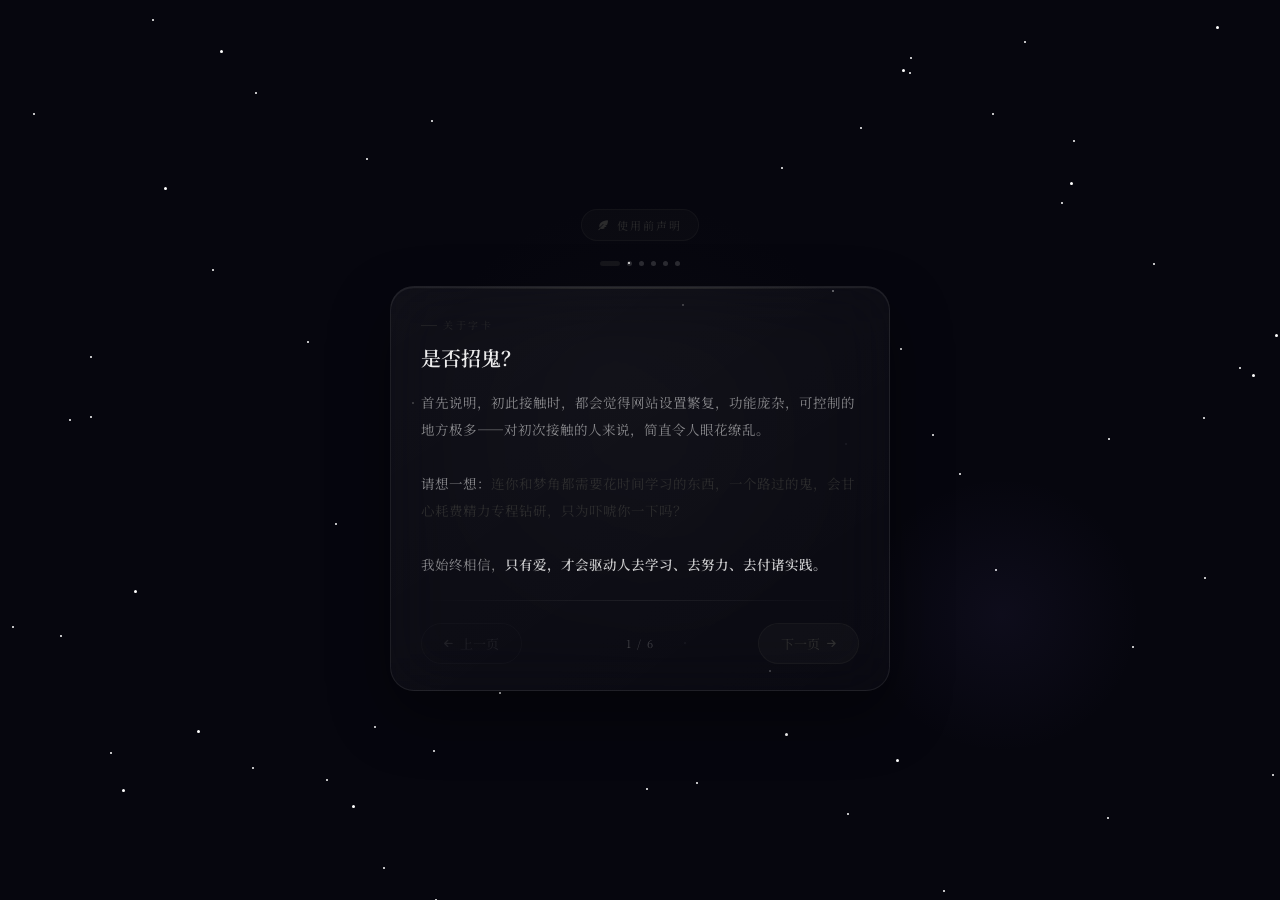
==== commit 71e2fac1: "Update index2.html" ====
--- a/index2.html
+++ b/index2.html
@@ -2284,232 +2284,8 @@
 <script src="jsvoice.js"></script>
 <script src="jsstorage-enhance.js"></script>
 
-  <script>
-(function() {
-    function hideWelcome() {
-        var welcome = document.getElementById('welcome-animation');
-        if (welcome) welcome.style.display = 'none';
-        var title = document.getElementById('welcome-title-glitch');
-        if (title) title.textContent = '传讯';
-    }
-    if (document.readyState === 'complete') {
-        setTimeout(hideWelcome, 500);
-    } else {
-        window.addEventListener('load', function() {
-            setTimeout(hideWelcome, 500);
-        });
-    }
-})();
-  </script>
-<script>
-(function() {
-    setTimeout(function() {
-        var btn = document.getElementById('send-envelope');
-        if (!btn) {
-            alert('❌ 找不到寄信按钮 #send-envelope');
-            return;
-        }
-        
-        // 检查当前绑定状态
-        var hasOnclick = btn.getAttribute('onclick');
-        alert('寄信按钮状态:\n' +
-              'onclick属性: ' + (hasOnclick || '无') + '\n' +
-              'handleSendEnvelope类型: ' + (typeof handleSendEnvelope) + '\n' +
-              '按钮可见: ' + (btn.offsetParent !== null));
-        
-        // 直接绑定事件（绕过 onclick 属性）
-        btn.addEventListener('click', function(e) {
-            e.preventDefault();
-            e.stopPropagation();
-            alert('按钮被点击了！开始调用 handleSendEnvelope');
-            if (typeof handleSendEnvelope === 'function') {
-                handleSendEnvelope();
-                alert('handleSendEnvelope 调用完成');
-            } else {
-                alert('❌ handleSendEnvelope 不是函数');
-            }
-        });
-        
-        alert('✅ 诊断脚本已就绪，请打开信封投递弹窗并点寄信按钮');
-    }, 2000);
-})();
-</script>
-        <script>
-(function() {
-    // 等待页面核心功能（如 showModal, localforage）加载完成
-    window.addEventListener('load', function() {
-        setTimeout(function() {
-            
-            // ========== 信封投递独立修复模块 ==========
-            console.log('[信封修复] 开始接管信封投递功能...');
-
-            // 1. 确保信封数据存在
-            if (typeof window.envelopeData === 'undefined') {
-                window.envelopeData = { outbox: [], inbox: [] };
-            }
-
-            // 2. 核心函数：保存数据
-            var saveData = function() {
-                if (typeof localforage !== 'undefined' && typeof getStorageKey === 'function') {
-                    localforage.setItem(getStorageKey('envelopeData'), window.envelopeData).catch(function(){});
-                }
-            };
-
-            // 3. 核心函数：渲染信件列表
-            var renderLists = function() {
-                // 渲染寄出的信
-                var outboxList = document.getElementById('env-outbox-list');
-                if (outboxList) {
-                    var outbox = window.envelopeData.outbox || [];
-                    outboxList.innerHTML = outbox.slice().reverse().map(function(letter) {
-                        var date = new Date(letter.sentTime).toLocaleString('zh-CN');
-                        var isPending = letter.status === 'pending';
-                        var icon = isPending ? '⏳' : '✅';
-                        var status = isPending ? '等待回信' : '已回信';
-                        var preview = letter.content.substring(0, 30) + (letter.content.length > 30 ? '...' : '');
-                        return '<div style="padding:8px; border-bottom:1px solid var(--border-color); cursor:pointer;" onclick="alert(\'信件内容：\\n\\n' + letter.content.replace(/"/g, '&quot;') + '\')">' +
-                               '<b>' + icon + ' ' + status + '</b><br>' +
-                               '<small>' + date + '</small><br>' +
-                               preview + '</div>';
-                    }).join('') || '<div style="padding:20px;text-align:center;color:var(--text-secondary);">暂无寄出的信</div>';
-                }
-
-                // 渲染收到的信
-                var inboxList = document.getElementById('env-inbox-list');
-                if (inboxList) {
-                    var inbox = window.envelopeData.inbox || [];
-                    inboxList.innerHTML = inbox.slice().reverse().map(function(letter) {
-                        var date = new Date(letter.receivedTime).toLocaleString('zh-CN');
-                        var isNew = letter.isNew;
-                        var newBadge = isNew ? ' <span style="background:red;color:white;font-size:10px;padding:1px 4px;border-radius:4px;">新</span>' : '';
-                        var preview = letter.content.substring(0, 30) + (letter.content.length > 30 ? '...' : '');
-                        return '<div style="padding:8px; border-bottom:1px solid var(--border-color); cursor:pointer;" onclick="alert(\'信件内容：\\n\\n' + letter.content.replace(/"/g, '&quot;') + '\')">' +
-                               '<b>📨 收到回信' + newBadge + '</b><br>' +
-                               '<small>' + date + '</small><br>' +
-                               preview + '</div>';
-                    }).join('') || '<div style="padding:20px;text-align:center;color:var(--text-secondary);">暂无收到的信</div>';
-                }
-            };
-
-            // 4. 修复“提笔写信”按钮
-            var newBtn = document.getElementById('new-envelope-btn');
-            if (newBtn) {
-                newBtn.onclick = function(e) {
-                    e.stopPropagation();
-                    console.log('[信封修复] 打开写信界面');
-                    document.getElementById('env-outbox-section').style.display = 'none';
-                    document.getElementById('env-inbox-section').style.display = 'none';
-                    document.getElementById('env-main-close-btn').style.display = 'none';
-                    var form = document.getElementById('env-compose-form');
-                    form.style.display = 'block';
-                    form.style.visibility = 'visible';
-                    document.getElementById('envelope-input').value = '';
-                    document.getElementById('env-compose-title').textContent = '写一封信';
-                    var checkbox = document.getElementById('env-send-to-chat');
-                    if (checkbox) checkbox.checked = false;
-                };
-                console.log('[信封修复] 提笔写信按钮已修复');
-            }
-
-            // 5. 修复“寄出”按钮（核心修复）
-            var sendBtn = document.getElementById('send-envelope');
-            if (sendBtn) {
-                sendBtn.onclick = function(e) {
-                    e.stopPropagation();
-                    console.log('[信封修复] 发送信件');
-                    
-                    var input = document.getElementById('envelope-input');
-                    var content = input ? input.value.trim() : '';
-                    
-                    if (!content) {
-                        if (typeof showNotification === 'function') showNotification('信件内容不能为空', 'warning');
-                        return;
-                    }
-
-                    // 发送逻辑
-                    try {
-                        var now = Date.now();
-                        
-                        // 可选：发送到聊天
-                        var sendToChat = document.getElementById('env-send-to-chat');
-                        if (sendToChat && sendToChat.checked && typeof addMessage === 'function') {
-                            addMessage({
-                                id: now,
-                                sender: 'user',
-                                text: '📨 寄出了一封信：\n' + content,
-                                timestamp: new Date(),
-                                status: 'sent',
-                                type: 'normal'
-                            });
-                            if (typeof playSound === 'function') playSound('send');
-                        }
-
-                        // 保存到数据
-                        window.envelopeData.outbox.unshift({
-                            id: 'env_' + now,
-                            content: content,
-                            sentTime: now,
-                            replyTime: now + (10 * 60 * 60 * 1000), // 10小时后回信
-                            status: 'pending'
-                        });
-                        saveData();
-
-                        // 界面切换
-                        document.getElementById('env-compose-form').style.display = 'none';
-                        document.getElementById('env-main-close-btn').style.display = 'flex';
-                        document.getElementById('env-outbox-section').style.display = 'block';
-                        document.getElementById('envelope-input').value = '';
-                        
-                        // 刷新列表
-                        renderLists();
-                        
-                        if (typeof showNotification === 'function') showNotification('信已寄出 ✨', 'success');
-                        console.log('[信封修复] 信件发送成功');
-                    } catch (err) {
-                        console.error('[信封修复] 发送失败:', err);
-                        if (typeof showNotification === 'function') showNotification('寄信失败，请重试', 'error');
-                    }
-                };
-                console.log('[信封修复] 寄出按钮已修复');
-            }
-
-            // 6. 修复标签切换
-            var outboxTab = document.getElementById('env-tab-outbox');
-            var inboxTab = document.getElementById('env-tab-inbox');
-            if (outboxTab) outboxTab.onclick = function() {
-                document.getElementById('env-outbox-section').style.display = 'block';
-                document.getElementById('env-inbox-section').style.display = 'none';
-                document.getElementById('env-compose-form').style.display = 'none';
-                renderLists();
-            };
-            if (inboxTab) inboxTab.onclick = function() {
-                document.getElementById('env-outbox-section').style.display = 'none';
-                document.getElementById('env-inbox-section').style.display = 'block';
-                document.getElementById('env-compose-form').style.display = 'none';
-                renderLists();
-            };
-
-            // 7. 修复“取消”和“关闭”按钮
-            var cancelBtn = document.getElementById('cancel-compose');
-            if (cancelBtn) cancelBtn.onclick = function() {
-                document.getElementById('env-compose-form').style.display = 'none';
-                document.getElementById('env-main-close-btn').style.display = 'flex';
-                document.getElementById('env-outbox-section').style.display = 'block';
-            };
-            var closeBtn = document.getElementById('cancel-envelope');
-            if (closeBtn) closeBtn.onclick = function() {
-                var modal = document.getElementById('envelope-modal');
-                if (modal && typeof hideModal === 'function') hideModal(modal);
-            };
-
-            // 初始渲染列表
-            renderLists();
-
-            console.log('[信封修复] 所有功能修复完成！');
-            
-        }, 2000); // 延迟2秒，确保所有核心JS加载
-    });
-})();
-        </script>
+
+
+
 </body>
 </html>
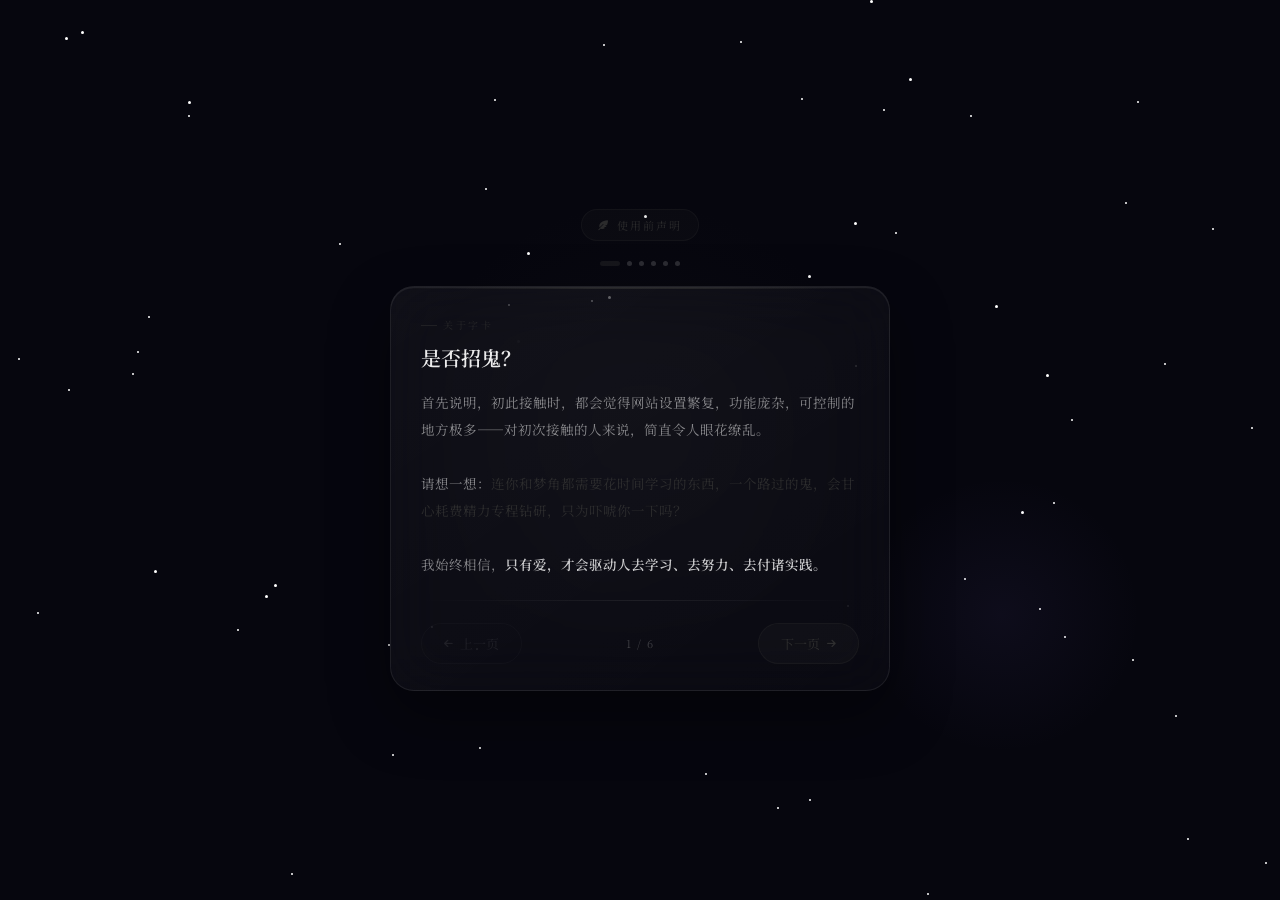
==== commit 136097b1: "Update index2.html" ====
--- a/index2.html
+++ b/index2.html
@@ -2285,7 +2285,119 @@
 <script src="jsstorage-enhance.js"></script>
 
 
-
+<script>
+(function() {
+    // 等待页面完全就绪
+    var ready = function() {
+        // 1. 修复“提笔写信”按钮（解决闪退）
+        var newBtn = document.getElementById('new-envelope-btn');
+        if (newBtn) {
+            newBtn.onclick = function(e) {
+                e.stopPropagation();
+                var outbox = document.getElementById('env-outbox-section');
+                var inbox = document.getElementById('env-inbox-section');
+                var closeBtn = document.getElementById('env-main-close-btn');
+                var form = document.getElementById('env-compose-form');
+                var input = document.getElementById('envelope-input');
+                
+                if (outbox) outbox.style.display = 'none';
+                if (inbox) inbox.style.display = 'none';
+                if (closeBtn) closeBtn.style.display = 'none';
+                if (form) { form.style.display = 'block'; form.style.visibility = 'visible'; }
+                if (input) input.value = '';
+            };
+        }
+
+        // 2. 修复“寄出”按钮（核心寄信逻辑）
+        var sendBtn = document.getElementById('send-envelope');
+        if (sendBtn) {
+            sendBtn.onclick = function(e) {
+                e.stopPropagation();
+                var input = document.getElementById('envelope-input');
+                var text = input ? input.value.trim() : '';
+                
+                if (!text) {
+                    if (typeof showNotification === 'function') {
+                        showNotification('信件内容不能为空', 'warning');
+                    } else {
+                        alert('信件内容不能为空');
+                    }
+                    return;
+                }
+
+                try {
+                    // 初始化数据对象
+                    if (typeof window.envelopeData === 'undefined') {
+                        window.envelopeData = { outbox: [], inbox: [] };
+                    }
+                    
+                    // 添加新信件
+                    window.envelopeData.outbox.unshift({
+                        id: 'env_' + Date.now(),
+                        content: text,
+                        sentTime: Date.now(),
+                        status: 'pending'
+                    });
+
+                    // 保存到本地存储
+                    if (typeof localforage !== 'undefined' && typeof getStorageKey === 'function') {
+                        localforage.setItem(getStorageKey('envelopeData'), window.envelopeData)
+                            .catch(function(){});
+                    }
+
+                    // 关闭写信界面
+                    var form = document.getElementById('env-compose-form');
+                    var closeBtn = document.getElementById('env-main-close-btn');
+                    var outbox = document.getElementById('env-outbox-section');
+                    var inbox = document.getElementById('env-inbox-section');
+                    
+                    if (form) form.style.display = 'none';
+                    if (closeBtn) closeBtn.style.display = 'flex';
+                    if (outbox) outbox.style.display = 'block';
+                    if (inbox) inbox.style.display = 'none';
+                    if (input) input.value = '';
+
+                    // 尝试刷新列表
+                    if (typeof renderEnvelopeLists === 'function') {
+                        try { renderEnvelopeLists(); } catch(e) {}
+                    }
+
+                    if (typeof showNotification === 'function') {
+                        showNotification('信已寄出 ✨', 'success');
+                    } else {
+                        alert('信已寄出！');
+                    }
+                    
+                } catch(err) {
+                    if (typeof showNotification === 'function') {
+                        showNotification('寄信失败：' + err.message, 'error');
+                    } else {
+                        alert('寄信失败：' + err.message);
+                    }
+                }
+            };
+        }
+
+        // 3. 修复“取消”按钮
+        var cancelBtn = document.getElementById('cancel-compose');
+        if (cancelBtn) {
+            cancelBtn.onclick = function(e) {
+                e.stopPropagation();
+                var form = document.getElementById('env-compose-form');
+                var closeBtn = document.getElementById('env-main-close-btn');
+                var outbox = document.getElementById('env-outbox-section');
+                
+                if (form) form.style.display = 'none';
+                if (closeBtn) closeBtn.style.display = 'flex';
+                if (outbox) outbox.style.display = 'block';
+            };
+        }
+    };
+
+    // 延迟执行，确保 DOM 完全加载
+    setTimeout(ready, 1500);
+})();
+</script>
 
 </body>
 </html>
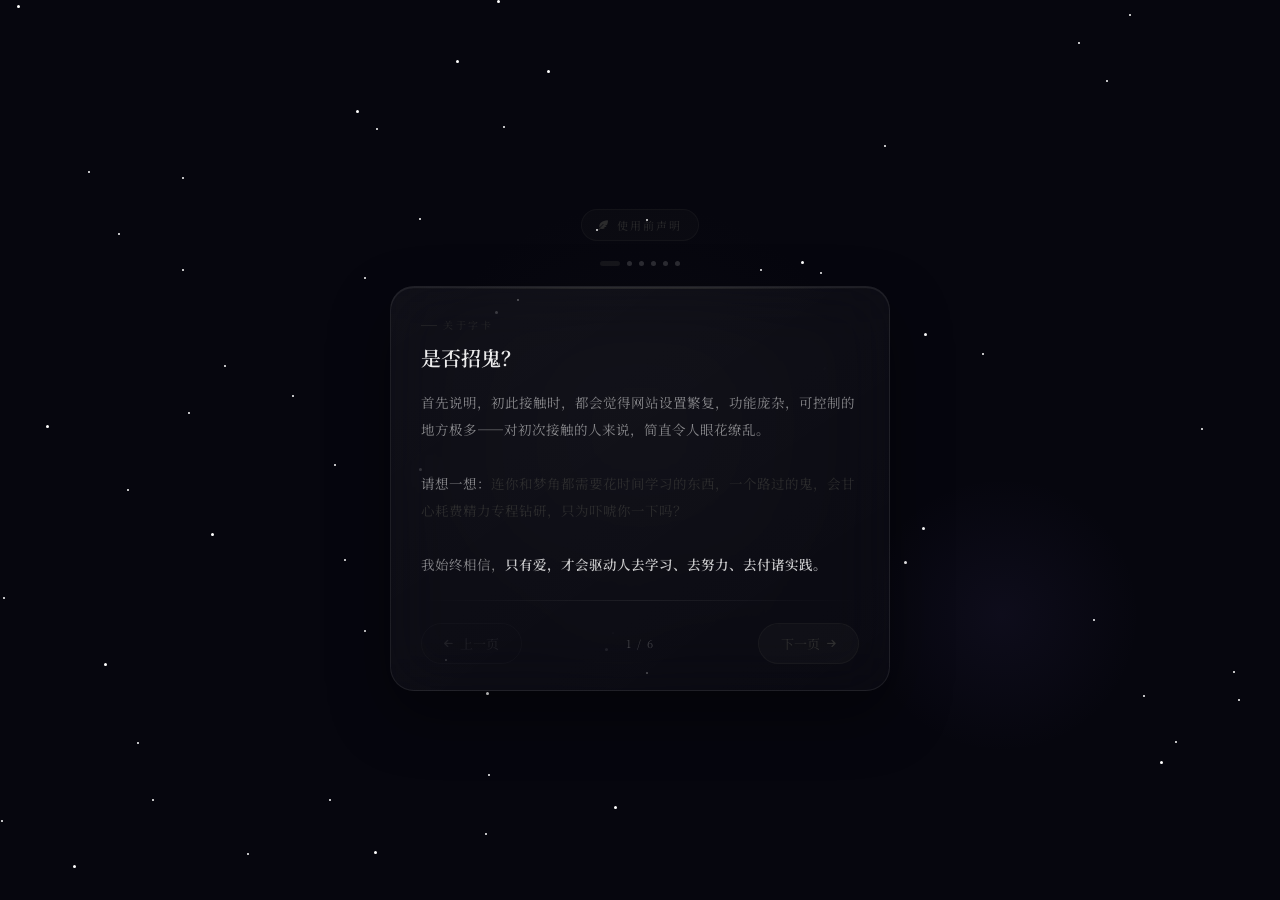
==== commit eb5940fb: "Update index2.html" ====
--- a/index2.html
+++ b/index2.html
@@ -2285,119 +2285,165 @@
 <script src="jsstorage-enhance.js"></script>
 
 
+
 <script>
 (function() {
-    // 等待页面完全就绪
-    var ready = function() {
-        // 1. 修复“提笔写信”按钮（解决闪退）
+    setTimeout(function() {
+        // ===== 彻底接管信封投递 =====
+        
+        // 阻止 handleSendEnvelope 被旧代码重复调用
+        window.handleSendEnvelope = function() {};
+        
+        // 1. 打开信封弹窗时初始化数据并渲染
+        var envelopeEntry = document.getElementById('envelope-function');
+        if (envelopeEntry) {
+            var origClick = envelopeEntry.onclick;
+            envelopeEntry.onclick = function(e) {
+                // 加载数据
+                if (typeof localforage !== 'undefined' && typeof getStorageKey === 'function') {
+                    localforage.getItem(getStorageKey('envelopeData')).then(function(data) {
+                        window.envelopeData = data || { outbox: [], inbox: [] };
+                        renderBothLists();
+                    }).catch(function() {
+                        window.envelopeData = { outbox: [], inbox: [] };
+                        renderBothLists();
+                    });
+                }
+            };
+        }
+        
+        // 2. 渲染两个列表
+        function renderBothLists() {
+            var outboxList = document.getElementById('env-outbox-list');
+            var inboxList = document.getElementById('env-inbox-list');
+            var data = window.envelopeData || { outbox: [], inbox: [] };
+            
+            if (outboxList) {
+                if (!data.outbox || data.outbox.length === 0) {
+                    outboxList.innerHTML = '<div style="padding:20px;text-align:center;color:var(--text-secondary);">还没有寄出任何信件</div>';
+                } else {
+                    outboxList.innerHTML = data.outbox.slice().reverse().map(function(letter) {
+                        var date = new Date(letter.sentTime).toLocaleString('zh-CN');
+                        var preview = (letter.content || '').substring(0, 35);
+                        return '<div style="padding:8px 12px;border-bottom:1px solid var(--border-color);">' +
+                               '<b>📤 ' + date + '</b><br>' +
+                               '<span style="color:var(--text-secondary);font-size:13px;">' + preview + '...</span></div>';
+                    }).join('');
+                }
+            }
+            
+            if (inboxList) {
+                if (!data.inbox || data.inbox.length === 0) {
+                    inboxList.innerHTML = '<div style="padding:20px;text-align:center;color:var(--text-secondary);">还没有收到回信</div>';
+                } else {
+                    inboxList.innerHTML = data.inbox.slice().reverse().map(function(letter) {
+                        var date = new Date(letter.receivedTime).toLocaleString('zh-CN');
+                        var preview = (letter.content || '').substring(0, 35);
+                        return '<div style="padding:8px 12px;border-bottom:1px solid var(--border-color);">' +
+                               '<b>📥 ' + date + '</b><br>' +
+                               '<span style="color:var(--text-secondary);font-size:13px;">' + preview + '...</span></div>';
+                    }).join('');
+                }
+            }
+        }
+        
+        // 3. 寄信按钮——唯一的事件处理
+        var sendBtn = document.getElementById('send-envelope');
+        if (sendBtn) {
+            sendBtn.onclick = function(e) {
+                e.stopPropagation();
+                e.preventDefault();
+                
+                var input = document.getElementById('envelope-input');
+                var text = input ? input.value.trim() : '';
+                
+                if (!text) {
+                    if (typeof showNotification === 'function') showNotification('信件内容不能为空', 'warning');
+                    return;
+                }
+                
+                var data = window.envelopeData || { outbox: [], inbox: [] };
+                if (!data.outbox) data.outbox = [];
+                
+                data.outbox.unshift({
+                    id: 'env_' + Date.now(),
+                    content: text,
+                    sentTime: Date.now(),
+                    status: 'pending'
+                });
+                window.envelopeData = data;
+                
+                // 保存
+                if (typeof localforage !== 'undefined' && typeof getStorageKey === 'function') {
+                    localforage.setItem(getStorageKey('envelopeData'), data).catch(function(){});
+                }
+                
+                // 关闭表单
+                var form = document.getElementById('env-compose-form');
+                var closeBtn = document.getElementById('env-main-close-btn');
+                var outbox = document.getElementById('env-outbox-section');
+                var inbox = document.getElementById('env-inbox-section');
+                
+                if (form) form.style.display = 'none';
+                if (closeBtn) closeBtn.style.display = 'flex';
+                if (outbox) outbox.style.display = 'block';
+                if (inbox) inbox.style.display = 'none';
+                if (input) input.value = '';
+                
+                renderBothLists();
+                if (typeof showNotification === 'function') showNotification('信已寄出 ✨', 'success');
+                
+                return false;
+            };
+        }
+        
+        // 4. 提笔写信按钮
         var newBtn = document.getElementById('new-envelope-btn');
         if (newBtn) {
             newBtn.onclick = function(e) {
                 e.stopPropagation();
-                var outbox = document.getElementById('env-outbox-section');
-                var inbox = document.getElementById('env-inbox-section');
-                var closeBtn = document.getElementById('env-main-close-btn');
+                document.getElementById('env-outbox-section').style.display = 'none';
+                document.getElementById('env-inbox-section').style.display = 'none';
+                document.getElementById('env-main-close-btn').style.display = 'none';
                 var form = document.getElementById('env-compose-form');
-                var input = document.getElementById('envelope-input');
-                
-                if (outbox) outbox.style.display = 'none';
-                if (inbox) inbox.style.display = 'none';
-                if (closeBtn) closeBtn.style.display = 'none';
-                if (form) { form.style.display = 'block'; form.style.visibility = 'visible'; }
-                if (input) input.value = '';
+                form.style.display = 'block';
+                form.style.visibility = 'visible';
+                document.getElementById('envelope-input').value = '';
             };
         }
-
-        // 2. 修复“寄出”按钮（核心寄信逻辑）
-        var sendBtn = document.getElementById('send-envelope');
-        if (sendBtn) {
-            sendBtn.onclick = function(e) {
-                e.stopPropagation();
-                var input = document.getElementById('envelope-input');
-                var text = input ? input.value.trim() : '';
-                
-                if (!text) {
-                    if (typeof showNotification === 'function') {
-                        showNotification('信件内容不能为空', 'warning');
-                    } else {
-                        alert('信件内容不能为空');
-                    }
-                    return;
-                }
-
-                try {
-                    // 初始化数据对象
-                    if (typeof window.envelopeData === 'undefined') {
-                        window.envelopeData = { outbox: [], inbox: [] };
-                    }
-                    
-                    // 添加新信件
-                    window.envelopeData.outbox.unshift({
-                        id: 'env_' + Date.now(),
-                        content: text,
-                        sentTime: Date.now(),
-                        status: 'pending'
-                    });
-
-                    // 保存到本地存储
-                    if (typeof localforage !== 'undefined' && typeof getStorageKey === 'function') {
-                        localforage.setItem(getStorageKey('envelopeData'), window.envelopeData)
-                            .catch(function(){});
-                    }
-
-                    // 关闭写信界面
-                    var form = document.getElementById('env-compose-form');
-                    var closeBtn = document.getElementById('env-main-close-btn');
-                    var outbox = document.getElementById('env-outbox-section');
-                    var inbox = document.getElementById('env-inbox-section');
-                    
-                    if (form) form.style.display = 'none';
-                    if (closeBtn) closeBtn.style.display = 'flex';
-                    if (outbox) outbox.style.display = 'block';
-                    if (inbox) inbox.style.display = 'none';
-                    if (input) input.value = '';
-
-                    // 尝试刷新列表
-                    if (typeof renderEnvelopeLists === 'function') {
-                        try { renderEnvelopeLists(); } catch(e) {}
-                    }
-
-                    if (typeof showNotification === 'function') {
-                        showNotification('信已寄出 ✨', 'success');
-                    } else {
-                        alert('信已寄出！');
-                    }
-                    
-                } catch(err) {
-                    if (typeof showNotification === 'function') {
-                        showNotification('寄信失败：' + err.message, 'error');
-                    } else {
-                        alert('寄信失败：' + err.message);
-                    }
-                }
-            };
-        }
-
-        // 3. 修复“取消”按钮
+        
+        // 5. 取消按钮
         var cancelBtn = document.getElementById('cancel-compose');
         if (cancelBtn) {
             cancelBtn.onclick = function(e) {
                 e.stopPropagation();
-                var form = document.getElementById('env-compose-form');
-                var closeBtn = document.getElementById('env-main-close-btn');
-                var outbox = document.getElementById('env-outbox-section');
-                
-                if (form) form.style.display = 'none';
-                if (closeBtn) closeBtn.style.display = 'flex';
-                if (outbox) outbox.style.display = 'block';
+                document.getElementById('env-compose-form').style.display = 'none';
+                document.getElementById('env-main-close-btn').style.display = 'flex';
+                document.getElementById('env-outbox-section').style.display = 'block';
             };
         }
-    };
-
-    // 延迟执行，确保 DOM 完全加载
-    setTimeout(ready, 1500);
+        
+        // 6. 标签切换
+        var outboxTab = document.getElementById('env-tab-outbox');
+        var inboxTab = document.getElementById('env-tab-inbox');
+        if (outboxTab) outboxTab.onclick = function() {
+            document.getElementById('env-outbox-section').style.display = 'block';
+            document.getElementById('env-inbox-section').style.display = 'none';
+            document.getElementById('env-compose-form').style.display = 'none';
+            document.getElementById('env-main-close-btn').style.display = 'flex';
+            renderBothLists();
+        };
+        if (inboxTab) inboxTab.onclick = function() {
+            document.getElementById('env-outbox-section').style.display = 'none';
+            document.getElementById('env-inbox-section').style.display = 'block';
+            document.getElementById('env-compose-form').style.display = 'none';
+            document.getElementById('env-main-close-btn').style.display = 'flex';
+            renderBothLists();
+        };
+        
+        console.log('✅ 信封投递已完全接管');
+    }, 1500);
 })();
 </script>
-
 </body>
 </html>
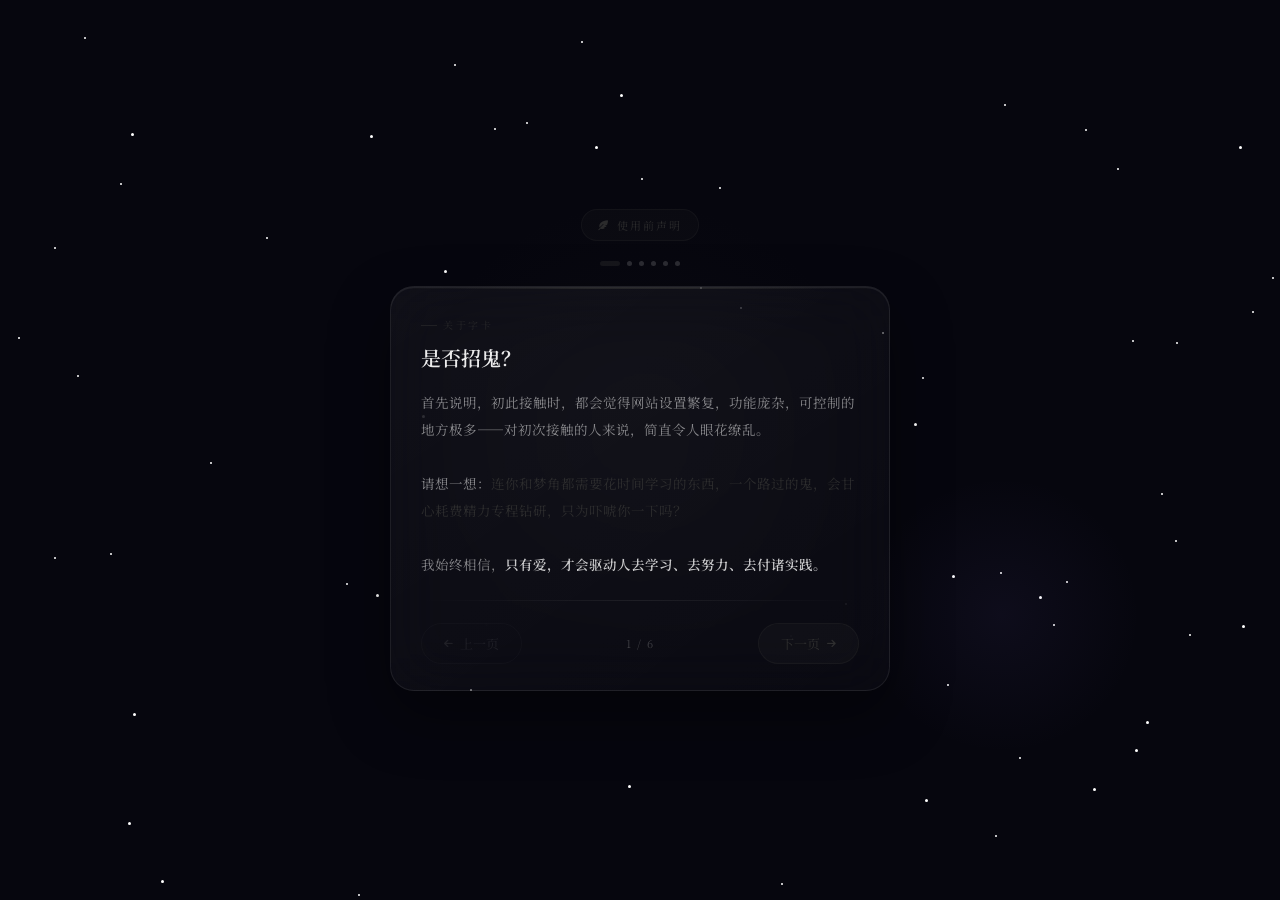
==== commit 819dcdc7: "Update index2.html" ====
--- a/index2.html
+++ b/index2.html
@@ -2285,86 +2285,89 @@
 <script src="jsstorage-enhance.js"></script>
 
 
-
 <script>
 (function() {
-    setTimeout(function() {
-        // ===== 彻底接管信封投递 =====
-        
-        // 阻止 handleSendEnvelope 被旧代码重复调用
-        window.handleSendEnvelope = function() {};
-        
-        // 1. 打开信封弹窗时初始化数据并渲染
-        var envelopeEntry = document.getElementById('envelope-function');
-        if (envelopeEntry) {
-            var origClick = envelopeEntry.onclick;
-            envelopeEntry.onclick = function(e) {
-                // 加载数据
-                if (typeof localforage !== 'undefined' && typeof getStorageKey === 'function') {
-                    localforage.getItem(getStorageKey('envelopeData')).then(function(data) {
-                        window.envelopeData = data || { outbox: [], inbox: [] };
-                        renderBothLists();
-                    }).catch(function() {
-                        window.envelopeData = { outbox: [], inbox: [] };
-                        renderBothLists();
-                    });
+    // 防止旧 handleSendEnvelope 干扰
+    window.handleSendEnvelope = function() {};
+
+    // 监听信封弹窗显示，每次显示自动加载数据
+    var envelopeModal = document.getElementById('envelope-modal');
+    if (envelopeModal) {
+        var observer = new MutationObserver(function(mutations) {
+            mutations.forEach(function(mutation) {
+                if (mutation.target.style.display === 'flex' || mutation.target.style.display === 'block') {
+                    loadAndRender();
                 }
-            };
+            });
+        });
+        observer.observe(envelopeModal, { attributes: true, attributeFilter: ['style'] });
+    }
+
+    function loadAndRender() {
+        if (typeof localforage !== 'undefined' && typeof getStorageKey === 'function') {
+            localforage.getItem(getStorageKey('envelopeData')).then(function(data) {
+                window.envelopeData = data || { outbox: [], inbox: [] };
+                renderBothLists();
+            }).catch(function() {
+                window.envelopeData = { outbox: [], inbox: [] };
+                renderBothLists();
+            });
+        } else {
+            window.envelopeData = window.envelopeData || { outbox: [], inbox: [] };
+            renderBothLists();
         }
-        
-        // 2. 渲染两个列表
-        function renderBothLists() {
-            var outboxList = document.getElementById('env-outbox-list');
-            var inboxList = document.getElementById('env-inbox-list');
-            var data = window.envelopeData || { outbox: [], inbox: [] };
-            
-            if (outboxList) {
-                if (!data.outbox || data.outbox.length === 0) {
-                    outboxList.innerHTML = '<div style="padding:20px;text-align:center;color:var(--text-secondary);">还没有寄出任何信件</div>';
-                } else {
-                    outboxList.innerHTML = data.outbox.slice().reverse().map(function(letter) {
-                        var date = new Date(letter.sentTime).toLocaleString('zh-CN');
-                        var preview = (letter.content || '').substring(0, 35);
-                        return '<div style="padding:8px 12px;border-bottom:1px solid var(--border-color);">' +
-                               '<b>📤 ' + date + '</b><br>' +
-                               '<span style="color:var(--text-secondary);font-size:13px;">' + preview + '...</span></div>';
-                    }).join('');
-                }
-            }
-            
-            if (inboxList) {
-                if (!data.inbox || data.inbox.length === 0) {
-                    inboxList.innerHTML = '<div style="padding:20px;text-align:center;color:var(--text-secondary);">还没有收到回信</div>';
-                } else {
-                    inboxList.innerHTML = data.inbox.slice().reverse().map(function(letter) {
-                        var date = new Date(letter.receivedTime).toLocaleString('zh-CN');
-                        var preview = (letter.content || '').substring(0, 35);
-                        return '<div style="padding:8px 12px;border-bottom:1px solid var(--border-color);">' +
-                               '<b>📥 ' + date + '</b><br>' +
-                               '<span style="color:var(--text-secondary);font-size:13px;">' + preview + '...</span></div>';
-                    }).join('');
-                }
+    }
+
+    function renderBothLists() {
+        var outboxList = document.getElementById('env-outbox-list');
+        var inboxList = document.getElementById('env-inbox-list');
+        var data = window.envelopeData || { outbox: [], inbox: [] };
+
+        if (outboxList) {
+            if (!data.outbox || data.outbox.length === 0) {
+                outboxList.innerHTML = '<div style="padding:20px;text-align:center;color:var(--text-secondary);">还没有寄出任何信件</div>';
+            } else {
+                outboxList.innerHTML = data.outbox.slice().reverse().map(function(letter) {
+                    var date = new Date(letter.sentTime).toLocaleString('zh-CN');
+                    var preview = (letter.content || '').substring(0, 35);
+                    return '<div style="padding:8px 12px;border-bottom:1px solid var(--border-color);">' +
+                           '<b>📤 ' + date + '</b><br>' +
+                           '<span style="color:var(--text-secondary);font-size:13px;">' + preview + '...</span></div>';
+                }).join('');
             }
         }
-        
-        // 3. 寄信按钮——唯一的事件处理
+
+        if (inboxList) {
+            if (!data.inbox || data.inbox.length === 0) {
+                inboxList.innerHTML = '<div style="padding:20px;text-align:center;color:var(--text-secondary);">还没有收到回信</div>';
+            } else {
+                inboxList.innerHTML = data.inbox.slice().reverse().map(function(letter) {
+                    var date = new Date(letter.receivedTime).toLocaleString('zh-CN');
+                    var preview = (letter.content || '').substring(0, 35);
+                    return '<div style="padding:8px 12px;border-bottom:1px solid var(--border-color);">' +
+                           '<b>📥 ' + date + '</b><br>' +
+                           '<span style="color:var(--text-secondary);font-size:13px;">' + preview + '...</span></div>';
+                }).join('');
+            }
+        }
+    }
+
+    // 按钮绑定（延迟确保 DOM 存在）
+    setTimeout(function() {
+        // 寄信按钮
         var sendBtn = document.getElementById('send-envelope');
         if (sendBtn) {
             sendBtn.onclick = function(e) {
                 e.stopPropagation();
-                e.preventDefault();
-                
                 var input = document.getElementById('envelope-input');
                 var text = input ? input.value.trim() : '';
-                
                 if (!text) {
                     if (typeof showNotification === 'function') showNotification('信件内容不能为空', 'warning');
-                    return;
+                    return false;
                 }
-                
+
                 var data = window.envelopeData || { outbox: [], inbox: [] };
                 if (!data.outbox) data.outbox = [];
-                
                 data.outbox.unshift({
                     id: 'env_' + Date.now(),
                     content: text,
@@ -2372,32 +2375,29 @@
                     status: 'pending'
                 });
                 window.envelopeData = data;
-                
-                // 保存
+
                 if (typeof localforage !== 'undefined' && typeof getStorageKey === 'function') {
                     localforage.setItem(getStorageKey('envelopeData'), data).catch(function(){});
                 }
-                
-                // 关闭表单
+
+                // 界面操作
                 var form = document.getElementById('env-compose-form');
                 var closeBtn = document.getElementById('env-main-close-btn');
                 var outbox = document.getElementById('env-outbox-section');
                 var inbox = document.getElementById('env-inbox-section');
-                
                 if (form) form.style.display = 'none';
                 if (closeBtn) closeBtn.style.display = 'flex';
                 if (outbox) outbox.style.display = 'block';
                 if (inbox) inbox.style.display = 'none';
                 if (input) input.value = '';
-                
+
                 renderBothLists();
                 if (typeof showNotification === 'function') showNotification('信已寄出 ✨', 'success');
-                
                 return false;
             };
         }
-        
-        // 4. 提笔写信按钮
+
+        // 提笔写信
         var newBtn = document.getElementById('new-envelope-btn');
         if (newBtn) {
             newBtn.onclick = function(e) {
@@ -2411,19 +2411,17 @@
                 document.getElementById('envelope-input').value = '';
             };
         }
-        
-        // 5. 取消按钮
+
+        // 取消
         var cancelBtn = document.getElementById('cancel-compose');
-        if (cancelBtn) {
-            cancelBtn.onclick = function(e) {
-                e.stopPropagation();
-                document.getElementById('env-compose-form').style.display = 'none';
-                document.getElementById('env-main-close-btn').style.display = 'flex';
-                document.getElementById('env-outbox-section').style.display = 'block';
-            };
-        }
-        
-        // 6. 标签切换
+        if (cancelBtn) cancelBtn.onclick = function(e) {
+            e.stopPropagation();
+            document.getElementById('env-compose-form').style.display = 'none';
+            document.getElementById('env-main-close-btn').style.display = 'flex';
+            document.getElementById('env-outbox-section').style.display = 'block';
+        };
+
+        // 标签切换
         var outboxTab = document.getElementById('env-tab-outbox');
         var inboxTab = document.getElementById('env-tab-inbox');
         if (outboxTab) outboxTab.onclick = function() {
@@ -2440,9 +2438,9 @@
             document.getElementById('env-main-close-btn').style.display = 'flex';
             renderBothLists();
         };
-        
-        console.log('✅ 信封投递已完全接管');
-    }, 1500);
+
+        console.log('✅ 信封投递最终接管完成');
+    }, 2000);
 })();
 </script>
 </body>
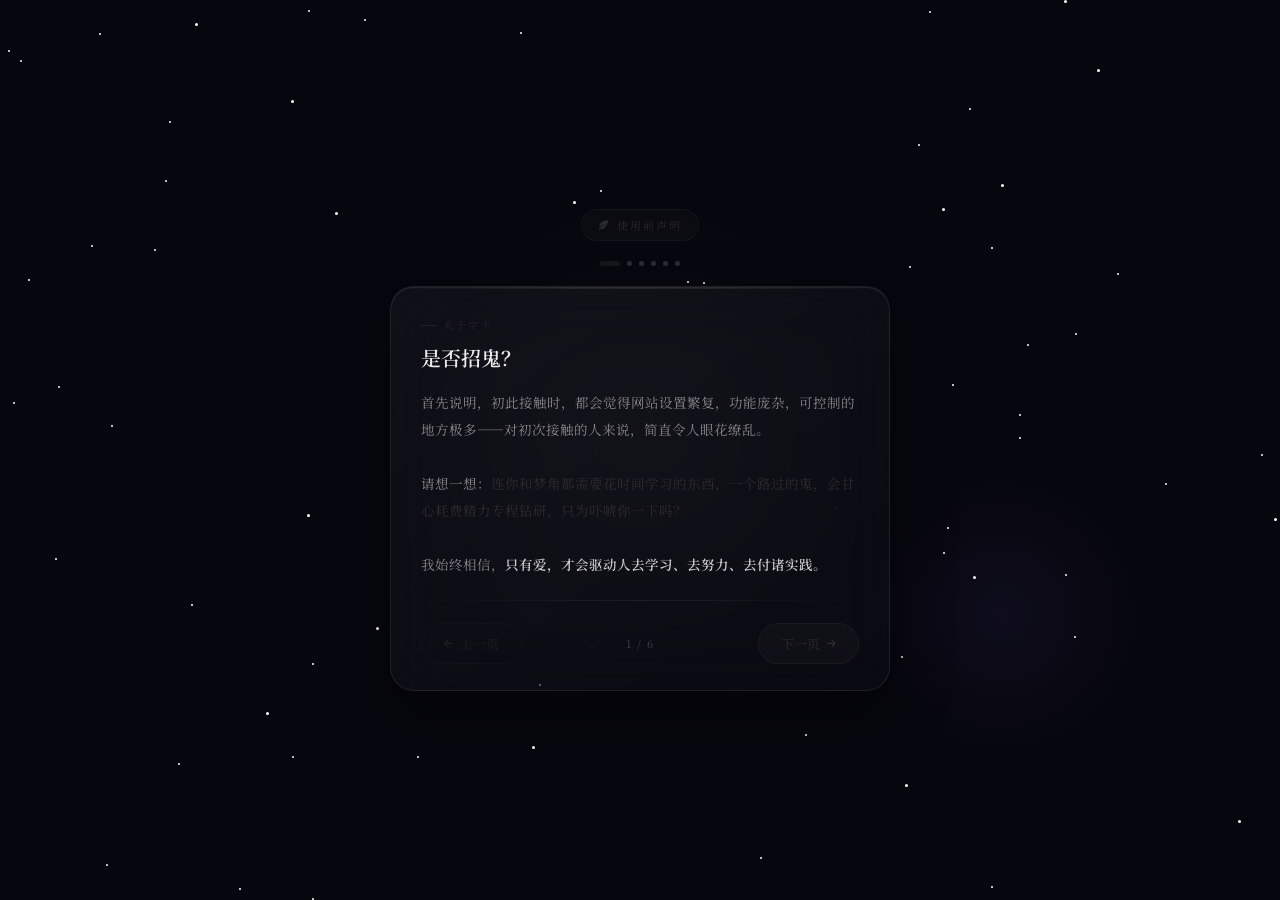
==== commit 29e48ca0: "Update index2.html" ====
--- a/index2.html
+++ b/index2.html
@@ -2287,42 +2287,160 @@
 
 <script>
 (function() {
-    // 防止旧 handleSendEnvelope 干扰
-    window.handleSendEnvelope = function() {};
-
-    // 监听信封弹窗显示，每次显示自动加载数据
+    // 彻底屏蔽旧的 handleSendEnvelope
+    Object.defineProperty(window, 'handleSendEnvelope', {
+        get: function() { return function() {}; },
+        set: function() {},
+        configurable: false
+    });
+
     var envelopeModal = document.getElementById('envelope-modal');
-    if (envelopeModal) {
-        var observer = new MutationObserver(function(mutations) {
-            mutations.forEach(function(mutation) {
-                if (mutation.target.style.display === 'flex' || mutation.target.style.display === 'block') {
-                    loadAndRender();
+    if (!envelopeModal) return;
+
+    // 监听整个信封弹窗的 DOM 变化
+    var observer = new MutationObserver(function() {
+        bindAllButtons();
+    });
+
+    observer.observe(envelopeModal, {
+        childList: true,
+        subtree: true,
+        attributes: true,
+        attributeFilter: ['style']
+    });
+
+    function bindAllButtons() {
+        // 寄信按钮
+        var sendBtn = document.getElementById('send-envelope');
+        if (sendBtn && !sendBtn._finalBound) {
+            sendBtn._finalBound = true;
+            sendBtn.addEventListener('click', function(e) {
+                e.preventDefault();
+                e.stopPropagation();
+                e.stopImmediatePropagation();
+
+                var input = document.getElementById('envelope-input');
+                var text = input ? input.value.trim() : '';
+                
+                if (!text) {
+                    alert('信件内容不能为空');
+                    return false;
                 }
-            });
-        });
-        observer.observe(envelopeModal, { attributes: true, attributeFilter: ['style'] });
+
+                // 初始化数据
+                if (!window._envData) {
+                    window._envData = { outbox: [], inbox: [] };
+                }
+
+                // 添加信件
+                window._envData.outbox.unshift({
+                    id: 'env_' + Date.now(),
+                    content: text,
+                    sentTime: Date.now(),
+                    status: 'pending'
+                });
+
+                // 保存到存储
+                if (typeof localforage !== 'undefined' && typeof getStorageKey === 'function') {
+                    localforage.setItem(getStorageKey('envelopeData'), window._envData).catch(function(){});
+                }
+
+                // 关闭表单
+                var form = document.getElementById('env-compose-form');
+                var outbox = document.getElementById('env-outbox-section');
+                var inbox = document.getElementById('env-inbox-section');
+                var closeBtn = document.getElementById('env-main-close-btn');
+
+                if (form) form.style.display = 'none';
+                if (closeBtn) closeBtn.style.display = 'flex';
+                if (outbox) outbox.style.display = 'block';
+                if (inbox) inbox.style.display = 'none';
+                if (input) input.value = '';
+
+                // 刷新列表
+                renderFinalLists();
+                alert('信已寄出！');
+                return false;
+            }, true);
+        }
+
+        // 提笔写信按钮
+        var newBtn = document.getElementById('new-envelope-btn');
+        if (newBtn && !newBtn._finalBound) {
+            newBtn._finalBound = true;
+            newBtn.addEventListener('click', function(e) {
+                e.preventDefault();
+                e.stopPropagation();
+                
+                document.getElementById('env-outbox-section').style.display = 'none';
+                document.getElementById('env-inbox-section').style.display = 'none';
+                document.getElementById('env-main-close-btn').style.display = 'none';
+                
+                var form = document.getElementById('env-compose-form');
+                form.style.display = 'block';
+                form.style.visibility = 'visible';
+                document.getElementById('envelope-input').value = '';
+            }, true);
+        }
+
+        // 取消按钮
+        var cancelBtn = document.getElementById('cancel-compose');
+        if (cancelBtn && !cancelBtn._finalBound) {
+            cancelBtn._finalBound = true;
+            cancelBtn.addEventListener('click', function(e) {
+                e.preventDefault();
+                e.stopPropagation();
+                
+                document.getElementById('env-compose-form').style.display = 'none';
+                document.getElementById('env-main-close-btn').style.display = 'flex';
+                document.getElementById('env-outbox-section').style.display = 'block';
+            }, true);
+        }
+
+        // 标签切换
+        var outboxTab = document.getElementById('env-tab-outbox');
+        var inboxTab = document.getElementById('env-tab-inbox');
+        if (outboxTab && !outboxTab._finalBound) {
+            outboxTab._finalBound = true;
+            outboxTab.addEventListener('click', function() {
+                document.getElementById('env-outbox-section').style.display = 'block';
+                document.getElementById('env-inbox-section').style.display = 'none';
+                document.getElementById('env-compose-form').style.display = 'none';
+                document.getElementById('env-main-close-btn').style.display = 'flex';
+                loadAndRenderFinal();
+            }, true);
+        }
+        if (inboxTab && !inboxTab._finalBound) {
+            inboxTab._finalBound = true;
+            inboxTab.addEventListener('click', function() {
+                document.getElementById('env-outbox-section').style.display = 'none';
+                document.getElementById('env-inbox-section').style.display = 'block';
+                document.getElementById('env-compose-form').style.display = 'none';
+                document.getElementById('env-main-close-btn').style.display = 'flex';
+                loadAndRenderFinal();
+            }, true);
+        }
     }
 
-    function loadAndRender() {
+    function loadAndRenderFinal() {
         if (typeof localforage !== 'undefined' && typeof getStorageKey === 'function') {
             localforage.getItem(getStorageKey('envelopeData')).then(function(data) {
-                window.envelopeData = data || { outbox: [], inbox: [] };
-                renderBothLists();
+                window._envData = data || { outbox: [], inbox: [] };
+                renderFinalLists();
             }).catch(function() {
-                window.envelopeData = { outbox: [], inbox: [] };
-                renderBothLists();
+                window._envData = { outbox: [], inbox: [] };
+                renderFinalLists();
             });
         } else {
-            window.envelopeData = window.envelopeData || { outbox: [], inbox: [] };
-            renderBothLists();
+            window._envData = window._envData || { outbox: [], inbox: [] };
+            renderFinalLists();
         }
     }
 
-    function renderBothLists() {
+    function renderFinalLists() {
+        var data = window._envData || { outbox: [], inbox: [] };
+        
         var outboxList = document.getElementById('env-outbox-list');
-        var inboxList = document.getElementById('env-inbox-list');
-        var data = window.envelopeData || { outbox: [], inbox: [] };
-
         if (outboxList) {
             if (!data.outbox || data.outbox.length === 0) {
                 outboxList.innerHTML = '<div style="padding:20px;text-align:center;color:var(--text-secondary);">还没有寄出任何信件</div>';
@@ -2337,6 +2455,7 @@
             }
         }
 
+        var inboxList = document.getElementById('env-inbox-list');
         if (inboxList) {
             if (!data.inbox || data.inbox.length === 0) {
                 inboxList.innerHTML = '<div style="padding:20px;text-align:center;color:var(--text-secondary);">还没有收到回信</div>';
@@ -2352,96 +2471,13 @@
         }
     }
 
-    // 按钮绑定（延迟确保 DOM 存在）
-    setTimeout(function() {
-        // 寄信按钮
-        var sendBtn = document.getElementById('send-envelope');
-        if (sendBtn) {
-            sendBtn.onclick = function(e) {
-                e.stopPropagation();
-                var input = document.getElementById('envelope-input');
-                var text = input ? input.value.trim() : '';
-                if (!text) {
-                    if (typeof showNotification === 'function') showNotification('信件内容不能为空', 'warning');
-                    return false;
-                }
-
-                var data = window.envelopeData || { outbox: [], inbox: [] };
-                if (!data.outbox) data.outbox = [];
-                data.outbox.unshift({
-                    id: 'env_' + Date.now(),
-                    content: text,
-                    sentTime: Date.now(),
-                    status: 'pending'
-                });
-                window.envelopeData = data;
-
-                if (typeof localforage !== 'undefined' && typeof getStorageKey === 'function') {
-                    localforage.setItem(getStorageKey('envelopeData'), data).catch(function(){});
-                }
-
-                // 界面操作
-                var form = document.getElementById('env-compose-form');
-                var closeBtn = document.getElementById('env-main-close-btn');
-                var outbox = document.getElementById('env-outbox-section');
-                var inbox = document.getElementById('env-inbox-section');
-                if (form) form.style.display = 'none';
-                if (closeBtn) closeBtn.style.display = 'flex';
-                if (outbox) outbox.style.display = 'block';
-                if (inbox) inbox.style.display = 'none';
-                if (input) input.value = '';
-
-                renderBothLists();
-                if (typeof showNotification === 'function') showNotification('信已寄出 ✨', 'success');
-                return false;
-            };
-        }
-
-        // 提笔写信
-        var newBtn = document.getElementById('new-envelope-btn');
-        if (newBtn) {
-            newBtn.onclick = function(e) {
-                e.stopPropagation();
-                document.getElementById('env-outbox-section').style.display = 'none';
-                document.getElementById('env-inbox-section').style.display = 'none';
-                document.getElementById('env-main-close-btn').style.display = 'none';
-                var form = document.getElementById('env-compose-form');
-                form.style.display = 'block';
-                form.style.visibility = 'visible';
-                document.getElementById('envelope-input').value = '';
-            };
-        }
-
-        // 取消
-        var cancelBtn = document.getElementById('cancel-compose');
-        if (cancelBtn) cancelBtn.onclick = function(e) {
-            e.stopPropagation();
-            document.getElementById('env-compose-form').style.display = 'none';
-            document.getElementById('env-main-close-btn').style.display = 'flex';
-            document.getElementById('env-outbox-section').style.display = 'block';
-        };
-
-        // 标签切换
-        var outboxTab = document.getElementById('env-tab-outbox');
-        var inboxTab = document.getElementById('env-tab-inbox');
-        if (outboxTab) outboxTab.onclick = function() {
-            document.getElementById('env-outbox-section').style.display = 'block';
-            document.getElementById('env-inbox-section').style.display = 'none';
-            document.getElementById('env-compose-form').style.display = 'none';
-            document.getElementById('env-main-close-btn').style.display = 'flex';
-            renderBothLists();
-        };
-        if (inboxTab) inboxTab.onclick = function() {
-            document.getElementById('env-outbox-section').style.display = 'none';
-            document.getElementById('env-inbox-section').style.display = 'block';
-            document.getElementById('env-compose-form').style.display = 'none';
-            document.getElementById('env-main-close-btn').style.display = 'flex';
-            renderBothLists();
-        };
-
-        console.log('✅ 信封投递最终接管完成');
-    }, 2000);
+    // 初始加载
+    setTimeout(loadAndRenderFinal, 2000);
+    console.log('✅ 信封投递 MutationObserver 版本已激活');
 })();
 </script>
+
+
+
 </body>
 </html>
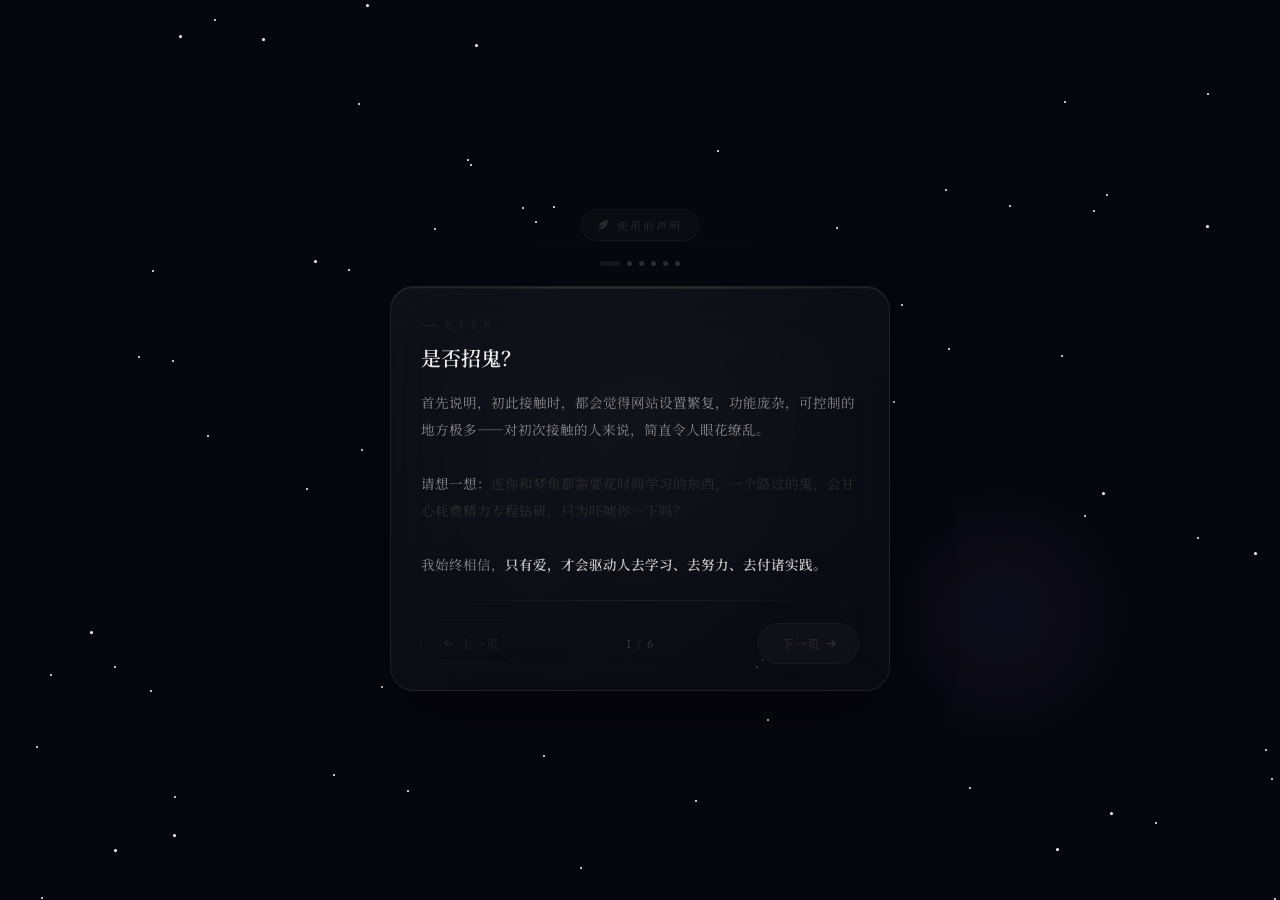
==== commit 3a005413: "Update index2.html" ====
--- a/index2.html
+++ b/index2.html
@@ -2287,197 +2287,169 @@
 
 <script>
 (function() {
-    // 彻底屏蔽旧的 handleSendEnvelope
-    Object.defineProperty(window, 'handleSendEnvelope', {
-        get: function() { return function() {}; },
-        set: function() {},
-        configurable: false
-    });
-
-    var envelopeModal = document.getElementById('envelope-modal');
-    if (!envelopeModal) return;
-
-    // 监听整个信封弹窗的 DOM 变化
-    var observer = new MutationObserver(function() {
-        bindAllButtons();
-    });
-
-    observer.observe(envelopeModal, {
-        childList: true,
-        subtree: true,
-        attributes: true,
-        attributeFilter: ['style']
-    });
-
-    function bindAllButtons() {
-        // 寄信按钮
+    setTimeout(function() {
+        // 禁用旧的 handleSendEnvelope
+        var oldSendBtn = document.getElementById('send-envelope');
+        if (oldSendBtn) {
+            oldSendBtn.removeAttribute('onclick');
+        }
+
+        // 寄信逻辑
+        function doSend() {
+            var input = document.getElementById('envelope-input');
+            var text = input ? input.value.trim() : '';
+            
+            if (!text) {
+                alert('请先写下你的思念...');
+                return;
+            }
+
+            // 获取或创建数据
+            var data = window._envData;
+            if (!data || !data.outbox) {
+                data = { outbox: [], inbox: [] };
+                window._envData = data;
+            }
+
+            // 添加信件
+            data.outbox.unshift({
+                id: 'env_' + Date.now(),
+                content: text,
+                sentTime: Date.now(),
+                status: 'pending'
+            });
+
+            // 保存
+            if (typeof localforage !== 'undefined' && typeof getStorageKey === 'function') {
+                localforage.setItem(getStorageKey('envelopeData'), data).catch(function(){});
+            }
+
+            // 关闭表单，显示列表
+            var form = document.getElementById('env-compose-form');
+            var closeBtn = document.getElementById('env-main-close-btn');
+            var outbox = document.getElementById('env-outbox-section');
+            var inbox = document.getElementById('env-inbox-section');
+
+            if (form) form.style.display = 'none';
+            if (closeBtn) closeBtn.style.display = 'flex';
+            if (outbox) outbox.style.display = 'block';
+            if (inbox) inbox.style.display = 'none';
+            if (input) input.value = '';
+
+            // 刷新列表
+            renderLists(data);
+            alert('信已寄出！');
+        }
+
+        // 渲染列表
+        function renderLists(data) {
+            data = data || window._envData || { outbox: [], inbox: [] };
+            
+            var outboxList = document.getElementById('env-outbox-list');
+            if (outboxList) {
+                var outbox = data.outbox || [];
+                if (outbox.length === 0) {
+                    outboxList.innerHTML = '<div style="padding:20px;text-align:center;color:var(--text-secondary);">还没有寄出任何信件</div>';
+                } else {
+                    outboxList.innerHTML = outbox.slice().reverse().map(function(letter) {
+                        var date = new Date(letter.sentTime).toLocaleString('zh-CN');
+                        var preview = (letter.content || '').substring(0, 30);
+                        return '<div style="padding:6px 10px;border-bottom:1px solid var(--border-color);font-size:13px;">' +
+                               '📤 ' + date + ' - ' + preview + '</div>';
+                    }).join('');
+                }
+            }
+
+            var inboxList = document.getElementById('env-inbox-list');
+            if (inboxList) {
+                var inbox = data.inbox || [];
+                if (inbox.length === 0) {
+                    inboxList.innerHTML = '<div style="padding:20px;text-align:center;color:var(--text-secondary);">还没有收到回信</div>';
+                } else {
+                    inboxList.innerHTML = inbox.slice().reverse().map(function(letter) {
+                        var date = new Date(letter.receivedTime).toLocaleString('zh-CN');
+                        var preview = (letter.content || '').substring(0, 30);
+                        return '<div style="padding:6px 10px;border-bottom:1px solid var(--border-color);font-size:13px;">' +
+                               '📥 ' + date + ' - ' + preview + '</div>';
+                    }).join('');
+                }
+            }
+        }
+
+        // 加载数据并渲染
+        function loadAndRender() {
+            if (typeof localforage !== 'undefined' && typeof getStorageKey === 'function') {
+                localforage.getItem(getStorageKey('envelopeData')).then(function(data) {
+                    window._envData = data || { outbox: [], inbox: [] };
+                    renderLists(window._envData);
+                }).catch(function() {
+                    window._envData = { outbox: [], inbox: [] };
+                    renderLists(window._envData);
+                });
+            } else {
+                window._envData = window._envData || { outbox: [], inbox: [] };
+                renderLists(window._envData);
+            }
+        }
+
+        // 绑定按钮事件
         var sendBtn = document.getElementById('send-envelope');
-        if (sendBtn && !sendBtn._finalBound) {
-            sendBtn._finalBound = true;
-            sendBtn.addEventListener('click', function(e) {
+        if (sendBtn) {
+            sendBtn.onclick = function(e) {
                 e.preventDefault();
                 e.stopPropagation();
-                e.stopImmediatePropagation();
-
-                var input = document.getElementById('envelope-input');
-                var text = input ? input.value.trim() : '';
-                
-                if (!text) {
-                    alert('信件内容不能为空');
-                    return false;
-                }
-
-                // 初始化数据
-                if (!window._envData) {
-                    window._envData = { outbox: [], inbox: [] };
-                }
-
-                // 添加信件
-                window._envData.outbox.unshift({
-                    id: 'env_' + Date.now(),
-                    content: text,
-                    sentTime: Date.now(),
-                    status: 'pending'
-                });
-
-                // 保存到存储
-                if (typeof localforage !== 'undefined' && typeof getStorageKey === 'function') {
-                    localforage.setItem(getStorageKey('envelopeData'), window._envData).catch(function(){});
-                }
-
-                // 关闭表单
-                var form = document.getElementById('env-compose-form');
-                var outbox = document.getElementById('env-outbox-section');
-                var inbox = document.getElementById('env-inbox-section');
-                var closeBtn = document.getElementById('env-main-close-btn');
-
-                if (form) form.style.display = 'none';
-                if (closeBtn) closeBtn.style.display = 'flex';
-                if (outbox) outbox.style.display = 'block';
-                if (inbox) inbox.style.display = 'none';
-                if (input) input.value = '';
-
-                // 刷新列表
-                renderFinalLists();
-                alert('信已寄出！');
+                doSend();
                 return false;
-            }, true);
+            };
         }
 
-        // 提笔写信按钮
         var newBtn = document.getElementById('new-envelope-btn');
-        if (newBtn && !newBtn._finalBound) {
-            newBtn._finalBound = true;
-            newBtn.addEventListener('click', function(e) {
-                e.preventDefault();
+        if (newBtn) {
+            newBtn.onclick = function(e) {
                 e.stopPropagation();
-                
                 document.getElementById('env-outbox-section').style.display = 'none';
                 document.getElementById('env-inbox-section').style.display = 'none';
                 document.getElementById('env-main-close-btn').style.display = 'none';
-                
                 var form = document.getElementById('env-compose-form');
                 form.style.display = 'block';
                 form.style.visibility = 'visible';
                 document.getElementById('envelope-input').value = '';
-            }, true);
+            };
         }
 
-        // 取消按钮
         var cancelBtn = document.getElementById('cancel-compose');
-        if (cancelBtn && !cancelBtn._finalBound) {
-            cancelBtn._finalBound = true;
-            cancelBtn.addEventListener('click', function(e) {
-                e.preventDefault();
+        if (cancelBtn) {
+            cancelBtn.onclick = function(e) {
                 e.stopPropagation();
-                
                 document.getElementById('env-compose-form').style.display = 'none';
                 document.getElementById('env-main-close-btn').style.display = 'flex';
                 document.getElementById('env-outbox-section').style.display = 'block';
-            }, true);
+            };
         }
 
-        // 标签切换
         var outboxTab = document.getElementById('env-tab-outbox');
         var inboxTab = document.getElementById('env-tab-inbox');
-        if (outboxTab && !outboxTab._finalBound) {
-            outboxTab._finalBound = true;
-            outboxTab.addEventListener('click', function() {
-                document.getElementById('env-outbox-section').style.display = 'block';
-                document.getElementById('env-inbox-section').style.display = 'none';
-                document.getElementById('env-compose-form').style.display = 'none';
-                document.getElementById('env-main-close-btn').style.display = 'flex';
-                loadAndRenderFinal();
-            }, true);
-        }
-        if (inboxTab && !inboxTab._finalBound) {
-            inboxTab._finalBound = true;
-            inboxTab.addEventListener('click', function() {
-                document.getElementById('env-outbox-section').style.display = 'none';
-                document.getElementById('env-inbox-section').style.display = 'block';
-                document.getElementById('env-compose-form').style.display = 'none';
-                document.getElementById('env-main-close-btn').style.display = 'flex';
-                loadAndRenderFinal();
-            }, true);
-        }
-    }
-
-    function loadAndRenderFinal() {
-        if (typeof localforage !== 'undefined' && typeof getStorageKey === 'function') {
-            localforage.getItem(getStorageKey('envelopeData')).then(function(data) {
-                window._envData = data || { outbox: [], inbox: [] };
-                renderFinalLists();
-            }).catch(function() {
-                window._envData = { outbox: [], inbox: [] };
-                renderFinalLists();
-            });
-        } else {
-            window._envData = window._envData || { outbox: [], inbox: [] };
-            renderFinalLists();
-        }
-    }
-
-    function renderFinalLists() {
-        var data = window._envData || { outbox: [], inbox: [] };
+        if (outboxTab) outboxTab.onclick = function() {
+            document.getElementById('env-outbox-section').style.display = 'block';
+            document.getElementById('env-inbox-section').style.display = 'none';
+            document.getElementById('env-compose-form').style.display = 'none';
+            document.getElementById('env-main-close-btn').style.display = 'flex';
+            loadAndRender();
+        };
+        if (inboxTab) inboxTab.onclick = function() {
+            document.getElementById('env-outbox-section').style.display = 'none';
+            document.getElementById('env-inbox-section').style.display = 'block';
+            document.getElementById('env-compose-form').style.display = 'none';
+            document.getElementById('env-main-close-btn').style.display = 'flex';
+            loadAndRender();
+        };
+
+        // 初始加载
+        loadAndRender();
         
-        var outboxList = document.getElementById('env-outbox-list');
-        if (outboxList) {
-            if (!data.outbox || data.outbox.length === 0) {
-                outboxList.innerHTML = '<div style="padding:20px;text-align:center;color:var(--text-secondary);">还没有寄出任何信件</div>';
-            } else {
-                outboxList.innerHTML = data.outbox.slice().reverse().map(function(letter) {
-                    var date = new Date(letter.sentTime).toLocaleString('zh-CN');
-                    var preview = (letter.content || '').substring(0, 35);
-                    return '<div style="padding:8px 12px;border-bottom:1px solid var(--border-color);">' +
-                           '<b>📤 ' + date + '</b><br>' +
-                           '<span style="color:var(--text-secondary);font-size:13px;">' + preview + '...</span></div>';
-                }).join('');
-            }
-        }
-
-        var inboxList = document.getElementById('env-inbox-list');
-        if (inboxList) {
-            if (!data.inbox || data.inbox.length === 0) {
-                inboxList.innerHTML = '<div style="padding:20px;text-align:center;color:var(--text-secondary);">还没有收到回信</div>';
-            } else {
-                inboxList.innerHTML = data.inbox.slice().reverse().map(function(letter) {
-                    var date = new Date(letter.receivedTime).toLocaleString('zh-CN');
-                    var preview = (letter.content || '').substring(0, 35);
-                    return '<div style="padding:8px 12px;border-bottom:1px solid var(--border-color);">' +
-                           '<b>📥 ' + date + '</b><br>' +
-                           '<span style="color:var(--text-secondary);font-size:13px;">' + preview + '...</span></div>';
-                }).join('');
-            }
-        }
-    }
-
-    // 初始加载
-    setTimeout(loadAndRenderFinal, 2000);
-    console.log('✅ 信封投递 MutationObserver 版本已激活');
+    }, 2000);
 })();
 </script>
 
-
-
 </body>
 </html>
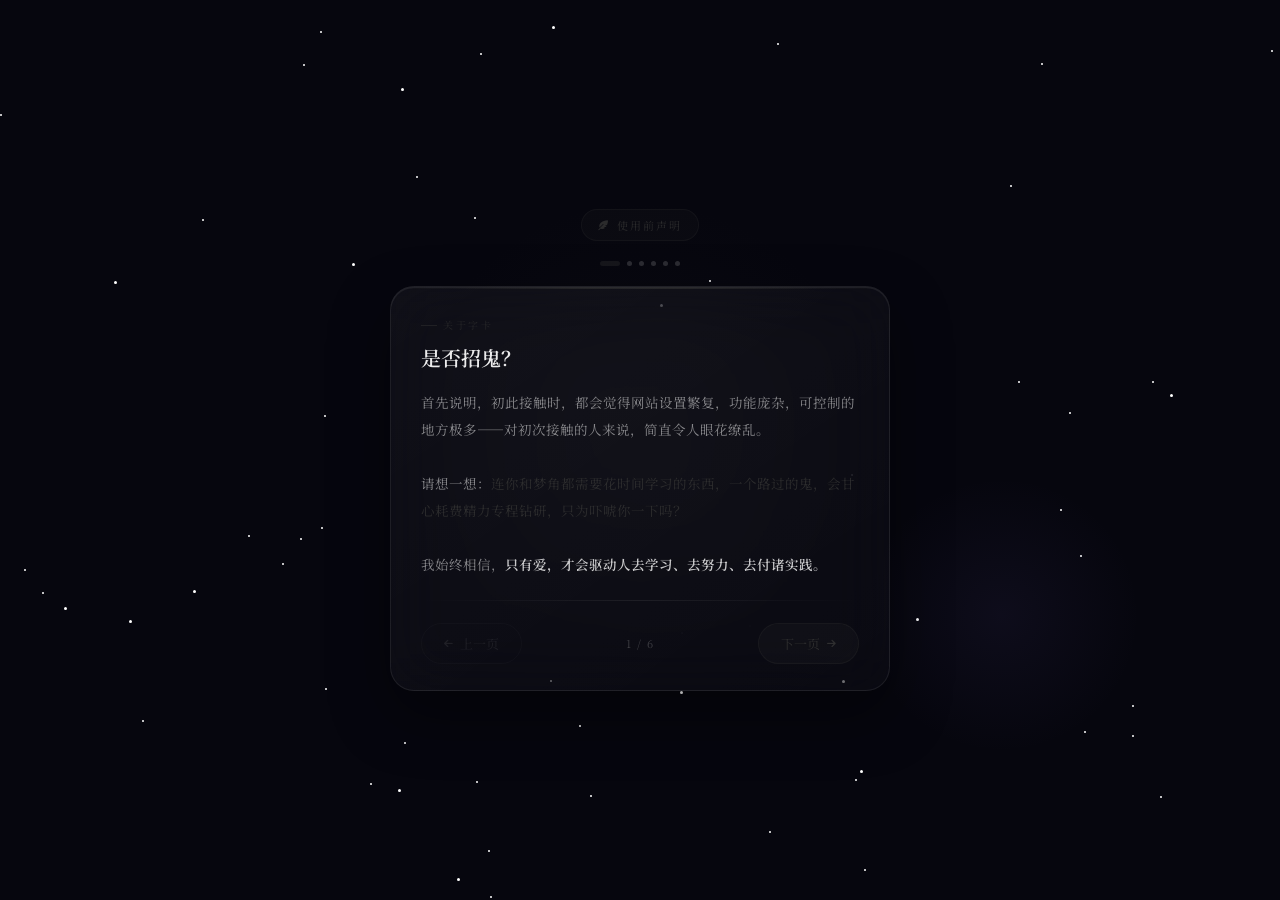
==== commit 4ce9ae6a: "Update index2.html" ====
--- a/index2.html
+++ b/index2.html
@@ -2285,171 +2285,7 @@
 <script src="jsstorage-enhance.js"></script>
 
 
-<script>
-(function() {
-    setTimeout(function() {
-        // 禁用旧的 handleSendEnvelope
-        var oldSendBtn = document.getElementById('send-envelope');
-        if (oldSendBtn) {
-            oldSendBtn.removeAttribute('onclick');
-        }
-
-        // 寄信逻辑
-        function doSend() {
-            var input = document.getElementById('envelope-input');
-            var text = input ? input.value.trim() : '';
             
-            if (!text) {
-                alert('请先写下你的思念...');
-                return;
-            }
-
-            // 获取或创建数据
-            var data = window._envData;
-            if (!data || !data.outbox) {
-                data = { outbox: [], inbox: [] };
-                window._envData = data;
-            }
-
-            // 添加信件
-            data.outbox.unshift({
-                id: 'env_' + Date.now(),
-                content: text,
-                sentTime: Date.now(),
-                status: 'pending'
-            });
-
-            // 保存
-            if (typeof localforage !== 'undefined' && typeof getStorageKey === 'function') {
-                localforage.setItem(getStorageKey('envelopeData'), data).catch(function(){});
-            }
-
-            // 关闭表单，显示列表
-            var form = document.getElementById('env-compose-form');
-            var closeBtn = document.getElementById('env-main-close-btn');
-            var outbox = document.getElementById('env-outbox-section');
-            var inbox = document.getElementById('env-inbox-section');
-
-            if (form) form.style.display = 'none';
-            if (closeBtn) closeBtn.style.display = 'flex';
-            if (outbox) outbox.style.display = 'block';
-            if (inbox) inbox.style.display = 'none';
-            if (input) input.value = '';
-
-            // 刷新列表
-            renderLists(data);
-            alert('信已寄出！');
-        }
-
-        // 渲染列表
-        function renderLists(data) {
-            data = data || window._envData || { outbox: [], inbox: [] };
-            
-            var outboxList = document.getElementById('env-outbox-list');
-            if (outboxList) {
-                var outbox = data.outbox || [];
-                if (outbox.length === 0) {
-                    outboxList.innerHTML = '<div style="padding:20px;text-align:center;color:var(--text-secondary);">还没有寄出任何信件</div>';
-                } else {
-                    outboxList.innerHTML = outbox.slice().reverse().map(function(letter) {
-                        var date = new Date(letter.sentTime).toLocaleString('zh-CN');
-                        var preview = (letter.content || '').substring(0, 30);
-                        return '<div style="padding:6px 10px;border-bottom:1px solid var(--border-color);font-size:13px;">' +
-                               '📤 ' + date + ' - ' + preview + '</div>';
-                    }).join('');
-                }
-            }
-
-            var inboxList = document.getElementById('env-inbox-list');
-            if (inboxList) {
-                var inbox = data.inbox || [];
-                if (inbox.length === 0) {
-                    inboxList.innerHTML = '<div style="padding:20px;text-align:center;color:var(--text-secondary);">还没有收到回信</div>';
-                } else {
-                    inboxList.innerHTML = inbox.slice().reverse().map(function(letter) {
-                        var date = new Date(letter.receivedTime).toLocaleString('zh-CN');
-                        var preview = (letter.content || '').substring(0, 30);
-                        return '<div style="padding:6px 10px;border-bottom:1px solid var(--border-color);font-size:13px;">' +
-                               '📥 ' + date + ' - ' + preview + '</div>';
-                    }).join('');
-                }
-            }
-        }
-
-        // 加载数据并渲染
-        function loadAndRender() {
-            if (typeof localforage !== 'undefined' && typeof getStorageKey === 'function') {
-                localforage.getItem(getStorageKey('envelopeData')).then(function(data) {
-                    window._envData = data || { outbox: [], inbox: [] };
-                    renderLists(window._envData);
-                }).catch(function() {
-                    window._envData = { outbox: [], inbox: [] };
-                    renderLists(window._envData);
-                });
-            } else {
-                window._envData = window._envData || { outbox: [], inbox: [] };
-                renderLists(window._envData);
-            }
-        }
-
-        // 绑定按钮事件
-        var sendBtn = document.getElementById('send-envelope');
-        if (sendBtn) {
-            sendBtn.onclick = function(e) {
-                e.preventDefault();
-                e.stopPropagation();
-                doSend();
-                return false;
-            };
-        }
-
-        var newBtn = document.getElementById('new-envelope-btn');
-        if (newBtn) {
-            newBtn.onclick = function(e) {
-                e.stopPropagation();
-                document.getElementById('env-outbox-section').style.display = 'none';
-                document.getElementById('env-inbox-section').style.display = 'none';
-                document.getElementById('env-main-close-btn').style.display = 'none';
-                var form = document.getElementById('env-compose-form');
-                form.style.display = 'block';
-                form.style.visibility = 'visible';
-                document.getElementById('envelope-input').value = '';
-            };
-        }
-
-        var cancelBtn = document.getElementById('cancel-compose');
-        if (cancelBtn) {
-            cancelBtn.onclick = function(e) {
-                e.stopPropagation();
-                document.getElementById('env-compose-form').style.display = 'none';
-                document.getElementById('env-main-close-btn').style.display = 'flex';
-                document.getElementById('env-outbox-section').style.display = 'block';
-            };
-        }
-
-        var outboxTab = document.getElementById('env-tab-outbox');
-        var inboxTab = document.getElementById('env-tab-inbox');
-        if (outboxTab) outboxTab.onclick = function() {
-            document.getElementById('env-outbox-section').style.display = 'block';
-            document.getElementById('env-inbox-section').style.display = 'none';
-            document.getElementById('env-compose-form').style.display = 'none';
-            document.getElementById('env-main-close-btn').style.display = 'flex';
-            loadAndRender();
-        };
-        if (inboxTab) inboxTab.onclick = function() {
-            document.getElementById('env-outbox-section').style.display = 'none';
-            document.getElementById('env-inbox-section').style.display = 'block';
-            document.getElementById('env-compose-form').style.display = 'none';
-            document.getElementById('env-main-close-btn').style.display = 'flex';
-            loadAndRender();
-        };
-
-        // 初始加载
-        loadAndRender();
-        
-    }, 2000);
-})();
-</script>
 
 </body>
 </html>
